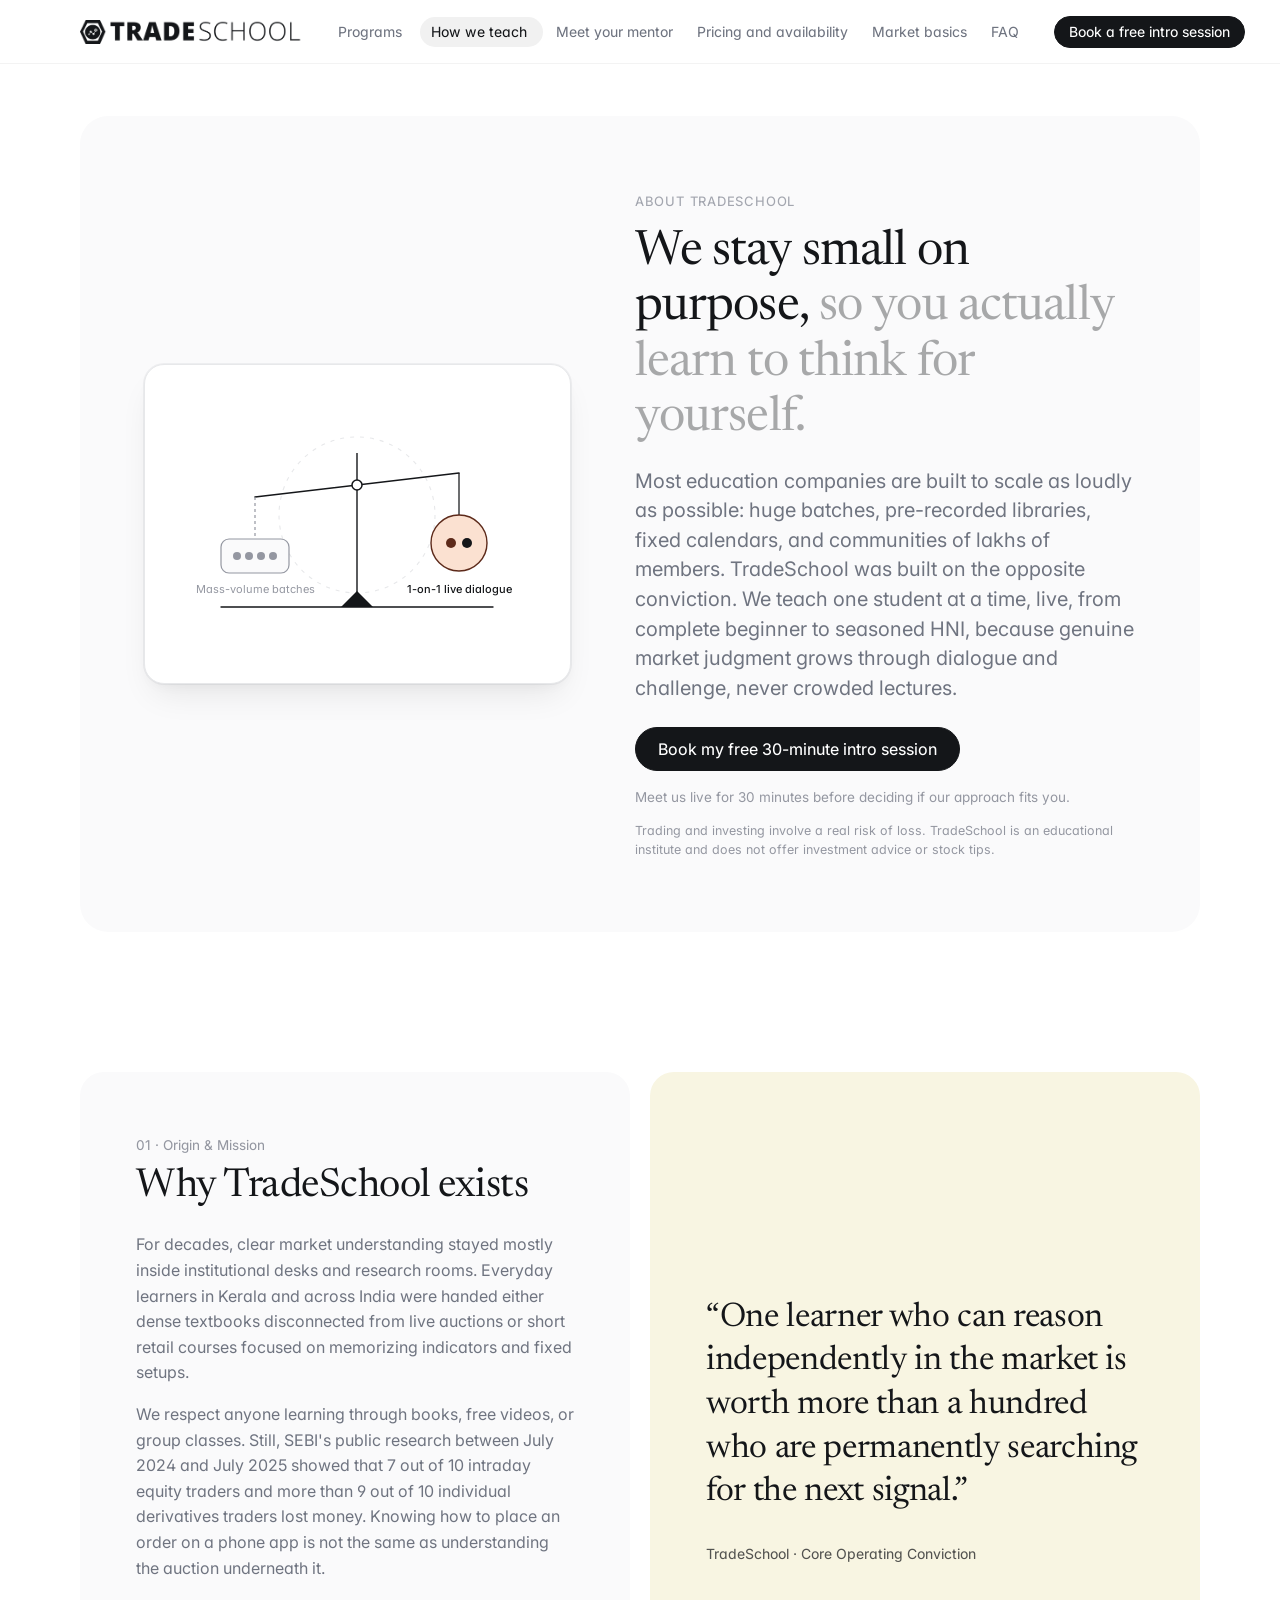
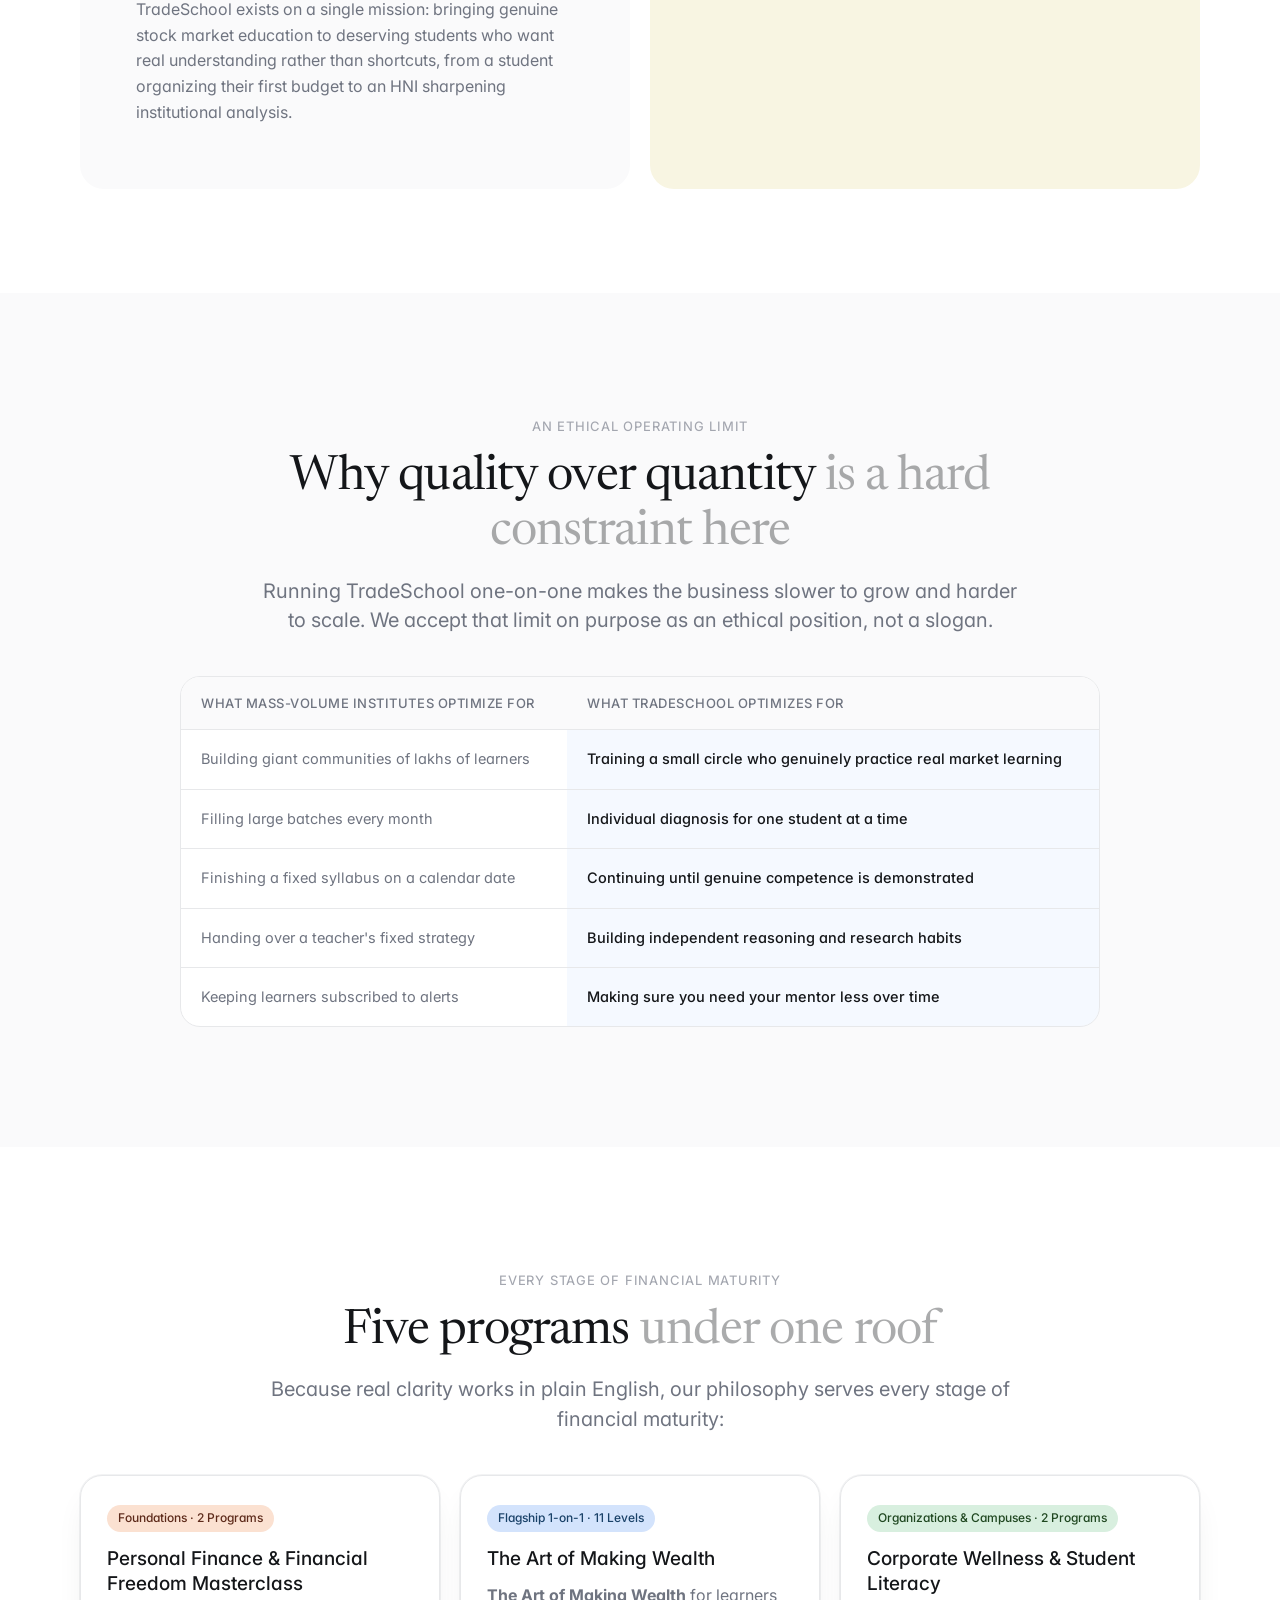
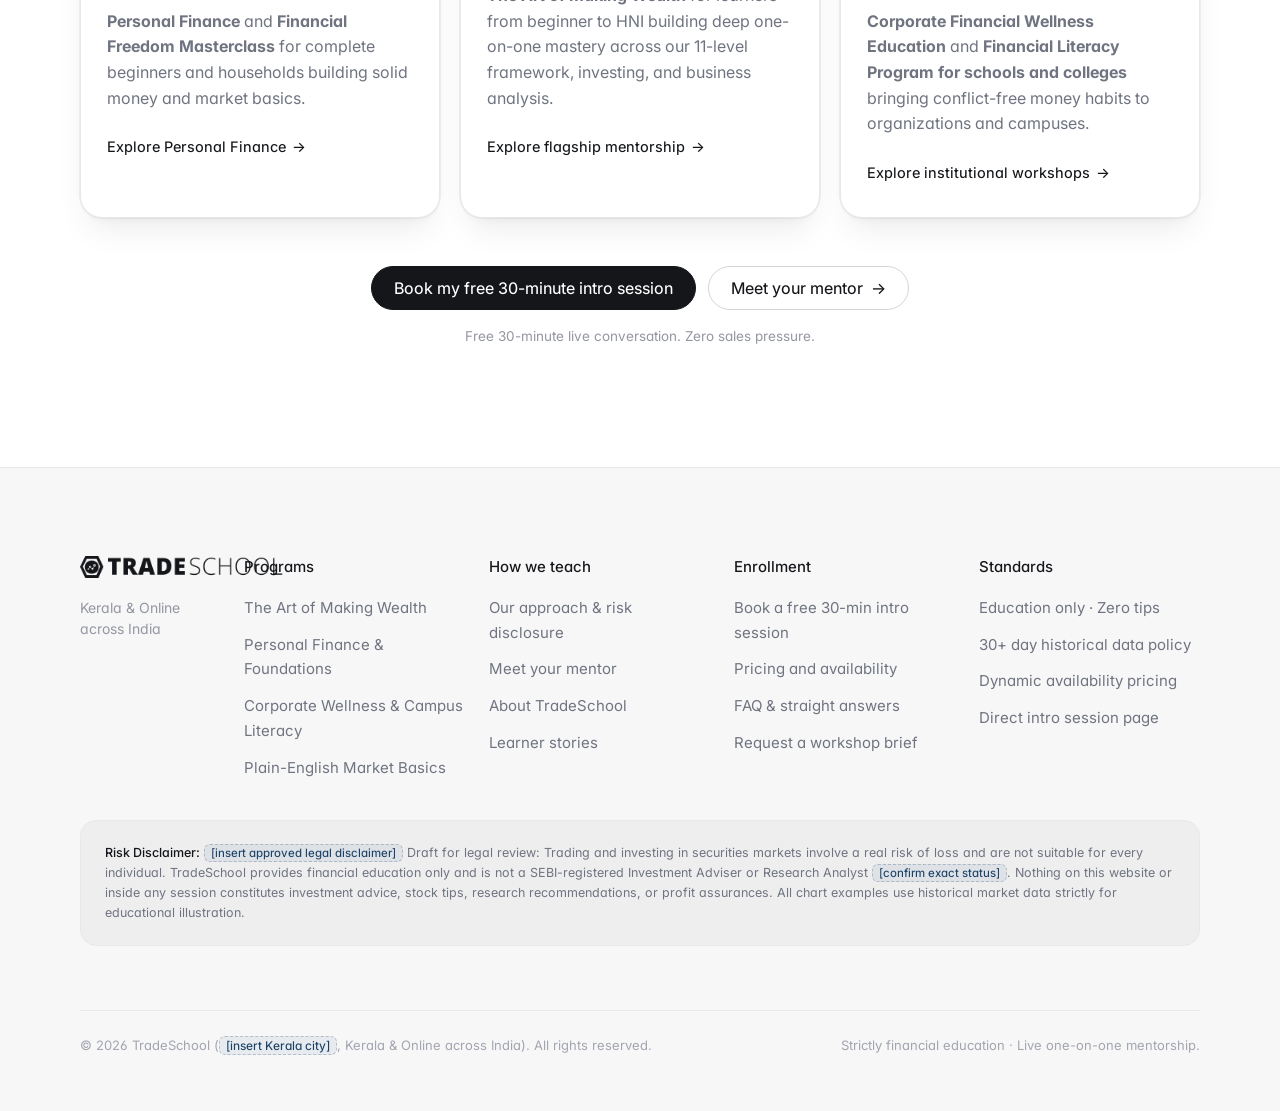
==== about.html @ 599c7c0f "feat: complete TradeSchool website overhaul with production copy, Steep design system, zcal scheduli" ====
<!DOCTYPE html>
<html lang="en">

<head>
  <meta charset="UTF-8">
  <meta name="viewport" content="width=device-width, initial-scale=1.0, viewport-fit=cover">
  <meta name="theme-color" content="#ffffff">
  <title>About TradeSchool | Honest 1-on-1 Market Education Kerala</title>
  <meta name="description"
    content="Why TradeSchool stays deliberately small and one-on-one to teach real market reasoning from complete beginner to HNI, with zero tips or mass-batch hype.">
  <link rel="icon"
    href="data:image/svg+xml,%3Csvg xmlns='http://www.w3.org/2000/svg' viewBox='0 0 36 32'%3E%3Cpolygon points='9.6,2 26.4,2 34.2,16 26.4,30 9.6,30 1.8,16' fill='none' stroke='%23141619' stroke-width='3.1' stroke-linejoin='round'/%3E%3Ccircle cx='18' cy='16' r='9.4' fill='%23141619'/%3E%3Cpath d='M12.6 19.2L15.4 15.2L19 18.2L22.2 13.4' stroke='%23ffffff' stroke-width='1.35' stroke-linecap='round' stroke-linejoin='round' fill='none'/%3E%3Ccircle cx='12.6' cy='19.2' r='1.35' fill='%23ffffff'/%3E%3Ccircle cx='15.4' cy='15.2' r='1.85' fill='%23ffffff'/%3E%3Ccircle cx='19' cy='18.2' r='1.7' fill='%23ffffff'/%3E%3Ccircle cx='22.2' cy='13.4' r='2.55' fill='%23ffffff'/%3E%3Ccircle cx='22.2' cy='13.4' r='1.05' fill='%23141619'/%3E%3C/svg%3E">
  <link rel="preconnect" href="https://fonts.googleapis.com">
  <link rel="preconnect" href="https://fonts.gstatic.com" crossorigin>
  <link rel="stylesheet"
    href="https://fonts.googleapis.com/css2?family=Inter:wght@400..600&family=Newsreader:opsz,wght@6..72,400&display=swap">
  <link rel="stylesheet" href="css/styles.css">
  <!-- Schema: AboutPage, EducationalOrganization, LocalBusiness -->
  <script type="application/ld+json">
  {
    "@context": "https://schema.org",
    "@type": "AboutPage",
    "mainEntity": {
      "@type": ["EducationalOrganization", "LocalBusiness"],
      "name": "TradeSchool",
      "description": "One-on-one financial market education institute in Kerala and online across India, teaching from complete beginner to HNI without batches or tips."
    }
  }
  </script>
</head>

<body>

  <!-- Global Navigation Bar -->
  <header class="site-header">
    <div class="nav-inner">
      <a href="index.html" class="brand-mark" aria-label="TradeSchool Home">
        <img src="assets/tradeschool-logo.png" alt="TradeSchool" class="brand-logo" width="223" height="24">
      </a>

      <nav class="desktop-nav" aria-label="Primary navigation">
        <div class="nav-dropdown">
          <button type="button" class="nav-drop-trigger" aria-expanded="false" aria-haspopup="true">
            <span>Programs</span>
            <svg class="nav-drop-caret" viewBox="0 0 12 12" fill="none" stroke="currentColor" stroke-width="1.5" stroke-linecap="round" stroke-linejoin="round" aria-hidden="true"><path d="M3 4.5L6 7.5L9 4.5" /></svg>
          </button>
          <div class="nav-drop-menu" role="menu">
            <a href="art-of-making-wealth.html" class="nav-drop-item" role="menuitem"><span class="nav-drop-item__title">The Art of Making Wealth</span><span class="nav-drop-item__sub">Flagship 1-on-1 mentorship (11 levels, beginner to HNI)</span></a>
            <a href="personal-finance.html" class="nav-drop-item" role="menuitem"><span class="nav-drop-item__title">Personal Finance &amp; Market Foundations</span><span class="nav-drop-item__sub">Recommended calm starting track for complete beginners</span></a>
            <a href="corporate-campus.html" class="nav-drop-item" role="menuitem"><span class="nav-drop-item__title">Corporate Wellness &amp; Student Literacy</span><span class="nav-drop-item__sub">Conflict-free workshops for workplaces, schools &amp; colleges</span></a>
          </div>
        </div>

        <div class="nav-dropdown">
          <button type="button" class="nav-drop-trigger active" aria-expanded="false" aria-haspopup="true">
            <span>How we teach</span>
            <svg class="nav-drop-caret" viewBox="0 0 12 12" fill="none" stroke="currentColor" stroke-width="1.5" stroke-linecap="round" stroke-linejoin="round" aria-hidden="true"><path d="M3 4.5L6 7.5L9 4.5" /></svg>
          </button>
          <div class="nav-drop-menu" role="menu">
            <a href="approach-risk.html" class="nav-drop-item" role="menuitem"><span class="nav-drop-item__title">Our approach &amp; risk disclosure</span><span class="nav-drop-item__sub">Education-only boundaries &amp; 30-day historical data policy</span></a>
            <a href="about.html" class="nav-drop-item" role="menuitem"><span class="nav-drop-item__title">About TradeSchool</span><span class="nav-drop-item__sub">Why we stay deliberately small and 1-on-1</span></a>
            <a href="learner-stories.html" class="nav-drop-item" role="menuitem"><span class="nav-drop-item__title">Learner stories</span><span class="nav-drop-item__sub">Five starting points, one shift from confusion to clarity</span></a>
          </div>
        </div>

        <a href="mentor.html">Meet your mentor</a>
        <a href="pricing.html">Pricing and availability</a>
        <a href="market-basics.html">Market basics</a>
        <a href="faq.html">FAQ</a>
      </nav>

      <div class="nav-actions">
        <a href="intro-session.html" class="btn btn--primary btn--sm">Book a free intro session</a>
        <button id="mobile-menu-btn" class="mobile-menu-btn" aria-label="Open navigation menu" aria-expanded="false" aria-controls="mobile-drawer">
          <svg width="20" height="20" viewBox="0 0 20 20" fill="none" stroke="currentColor" stroke-width="1.6" stroke-linecap="round"><path d="M3 6H17M3 10H17M3 14H17" /></svg>
        </button>
      </div>
    </div>
  </header>

  <!-- Mobile Navigation Drawer -->
  <nav id="mobile-drawer" class="mobile-drawer" aria-label="Mobile navigation" aria-hidden="true">
    <div>
      <div class="mobile-drawer__top">
        <a href="index.html" class="brand-mark">
          <img src="assets/tradeschool-logo.png" alt="TradeSchool" class="brand-logo" width="223" height="24">
        </a>
        <button id="mobile-close-btn" class="mobile-menu-btn" style="display:inline-flex" aria-label="Close menu">
          <svg width="20" height="20" viewBox="0 0 20 20" fill="none" stroke="currentColor" stroke-width="1.6" stroke-linecap="round"><path d="M5 5L15 15M15 5L5 15" /></svg>
        </button>
      </div>
      <div class="mobile-drawer__links">
        <a href="art-of-making-wealth.html">Programs</a>
        <div class="mobile-drawer__sub">
          <a href="art-of-making-wealth.html">The Art of Making Wealth</a>
          <a href="personal-finance.html">Personal Finance &amp; Market Foundations</a>
          <a href="corporate-campus.html">Corporate Wellness &amp; Student Literacy</a>
        </div>
        <a href="about.html" class="active">How we teach</a>
        <div class="mobile-drawer__sub">
          <a href="approach-risk.html">Our approach &amp; risk disclosure</a>
          <a href="about.html">About TradeSchool</a>
          <a href="learner-stories.html">Learner stories</a>
        </div>
        <a href="mentor.html">Meet your mentor</a>
        <a href="pricing.html">Pricing and availability</a>
        <a href="market-basics.html">Market basics</a>
        <a href="faq.html">FAQ</a>
      </div>
    </div>
    <div class="mobile-drawer__footer">
      <a href="intro-session.html" class="btn btn--primary">Book a free intro session</a>
      <span class="t-caption">Small on purpose &middot; 1-on-1 live education</span>
    </div>
  </nav>

  <main>
    <!-- ================================================================
         1. COMPANY EDITORIAL HERO CARD + ARCHITECTURAL EQUILIBRIUM SVG
         ================================================================ -->
    <section class="page-hero-pad--editorial section--paper">
      <div class="wrap">
        <div class="editorial-hero-card reveal">
          <!-- Bespoke Architectural Equilibrium Artwork -->
          <div style="background:#ffffff;border-radius:20px;border:1px solid var(--color-rule);padding:34px 26px;display:flex;align-items:center;justify-content:center;box-shadow:var(--shadow-artifact);">
            <svg viewBox="0 0 340 250" width="340" height="250" fill="none" role="img"
              aria-label="Editorial architectural balance comparing mass batch crowds against focused one-on-one dialogue.">
              <circle cx="170" cy="116" r="78" stroke="#e7e8ea" stroke-dasharray="4 6" stroke-width="1.1" />
              <line x1="34" y1="208" x2="306" y2="208" stroke="#141619" stroke-width="1.4" stroke-linecap="round" />
              <line x1="170" y1="54" x2="170" y2="208" stroke="#141619" stroke-width="1.4" />
              <polygon points="154,208 170,192 186,208" fill="#141619" />
              <line x1="68" y1="98" x2="272" y2="74" stroke="#141619" stroke-width="1.6" stroke-linecap="round" />
              <!-- Left: Mass Batches -->
              <line x1="68" y1="98" x2="68" y2="140" stroke="#9497a1" stroke-width="1.2" stroke-dasharray="3 3" />
              <rect x="34" y="140" width="68" height="34" rx="8" fill="#fafafb" stroke="#9497a1" stroke-width="1.2" />
              <circle cx="50" cy="157" r="4" fill="#9497a1" />
              <circle cx="62" cy="157" r="4" fill="#9497a1" />
              <circle cx="74" cy="157" r="4" fill="#9497a1" />
              <circle cx="86" cy="157" r="4" fill="#9497a1" />
              <!-- Right: 1-on-1 Deep Dialogue -->
              <g style="animation: blockLift 4.4s ease-in-out infinite;">
                <line x1="272" y1="74" x2="272" y2="116" stroke="#141619" stroke-width="1.25" />
                <circle cx="272" cy="144" r="28" fill="#fbe1d1" stroke="#5d2a1a" stroke-width="1.4" />
                <circle cx="264" cy="144" r="5" fill="#5d2a1a" />
                <circle cx="280" cy="144" r="5" fill="#141619" />
              </g>
              <circle cx="170" cy="86" r="5" fill="#ffffff" stroke="#141619" stroke-width="1.5" />
              <text x="68" y="194" fill="#9497a1" font-family="Inter,sans-serif" font-size="11" text-anchor="middle">Mass-volume batches</text>
              <text x="272" y="194" fill="#141619" font-family="Inter,sans-serif" font-size="11" font-weight="500" text-anchor="middle">1-on-1 live dialogue</text>
            </svg>
          </div>

          <div>
            <span class="t-eyebrow">About TradeSchool</span>
            <h1 class="t-chapter--mid mt-12" data-word-reveal>
              We stay small on purpose, <span class="t-muted-tone">so you actually learn to think for yourself.</span>
            </h1>
            <p class="t-lead mt-20">
              Most education companies are built to scale as loudly as possible: huge batches, pre-recorded libraries, fixed calendars, and communities of lakhs of members. TradeSchool was built on the opposite conviction. We teach one student at a time, live, from complete beginner to seasoned HNI, because genuine market judgment grows through dialogue and challenge, never crowded lectures.
            </p>
            <div class="btn-row btn-row--left mt-24">
              <a href="intro-session.html" class="btn btn--primary">Book my free 30-minute intro session</a>
            </div>
            <p class="hero-steep__reassurance" style="text-align:left;">Meet us live for 30 minutes before deciding if our approach fits you.</p>
            <!-- [compliance review] -->
            <p class="risk-note risk-note--left">Trading and investing involve a real risk of loss. TradeSchool is an educational institute and does not offer investment advice or stock tips.</p>
          </div>
        </div>
      </div>
    </section>

    <!-- ================================================================
         2. WHY TRADESCHOOL EXISTS -- Editorial Prose + Cream Quote Card
         ================================================================ -->
    <section class="section section--tight section--paper">
      <div class="wrap">
        <div class="editorial-pair reveal">
          <article class="editorial-prose-card">
            <span class="t-tag">01 &middot; Origin &amp; Mission</span>
            <h2 class="t-editorial">Why TradeSchool exists</h2>
            <p class="t-body">
              For decades, clear market understanding stayed mostly inside institutional desks and research rooms. Everyday learners in Kerala and across India were handed either dense textbooks disconnected from live auctions or short retail courses focused on memorizing indicators and fixed setups.
            </p>
            <!-- [compliance review] -->
            <p class="t-body">
              We respect anyone learning through books, free videos, or group classes. Still, SEBI's public research between July 2024 and July 2025 showed that 7 out of 10 intraday equity traders and more than 9 out of 10 individual derivatives traders lost money. Knowing how to place an order on a phone app is not the same as understanding the auction underneath it.
            </p>
            <p class="t-body">
              TradeSchool exists on a single mission: bringing genuine stock market education to deserving students who want real understanding rather than shortcuts, from a student organizing their first budget to an HNI sharpening institutional analysis.
            </p>
          </article>

          <blockquote class="editorial-quote-card editorial-quote-card--cream">
            <p class="t-quote">&ldquo;One learner who can reason independently in the market is worth more than a hundred who are permanently searching for the next signal.&rdquo;</p>
            <footer class="editorial-quote-card__attr">TradeSchool &middot; Core Operating Conviction</footer>
          </blockquote>
        </div>
      </div>
    </section>

    <!-- ================================================================
         3. WHY QUALITY OVER QUANTITY IS A HARD CONSTRAINT HERE
         ================================================================ -->
    <section class="section section--fog">
      <div class="wrap">
        <div class="centered-lead centered-lead--wide reveal">
          <span class="t-eyebrow">An Ethical Operating Limit</span>
          <h2 class="t-chapter--mid mt-12">Why quality over quantity <span class="t-muted-tone">is a hard constraint here</span></h2>
          <p class="t-lead mt-16">
            Running TradeSchool one-on-one makes the business slower to grow and harder to scale. We accept that limit on purpose as an ethical position, not a slogan.
          </p>
        </div>

        <div class="table-scroll reveal" style="max-width:920px;margin-left:auto;margin-right:auto;">
          <table class="editorial-table">
            <thead>
              <tr>
                <th>What mass-volume institutes optimize for</th>
                <th>What TradeSchool optimizes for</th>
              </tr>
            </thead>
            <tbody>
              <tr>
                <td style="font-weight:400;color:var(--color-slate);">Building giant communities of lakhs of learners</td>
                <td style="font-weight:500;color:var(--color-ink);background:rgba(211,227,252,0.22);">Training a small circle who genuinely practice real market learning</td>
              </tr>
              <tr>
                <td style="font-weight:400;color:var(--color-slate);">Filling large batches every month</td>
                <td style="font-weight:500;color:var(--color-ink);background:rgba(211,227,252,0.22);">Individual diagnosis for one student at a time</td>
              </tr>
              <!-- [compliance review] -->
              <tr>
                <td style="font-weight:400;color:var(--color-slate);">Finishing a fixed syllabus on a calendar date</td>
                <td style="font-weight:500;color:var(--color-ink);background:rgba(211,227,252,0.22);">Continuing until genuine competence is demonstrated</td>
              </tr>
              <tr>
                <td style="font-weight:400;color:var(--color-slate);">Handing over a teacher's fixed strategy</td>
                <td style="font-weight:500;color:var(--color-ink);background:rgba(211,227,252,0.22);">Building independent reasoning and research habits</td>
              </tr>
              <tr>
                <td style="font-weight:400;color:var(--color-slate);">Keeping learners subscribed to alerts</td>
                <td style="font-weight:500;color:var(--color-ink);background:rgba(211,227,252,0.22);">Making sure you need your mentor less over time</td>
              </tr>
            </tbody>
          </table>
        </div>
      </div>
    </section>

    <!-- ================================================================
         4. FIVE PROGRAMS UNDER ONE ROOF
         ================================================================ -->
    <section class="section section--paper">
      <div class="wrap">
        <div class="centered-lead centered-lead--wide reveal">
          <span class="t-eyebrow">Every Stage of Financial Maturity</span>
          <h2 class="t-chapter--mid mt-12">Five programs <span class="t-muted-tone">under one roof</span></h2>
          <p class="t-lead mt-16">Because real clarity works in plain English, our philosophy serves every stage of financial maturity:</p>
        </div>

        <div class="agenda-grid mt-40 reveal">
          <!-- [compliance review] -->
          <article class="agenda-card">
            <span class="agenda-card__time">Foundations &middot; 2 Programs</span>
            <h3 class="t-feature-title">Personal Finance &amp; Financial Freedom Masterclass</h3>
            <p class="t-body mt-12">
              <strong>Personal Finance</strong> and <strong>Financial Freedom Masterclass</strong> for complete beginners and households building solid money and market basics.
            </p>
            <div class="mt-20">
              <a href="personal-finance.html" class="link-arrow" style="font-size:14.5px;">Explore Personal Finance <span class="arrow">&rarr;</span></a>
            </div>
          </article>

          <article class="agenda-card agenda-card--sky">
            <span class="agenda-card__time">Flagship 1-on-1 &middot; 11 Levels</span>
            <h3 class="t-feature-title">The Art of Making Wealth</h3>
            <p class="t-body mt-12">
              <strong>The Art of Making Wealth</strong> for learners from beginner to HNI building deep one-on-one mastery across our 11-level framework, investing, and business analysis.
            </p>
            <div class="mt-20">
              <a href="art-of-making-wealth.html" class="link-arrow" style="font-size:14.5px;">Explore flagship mentorship <span class="arrow">&rarr;</span></a>
            </div>
          </article>

          <article class="agenda-card agenda-card--mint">
            <span class="agenda-card__time">Organizations &amp; Campuses &middot; 2 Programs</span>
            <h3 class="t-feature-title">Corporate Wellness &amp; Student Literacy</h3>
            <p class="t-body mt-12">
              <strong>Corporate Financial Wellness Education</strong> and <strong>Financial Literacy Program for schools and colleges</strong> bringing conflict-free money habits to organizations and campuses.
            </p>
            <div class="mt-20">
              <a href="corporate-campus.html" class="link-arrow" style="font-size:14.5px;">Explore institutional workshops <span class="arrow">&rarr;</span></a>
            </div>
          </article>
        </div>

        <div class="centered-lead mt-48 reveal">
          <div class="btn-row">
            <a href="intro-session.html" class="btn btn--primary">Book my free 30-minute intro session</a>
            <a href="mentor.html" class="btn btn--ghost">Meet your mentor <span class="arrow" aria-hidden="true">&rarr;</span></a>
          </div>
          <p class="hero-steep__reassurance">Free 30-minute live conversation. Zero sales pressure.</p>
        </div>
      </div>
    </section>
  </main>

  <!-- Global Footer -->
  <footer class="site-footer">
    <div class="wrap">
      <div class="footer-grid">
        <div class="footer-brand-col">
          <a href="index.html" class="brand-mark" aria-label="TradeSchool Home">
            <img src="assets/tradeschool-logo.png" alt="TradeSchool" class="brand-logo" width="223" height="24">
          </a>
          <p class="t-caption mt-12">Kerala &amp; Online across India</p>
        </div>
        <div>
          <h3 class="footer-col__title">Programs</h3>
          <ul class="footer-col__list">
            <li><a href="art-of-making-wealth.html">The Art of Making Wealth</a></li>
            <li><a href="personal-finance.html">Personal Finance &amp; Foundations</a></li>
            <li><a href="corporate-campus.html">Corporate Wellness &amp; Campus Literacy</a></li>
            <li><a href="market-basics.html">Plain-English Market Basics</a></li>
          </ul>
        </div>
        <div>
          <h3 class="footer-col__title">How we teach</h3>
          <ul class="footer-col__list">
            <li><a href="approach-risk.html">Our approach &amp; risk disclosure</a></li>
            <li><a href="mentor.html">Meet your mentor</a></li>
            <li><a href="about.html">About TradeSchool</a></li>
            <li><a href="learner-stories.html">Learner stories</a></li>
          </ul>
        </div>
        <div>
          <h3 class="footer-col__title">Enrollment</h3>
          <ul class="footer-col__list">
            <li><a href="intro-session.html">Book a free 30-min intro session</a></li>
            <li><a href="pricing.html">Pricing and availability</a></li>
            <li><a href="faq.html">FAQ &amp; straight answers</a></li>
            <li><a href="corporate-campus.html#workshop-brief">Request a workshop brief</a></li>
          </ul>
        </div>
        <div>
          <h3 class="footer-col__title">Standards</h3>
          <ul class="footer-col__list">
            <li><a href="approach-risk.html#disclosure">Education only &middot; Zero tips</a></li>
            <li><a href="approach-risk.html#standards">30+ day historical data policy</a></li>
            <li><a href="pricing.html#dynamic-pricing">Dynamic availability pricing</a></li>
            <li><a href="start.html">Direct intro session page</a></li>
          </ul>
        </div>
      </div>

      <div class="footer-disclaimer" role="note" aria-label="Risk disclaimer">
        <strong>Risk Disclaimer:</strong> <span class="copy-placeholder">[insert approved legal disclaimer]</span> Draft for legal review: Trading and investing in securities markets involve a real risk of loss and are not suitable for every individual. TradeSchool provides financial education only and is not a SEBI-registered Investment Adviser or Research Analyst <span class="copy-placeholder">[confirm exact status]</span>. Nothing on this website or inside any session constitutes investment advice, stock tips, research recommendations, or profit assurances. All chart examples use historical market data strictly for educational illustration.
      </div>

      <div class="footer-meta">
        <span>&copy; 2026 TradeSchool (<span class="copy-placeholder">[insert Kerala city]</span>, Kerala &amp; Online across India). All rights reserved.</span>
        <span>Strictly financial education &middot; Live one-on-one mentorship.</span>
      </div>
    </div>
  </footer>

  <div id="mobile-sticky-cta" class="mobile-sticky-cta" aria-label="Book free intro">
    <div class="mobile-sticky-cta__text">
      About TradeSchool
      <span class="mobile-sticky-cta__sub">Free 30-minute intro session</span>
    </div>
    <a href="intro-session.html" class="btn btn--primary btn--sm">Book free slot</a>
  </div>

  <script src="js/scripts.js"></script>
</body>

</html>
---- css/styles.css ----
/* ==========================================================================
   TradeSchool — 10/10 Steep Editorial Design System & Motion Engine
   Pure Static CSS · 100% Responsive (320px → 1920px+)
   Faithful to steep.app:
     • Monumental upright Newsreader 400 with two-tone ink contrast
     • Inter variable half-weights (400 / 430 / 450 / 480 / 500)
     • Grainy pastel hero wash + edge-bleeding floating cards + cursor avatars
     • Interactive scale-110 / scale-90 aspect-4/5 concept cards (Peach / Sky / Mint)
     • Dark obsidian #121212 stage with vertical sheen, fractal grain, auto-cycling
       5-tab progress bar & purple-magenta frosted-glass node flow
     • Powder-blue #D3E3FC proof band with scroll-linked word reveal
     • Conversational #F2F2F3 stage with macOS chart window & overlapping bubbles
     • Pitch-black twinkling starlight Open-Door Threshold & 5-col directory
   ========================================================================== */

:root {
  /* Light Editorial Palette */
  --color-white: #ffffff;
  --color-paper: #ffffff;
  --color-fog: #fafafb;
  --color-mist: #f2f2f3;
  --color-band: #f7f7f8;
  --color-ink: #141619;
  --color-ink-muted: rgba(20, 22, 25, 0.36);
  --color-slate: #6f7480;
  --color-ash: #9497a1;
  --color-smoke: #a3a6af;
  --color-rule: #e7e8ea;
  --color-rule-subtle: rgba(10, 23, 43, 0.07);

  /* Steep Signature Scoped Pastel Palettes */
  --color-peach: #fbe1d1;
  --color-sienna: #5d2a1a;
  --color-sky: #d3e3fc;
  --color-navy: #194168;
  --color-mint: #d8efdf;
  --color-forest: #1f4720;
  --color-coral-dot: #eb8080;

  /* Company Editorial Scoped Accents */
  --color-quote-cream: #f8f5e2;
  --color-quote-yellow: #fcf0b6;
  --color-editorial-purple: #4d2f87;

  /* Dark Obsidian Palette (#121212) */
  --color-dark-canvas: #121212;
  --color-hero-top: #15101e;
  --color-dark-panel: #1a1a1a;
  --color-dark-card: #17171a;
  --color-dark-header: rgba(24, 24, 26, 0.78);
  --color-dark-edge: rgba(255, 255, 255, 0.07);
  --color-dark-edge-strong: rgba(255, 255, 255, 0.13);
  --color-dark-heading: #f0f0f2;
  --color-dark-heading-muted: rgba(240, 240, 242, 0.42);
  --color-dark-secondary: #a1a3ab;
  --color-dark-muted: #7f828a;
  --color-dark-footer: #9c9fa6;

  /* Active Theme Defaults */
  --bg-page: var(--color-paper);
  --text-primary: var(--color-ink);
  --text-secondary: var(--color-slate);
  --text-muted: var(--color-ash);
  --border-subtle: var(--color-rule);
  --logo-cutout: #ffffff;

  /* Fonts */
  --font-serif: "Newsreader", Georgia, Cambria, "Times New Roman", serif;
  --font-sans: "Inter", ui-sans-serif, system-ui, -apple-system, BlinkMacSystemFont, "Segoe UI", Roboto, sans-serif;

  /* Radii */
  --radius-pill: 9999px;
  --radius-card: 24px;
  --radius-elevated: 20px;
  --radius-panel: 16px;
  --radius-media: 12px;

  /* Shadows */
  --shadow-artifact: 0 0 0 1px rgba(4, 23, 43, 0.05), 0 18px 34px -10px rgba(0, 0, 0, 0.09), 0 6px 14px -6px rgba(0, 0, 0, 0.05);
  --shadow-artifact-lg: 0 0 0 1px rgba(4, 23, 43, 0.06), 0 30px 60px -15px rgba(0, 0, 0, 0.13), 0 12px 24px -10px rgba(0, 0, 0, 0.07);
  --shadow-bubble: 0 0 0 1px rgba(0, 0, 0, 0.05), 0 12px 36px rgba(0, 0, 0, 0.11);
  --shadow-dark-stage: 0 30px 70px -16px rgba(0, 0, 0, 0.65);
  --shadow-glass: 0 24px 48px -12px rgba(0, 0, 0, 0.45);

  /* Layout */
  --container-max: 1360px;
  --gutter-desktop: 80px;
  --nav-height: 64px;

  /* Steep Motion Curves */
  --ease-steep: cubic-bezier(0.4, 0, 0.2, 1);
  --ease-expo: cubic-bezier(0.16, 1, 0.3, 1);
  --ease-spring: cubic-bezier(0.22, 1, 0.36, 1);
}

body.theme-dark {
  --bg-page: var(--color-dark-canvas);
  --text-primary: var(--color-dark-heading);
  --text-secondary: var(--color-dark-secondary);
  --text-muted: var(--color-dark-muted);
  --border-subtle: var(--color-dark-edge);
  --logo-cutout: #16161a;
}

/* ==========================================================================
   Reset & Base
   ========================================================================== */
*, *::before, *::after {
  box-sizing: border-box;
  margin: 0;
  padding: 0;
}

html {
  scroll-behavior: smooth;
  -webkit-font-smoothing: antialiased;
  -moz-osx-font-smoothing: grayscale;
  text-rendering: optimizeLegibility;
  -webkit-text-size-adjust: 100%;
  overflow-x: clip;
}

body {
  font-family: var(--font-sans);
  font-weight: 400;
  font-size: 16px;
  line-height: 1.55;
  color: var(--text-primary);
  background-color: var(--bg-page);
  overflow-x: clip;
  font-feature-settings: "cv02", "cv03", "cv04", "cv11";
}

img, svg {
  display: block;
  max-width: 100%;
  height: auto;
}

button {
  font: inherit;
  color: inherit;
  background: none;
  border: none;
  cursor: pointer;
}

a {
  color: inherit;
  text-decoration: none;
}

button, a {
  -webkit-tap-highlight-color: transparent;
  touch-action: manipulation;
}

:focus-visible {
  outline: 2px solid currentColor;
  outline-offset: 3px;
  border-radius: 4px;
}

.sr-only {
  position: absolute;
  width: 1px;
  height: 1px;
  padding: 0;
  margin: -1px;
  overflow: hidden;
  clip: rect(0, 0, 0, 0);
  white-space: nowrap;
  border: 0;
}

/* Prevent overflow on all flex/grid items down to 320px */
.wrap,
.concept-row > *,
.dark-arch-grid > *,
.dark-bottom-strip > *,
.stage-panel > *,
.proof-panel > *,
.value-grid > *,
.ai-lower-grid > *,
.editorial-hero-card > *,
.editorial-pair > *,
.dual-panel > *,
.plan-grid > *,
.split-primer > *,
.closing-threshold__grid > *,
.dark-workspace__body > *,
.level-row > *,
.capability-trio > *,
.capability-quartet > *,
.footer-grid > * {
  min-width: 0;
}

/* ==========================================================================
   Layout Wrappers
   ========================================================================== */
.wrap {
  width: 100%;
  max-width: var(--container-max);
  margin: 0 auto;
  padding-left: var(--gutter-desktop);
  padding-right: var(--gutter-desktop);
}

.centered-lead {
  max-width: 640px;
  margin-left: auto;
  margin-right: auto;
  text-align: center;
}

.centered-lead--wide {
  max-width: 760px;
}

/* ==========================================================================
   Typography — Steep Upright Two-Tone Editorial Serif + Inter Half-Weights
   ========================================================================== */
.t-hero {
  font-family: var(--font-serif);
  font-weight: 400;
  font-size: 92px;
  line-height: 1.04;
  letter-spacing: -0.028em;
}

.t-chapter {
  font-family: var(--font-serif);
  font-weight: 400;
  font-size: 64px;
  line-height: 1.12;
  letter-spacing: -0.02em;
}

.t-split {
  font-family: var(--font-serif);
  font-weight: 400;
  font-size: 52px;
  line-height: 1.16;
  letter-spacing: -0.018em;
}

.t-detail,
.t-proof {
  font-family: var(--font-serif);
  font-weight: 400;
  font-size: 46px;
  line-height: 1.22;
  letter-spacing: -0.015em;
}

.t-editorial {
  font-family: var(--font-serif);
  font-weight: 400;
  font-size: 40px;
  line-height: 1.14;
  letter-spacing: -0.012em;
}

.t-quote {
  font-family: var(--font-serif);
  font-weight: 400;
  font-size: 34px;
  line-height: 1.28;
  letter-spacing: -0.01em;
}

/* Steep Signature Two-Tone Muted Secondary Phrase inside Upright Serif Headings */
.t-muted-tone {
  color: var(--color-ink-muted);
  font-style: normal;
}

.theme-dark .t-muted-tone,
.section-dark .t-muted-tone {
  color: var(--color-dark-heading-muted);
}

.t-manifesto {
  font-family: var(--font-sans);
  font-weight: 400;
  font-size: 34px;
  line-height: 1.32;
  letter-spacing: -0.014em;
}

.t-panel-title {
  font-family: var(--font-sans);
  font-weight: 500;
  font-size: 28px;
  line-height: 1.24;
  letter-spacing: -0.012em;
}

.t-concept-title {
  font-family: var(--font-sans);
  font-weight: 480;
  font-size: 26px;
  line-height: 1.18;
  letter-spacing: -0.012em;
}

.t-hero-support {
  font-family: var(--font-sans);
  font-weight: 400;
  font-size: 21px;
  line-height: 1.5;
  color: var(--text-secondary);
}

.t-lead {
  font-family: var(--font-sans);
  font-weight: 400;
  font-size: 20px;
  line-height: 1.48;
  color: var(--text-secondary);
}

.t-feature-title {
  font-family: var(--font-sans);
  font-weight: 500;
  font-size: 19px;
  line-height: 1.35;
}

.t-feature-body {
  font-family: var(--font-sans);
  font-weight: 400;
  font-size: 16.5px;
  line-height: 1.54;
  color: var(--text-secondary);
}

.t-body {
  font-family: var(--font-sans);
  font-weight: 400;
  font-size: 16px;
  line-height: 1.6;
  color: var(--text-secondary);
}

.t-caption {
  font-family: var(--font-sans);
  font-weight: 400;
  font-size: 14px;
  line-height: 1.5;
  color: var(--text-muted);
}

.t-tag {
  display: inline-block;
  font-family: var(--font-sans);
  font-weight: 430;
  font-size: 13.5px;
  line-height: 1.4;
  color: var(--color-ash);
  margin-bottom: 10px;
}

.t-eyebrow {
  display: inline-block;
  font-family: var(--font-sans);
  font-weight: 450;
  font-size: 13px;
  line-height: 1.4;
  letter-spacing: 0.06em;
  text-transform: uppercase;
  color: var(--color-smoke);
}

.theme-dark .t-eyebrow,
.section-dark .t-eyebrow {
  color: var(--color-dark-muted);
}

/* ==========================================================================
   Scroll Reveal & Word Entrance Choreography (Pure CSS + IntersectionObserver)
   ========================================================================== */
.reveal {
  opacity: 0;
  transform: translateY(24px);
  transition: opacity 0.8s var(--ease-expo), transform 0.8s var(--ease-expo);
  will-change: opacity, transform;
}

.reveal.is-in {
  opacity: 1;
  transform: translateY(0);
}

.reveal-delay-1 { transition-delay: 0.08s; }
.reveal-delay-2 { transition-delay: 0.16s; }
.reveal-delay-3 { transition-delay: 0.24s; }
.reveal-delay-4 { transition-delay: 0.32s; }

/* Word-by-word headline entrance */
.word-mask {
  display: inline-block;
  overflow: hidden;
  vertical-align: bottom;
  padding-bottom: 0.08em;
  margin-bottom: -0.08em;
}

.word-inner {
  display: inline-block;
  transform: translateY(108%);
  opacity: 0;
  transition: transform 0.85s var(--ease-expo), opacity 0.65s var(--ease-steep);
}

.is-revealed .word-inner {
  transform: translateY(0);
  opacity: 1;
}

/* Scroll-linked word opacity in Proof Band */
.scroll-word {
  opacity: 0.22;
  transition: opacity 0.45s var(--ease-steep);
}

.scroll-word.is-lit {
  opacity: 1;
}

/* ==========================================================================
   Buttons, Announcement Pill & Links (Steep Compact Capsules)
   ========================================================================== */
.announcement-pill {
  display: inline-flex;
  align-items: center;
  gap: 10px;
  height: 36px;
  padding: 0 14px 0 12px;
  border-radius: var(--radius-pill);
  background: rgba(20, 22, 25, 0.04);
  border: 1px solid rgba(20, 22, 25, 0.07);
  font-size: 13.5px;
  font-weight: 450;
  color: var(--color-ink);
  margin-bottom: 28px;
  transition: background-color 0.2s var(--ease-steep), border-color 0.2s var(--ease-steep);
}

.announcement-pill:hover {
  background: rgba(20, 22, 25, 0.07);
  border-color: rgba(20, 22, 25, 0.12);
}

.announcement-pill__dot {
  position: relative;
  width: 8px;
  height: 8px;
  border-radius: 50%;
  background: var(--color-coral-dot);
  flex-shrink: 0;
}

.announcement-pill__dot::after {
  content: "";
  position: absolute;
  inset: -3px;
  border-radius: 50%;
  background: var(--color-coral-dot);
  opacity: 0.35;
  animation: pulseDot 2.2s ease-out infinite;
}

@keyframes pulseDot {
  0% { transform: scale(0.8); opacity: 0.55; }
  70% { transform: scale(1.9); opacity: 0; }
  100% { transform: scale(1.9); opacity: 0; }
}

.announcement-pill__arrow {
  display: inline-block;
  color: var(--color-slate);
  transition: transform 0.25s var(--ease-spring);
}

.announcement-pill:hover .announcement-pill__arrow {
  transform: translateX(3px);
  color: var(--color-ink);
}

.theme-dark .announcement-pill {
  background: rgba(255, 255, 255, 0.06);
  border-color: rgba(255, 255, 255, 0.1);
  color: var(--color-dark-heading);
}

.theme-dark .announcement-pill:hover {
  background: rgba(255, 255, 255, 0.1);
}

.btn-row {
  display: inline-flex;
  flex-wrap: wrap;
  align-items: center;
  justify-content: center;
  gap: 12px;
}

.btn-row--left {
  justify-content: flex-start;
}

.btn {
  display: inline-flex;
  align-items: center;
  justify-content: center;
  gap: 8px;
  height: 44px;
  padding: 0 22px;
  border-radius: var(--radius-pill);
  font-family: var(--font-sans);
  font-weight: 450;
  font-size: 16px;
  line-height: 1;
  white-space: nowrap;
  transition: opacity 0.2s var(--ease-steep), background-color 0.2s var(--ease-steep), border-color 0.2s var(--ease-steep), transform 0.2s var(--ease-spring);
}

.btn:active {
  opacity: 0.85;
  transform: scale(0.985);
}

.btn--sm {
  height: 32px;
  padding: 0 14px;
  font-size: 14px;
}

.btn--primary {
  background: var(--color-ink);
  color: var(--color-white);
  border: 1px solid var(--color-ink);
}

.btn--primary:hover {
  opacity: 0.88;
}

.btn--ghost {
  background: transparent;
  color: var(--color-ink);
  border: 1px solid rgba(20, 22, 25, 0.18);
}

.btn--ghost:hover {
  background: rgba(20, 22, 25, 0.045);
  border-color: rgba(20, 22, 25, 0.36);
}

.btn--text {
  background: transparent;
  color: var(--color-ink);
  border: 1px solid transparent;
  padding: 0 14px;
}

.btn--text:hover {
  background: rgba(20, 22, 25, 0.045);
}

.theme-dark .btn--primary,
.section-dark .btn--primary {
  background: var(--color-white);
  color: #000000;
  border-color: var(--color-white);
}

.theme-dark .btn--primary:hover,
.section-dark .btn--primary:hover {
  opacity: 0.9;
}

.theme-dark .btn--ghost,
.section-dark .btn--ghost {
  background: rgba(255, 255, 255, 0.06);
  color: var(--color-white);
  border: 1px solid rgba(255, 255, 255, 0.1);
}

.theme-dark .btn--ghost:hover,
.section-dark .btn--ghost:hover {
  background: rgba(255, 255, 255, 0.12);
}

.btn .arrow,
.link-arrow .arrow {
  display: inline-block;
  transition: transform 0.25s var(--ease-spring);
}

.btn:hover .arrow,
.link-arrow:hover .arrow {
  transform: translateX(3px);
}

.link-arrow {
  display: inline-flex;
  align-items: center;
  gap: 6px;
  font-family: var(--font-sans);
  font-weight: 450;
  font-size: 16px;
  line-height: 1.4;
  color: var(--color-ink);
  padding: 6px 0;
  transition: opacity 0.15s var(--ease-steep);
}

.link-arrow:hover {
  text-decoration: underline;
  text-underline-offset: 4px;
}

.theme-dark .link-arrow,
.section-dark .link-arrow {
  color: var(--color-dark-heading);
}

/* ==========================================================================
   Fixed Navigation (64px Steep Header)
   ========================================================================== */
.site-header {
  position: fixed;
  top: 0;
  left: 0;
  right: 0;
  height: var(--nav-height);
  z-index: 60;
  background: rgba(255, 255, 255, 0.78);
  backdrop-filter: blur(16px);
  -webkit-backdrop-filter: blur(16px);
  border-bottom: 1px solid rgba(20, 22, 25, 0.05);
  transition: background-color 0.35s var(--ease-steep), border-color 0.35s var(--ease-steep);
}

.theme-dark .site-header {
  background: var(--color-dark-header);
  border-bottom-color: rgba(255, 255, 255, 0.06);
}

.nav-inner {
  max-width: var(--container-max);
  height: 100%;
  margin: 0 auto;
  padding: 0 var(--gutter-desktop);
  display: flex;
  align-items: center;
  justify-content: space-between;
  gap: 24px;
}

.brand-mark {
  display: inline-flex;
  align-items: center;
  gap: 9px;
  font-family: var(--font-sans);
  font-weight: 500;
  font-size: 16px;
  letter-spacing: -0.02em;
  color: var(--color-ink);
  flex-shrink: 0;
}

.theme-dark .brand-mark {
  color: var(--color-white);
}

.brand-mark svg {
  width: 28px;
  height: 25px;
  flex-shrink: 0;
}

.brand-logo {
  height: 24px;
  width: auto;
  max-width: none;
  display: block;
}

.site-footer .brand-logo {
  height: 22px;
}

.mentor-portrait-figure {
  width: 100%;
  max-width: 420px;
  margin: 0 auto;
  border-radius: 26px;
  overflow: hidden;
  border: 1px solid var(--color-rule);
  box-shadow: var(--shadow-artifact);
  background: var(--color-fog);
}

.mentor-portrait-figure--compact {
  max-width: 320px;
}

.mentor-portrait-img {
  width: 100%;
  height: auto;
  display: block;
  object-fit: cover;
  aspect-ratio: 4 / 4.6;
}

.site-footer .brand-mark {
  --logo-cutout: var(--color-band);
}

.theme-dark .site-footer .brand-mark {
  --logo-cutout: var(--color-dark-panel);
}

.desktop-nav {
  display: flex;
  align-items: center;
  gap: 4px;
}

.desktop-nav a {
  font-family: var(--font-sans);
  font-weight: 430;
  font-size: 15px;
  line-height: 1;
  color: var(--color-slate);
  padding: 8px 13px;
  border-radius: var(--radius-pill);
  transition: color 0.15s var(--ease-steep), background-color 0.15s var(--ease-steep);
}

.desktop-nav a:hover {
  color: var(--color-ink);
}

.desktop-nav a.active {
  color: var(--color-ink);
  background: rgba(20, 22, 25, 0.06);
}

.theme-dark .desktop-nav a {
  color: var(--color-dark-secondary);
}

.theme-dark .desktop-nav a:hover {
  color: var(--color-white);
}

.theme-dark .desktop-nav a.active {
  color: var(--color-white);
  background: rgba(255, 255, 255, 0.09);
}

.nav-actions {
  display: flex;
  align-items: center;
  gap: 14px;
  flex-shrink: 0;
}

.nav-secondary-link {
  font-family: var(--font-sans);
  font-weight: 430;
  font-size: 14px;
  color: var(--color-slate);
  transition: color 0.15s var(--ease-steep);
}

.nav-secondary-link:hover {
  color: var(--color-ink);
}

.theme-dark .nav-secondary-link {
  color: var(--color-dark-secondary);
}

.theme-dark .nav-secondary-link:hover {
  color: var(--color-white);
}

.mobile-menu-btn {
  display: none;
  width: 44px;
  height: 44px;
  align-items: center;
  justify-content: center;
  border-radius: var(--radius-pill);
  color: var(--color-ink);
  flex-shrink: 0;
}

.theme-dark .mobile-menu-btn {
  color: var(--color-white);
}

/* Mobile Drawer */
.mobile-drawer {
  position: fixed;
  inset: 0;
  height: 100dvh;
  z-index: 100;
  background: var(--color-paper);
  color: var(--color-ink);
  padding: calc(16px + env(safe-area-inset-top, 0px)) 24px calc(28px + env(safe-area-inset-bottom, 0px));
  display: flex;
  flex-direction: column;
  justify-content: space-between;
  gap: 24px;
  overflow-y: auto;
  -webkit-overflow-scrolling: touch;
  opacity: 0;
  pointer-events: none;
  transform: translateY(-8px);
  transition: opacity 0.25s var(--ease-steep), transform 0.25s var(--ease-steep);
}

.theme-dark .mobile-drawer {
  background: var(--color-dark-canvas);
  color: var(--color-white);
}

.mobile-drawer.is-open {
  opacity: 1;
  pointer-events: auto;
  transform: translateY(0);
}

.mobile-drawer__top {
  display: flex;
  align-items: center;
  justify-content: space-between;
  min-height: 44px;
}

.mobile-drawer__links {
  display: flex;
  flex-direction: column;
  gap: 4px;
  margin-top: 20px;
}

.mobile-drawer__links a {
  font-family: var(--font-serif);
  font-size: clamp(24px, 7vw, 32px);
  line-height: 1.3;
  padding: 12px 0;
  min-height: 52px;
  display: flex;
  align-items: center;
  border-bottom: 1px solid var(--border-subtle);
}

.mobile-drawer__links a.active {
  color: var(--color-ink-muted);
}

.theme-dark .mobile-drawer__links a.active {
  color: var(--color-dark-heading-muted);
}

.mobile-drawer__footer {
  display: flex;
  flex-direction: column;
  gap: 12px;
  padding-top: 8px;
}

.mobile-sticky-cta {
  display: none;
}

/* ==========================================================================
   1. STEEP HOME HERO — Grainy Pastel Field + Floating Collage + Live App Window
   ========================================================================== */
.hero-steep {
  position: relative;
  padding-top: 128px;
  padding-bottom: 84px;
  background: var(--color-paper);
  overflow: hidden;
}

/* Signature Steep grainy pastel atmospheric field (peach-coral BR + periwinkle TL) */
.hero-steep__bg {
  position: absolute;
  inset: 0;
  pointer-events: none;
  z-index: 0;
  background:
    radial-gradient(860px 620px at 8% 18%, rgba(196, 212, 255, 0.52), transparent 68%),
    radial-gradient(820px 640px at 90% 42%, rgba(252, 212, 192, 0.58), transparent 66%),
    radial-gradient(640px 460px at 52% 62%, rgba(235, 224, 254, 0.36), transparent 70%),
    linear-gradient(180deg, #fafbff 0%, #ffffff 78%);
}

.grain-overlay {
  position: absolute;
  inset: 0;
  pointer-events: none;
  opacity: 0.24;
  mix-blend-mode: multiply;
  background-image: url("data:image/svg+xml,%3Csvg xmlns='http://www.w3.org/2000/svg' width='220' height='220'%3E%3Cfilter id='g'%3E%3CfeTurbulence type='fractalNoise' baseFrequency='0.82' numOctaves='3' stitchTiles='stitch'/%3E%3CfeColorMatrix type='saturate' values='0'/%3E%3C/filter%3E%3Crect width='100%25' height='100%25' filter='url(%23g)' opacity='0.35'/%3E%3C/svg%3E");
}

.hero-steep__stage {
  position: relative;
  z-index: 2;
  max-width: 1440px;
  margin: 0 auto;
  padding: 56px 40px 72px;
  min-height: 670px;
  display: flex;
  flex-direction: column;
  align-items: center;
  justify-content: center;
}

.hero-steep__center {
  position: relative;
  z-index: 4;
  max-width: 720px;
  text-align: center;
  margin: 0 auto;
}

.hero-steep__center .t-hero {
  color: var(--color-ink);
  margin-bottom: 24px;
}

.hero-steep__center .t-hero-support {
  max-width: 560px;
  margin: 0 auto 30px;
}

.hero-steep__reassurance {
  margin-top: 16px;
  font-size: 13.5px;
  color: var(--color-ash);
}

/* Steep Floating Peripheral Cards positioned organically around headline on desktop */
.hero-float {
  position: absolute;
  z-index: 3;
  border-radius: 22px;
  transition: transform 0.55s var(--ease-expo), box-shadow 0.35s var(--ease-steep);
  will-change: transform;
}

/* Top-left: Pale Blue Auction Table (cropped gracefully near left edge) */
.hero-float--tl {
  top: 20px;
  left: -24px;
  width: 310px;
  background: rgba(226, 238, 255, 0.92);
  backdrop-filter: blur(12px);
  border: 1px solid rgba(25, 65, 104, 0.08);
  box-shadow: 0 22px 44px -16px rgba(25, 65, 104, 0.14);
  padding: 18px 20px;
  animation: gentleFloatA 7.5s ease-in-out infinite;
}

/* Top-right: Warm Blush-Peach SEBI Gauge Card */
.hero-float--tr {
  top: 120px;
  right: -18px;
  width: 266px;
  background: rgba(252, 231, 217, 0.94);
  backdrop-filter: blur(12px);
  border: 1px solid rgba(93, 42, 26, 0.09);
  box-shadow: 0 22px 44px -16px rgba(93, 42, 26, 0.14);
  padding: 20px 22px;
  animation: gentleFloatB 8.2s ease-in-out infinite;
}

/* Bottom-left: Crisp White Trend Chart Card + Green JB-style Cursor Pointer */
.hero-float--bl {
  bottom: 12px;
  left: 44px;
  width: 284px;
  background: #ffffff;
  box-shadow: var(--shadow-artifact);
  padding: 18px 20px 14px;
  animation: gentleFloatB 7.8s ease-in-out infinite;
}

/* Bottom-right: Live Interactive Composer Card + Blue AF-style Cursor Pointer */
.hero-float--br {
  bottom: 0;
  right: 36px;
  width: 332px;
  background: #ffffff;
  box-shadow: var(--shadow-artifact-lg);
  padding: 14px 14px 14px 18px;
  animation: gentleFloatA 8.6s ease-in-out infinite;
}

@keyframes gentleFloatA {
  0%, 100% { transform: translateY(0px); }
  50% { transform: translateY(-7px); }
}

@keyframes gentleFloatB {
  0%, 100% { transform: translateY(0px); }
  50% { transform: translateY(7px); }
}

/* Steep Signature Colored Cursor-Pointer Avatars */
.cursor-avatar {
  position: absolute;
  display: inline-flex;
  align-items: center;
  gap: 0;
  pointer-events: none;
  z-index: 6;
  filter: drop-shadow(0 6px 12px rgba(0, 0, 0, 0.14));
}

.cursor-avatar--left {
  bottom: -18px;
  left: -24px;
  animation: cursorDriftLeft 6.5s ease-in-out infinite;
}

.cursor-avatar--right {
  top: -28px;
  right: 18px;
  animation: cursorDriftRight 7.2s ease-in-out infinite;
}

@keyframes cursorDriftLeft {
  0%, 100% { transform: translate(0, 0); }
  50% { transform: translate(6px, -6px); }
}

@keyframes cursorDriftRight {
  0%, 100% { transform: translate(0, 0); }
  50% { transform: translate(-6px, 5px); }
}

.cursor-avatar__disc {
  width: 36px;
  height: 36px;
  border-radius: 50%;
  display: inline-flex;
  align-items: center;
  justify-content: center;
  font-size: 12.5px;
  font-weight: 500;
  border: 2px solid #ffffff;
}

.cursor-avatar__disc--mint {
  background: #8be0b0;
  color: #0e3d24;
}

.cursor-avatar__disc--periwinkle {
  background: #8eb4ff;
  color: #102a5c;
}

/* Micro-table inside pale blue floating card */
.float-table {
  width: 100%;
  border-collapse: collapse;
  font-size: 12.5px;
}

.float-table th {
  text-align: left;
  font-weight: 450;
  color: rgba(25, 65, 104, 0.56);
  padding: 0 0 7px;
  border-bottom: 1px solid rgba(25, 65, 104, 0.1);
}

.float-table td {
  padding: 7px 0;
  color: var(--color-navy);
  border-bottom: 1px solid rgba(25, 65, 104, 0.06);
}

.float-table tr:last-child td {
  border-bottom: none;
  padding-bottom: 0;
}

.float-table .col-r {
  text-align: right;
  font-variant-numeric: tabular-nums;
}

/* Live interactive hero prompt input */
.hero-composer-form {
  display: flex;
  flex-direction: column;
  gap: 10px;
}

.hero-composer-input {
  width: 100%;
  border: none;
  outline: none;
  font-family: var(--font-sans);
  font-size: 14.5px;
  color: var(--color-ink);
  background: transparent;
}

.hero-composer-input::placeholder {
  color: var(--color-smoke);
}

.hero-composer-foot {
  display: flex;
  align-items: center;
  justify-content: space-between;
}

.hero-composer-icons {
  display: flex;
  align-items: center;
  gap: 8px;
  color: var(--color-smoke);
  font-size: 13px;
}

.composer-send {
  width: 34px;
  height: 34px;
  border-radius: 50%;
  background: var(--color-ink);
  color: var(--color-white);
  display: inline-flex;
  align-items: center;
  justify-content: center;
  transition: transform 0.2s var(--ease-spring), opacity 0.2s;
}

.composer-send:hover {
  transform: scale(1.06);
}

/* Animated SVG stroke draw */
.svg-draw {
  stroke-dasharray: 1400;
  stroke-dashoffset: 1400;
  transition: stroke-dashoffset 1.4s var(--ease-expo);
}

.is-in .svg-draw,
.is-revealed .svg-draw {
  stroke-dashoffset: 0;
}

/* ==========================================================================
   DESKTOP APP WINDOW PREVIEW (Directly below Hero Collage — Steep Signature)
   ========================================================================== */
.hero-window-wrap {
  position: relative;
  z-index: 2;
  max-width: 1120px;
  margin: 28px auto 0;
  padding: 0 24px;
}

.steep-app-window {
  background: #ffffff;
  border-radius: 22px;
  box-shadow: var(--shadow-artifact-lg);
  overflow: hidden;
  border: 1px solid rgba(20, 22, 25, 0.07);
}

.app-window__chrome {
  height: 44px;
  padding: 0 18px;
  background: #fafafb;
  border-bottom: 1px solid var(--color-rule);
  display: flex;
  align-items: center;
  justify-content: space-between;
  gap: 12px;
}

.window-dots {
  display: flex;
  gap: 7px;
}

.window-dots span {
  width: 10px;
  height: 10px;
  border-radius: 50%;
  background: #e2e4e8;
}

.app-window__title {
  font-size: 13px;
  font-weight: 450;
  color: var(--color-slate);
}

.app-window__body {
  display: grid;
  grid-template-columns: 220px 1fr 290px;
  min-height: 360px;
}

.app-win-nav {
  background: #fafafb;
  border-right: 1px solid var(--color-rule);
  padding: 16px 12px;
  display: flex;
  flex-direction: column;
  gap: 4px;
}

.app-win-nav__label {
  font-size: 11px;
  text-transform: uppercase;
  letter-spacing: 0.06em;
  color: var(--color-smoke);
  padding: 8px 10px 4px;
}

.app-win-tab {
  text-align: left;
  padding: 9px 12px;
  border-radius: 10px;
  font-size: 13.5px;
  font-weight: 430;
  color: var(--color-slate);
  display: flex;
  align-items: center;
  justify-content: space-between;
  transition: background-color 0.15s, color 0.15s;
}

.app-win-tab:hover {
  background: rgba(20, 22, 25, 0.04);
  color: var(--color-ink);
}

.app-win-tab.is-active {
  background: #ffffff;
  color: var(--color-ink);
  font-weight: 500;
  box-shadow: 0 1px 4px rgba(0, 0, 0, 0.06), 0 0 0 1px rgba(20, 22, 25, 0.05);
}

.app-win-main {
  padding: 26px 28px;
  display: flex;
  flex-direction: column;
  justify-content: space-between;
}

.app-win-reasoning {
  display: inline-flex;
  align-items: center;
  gap: 6px;
  font-size: 12.5px;
  font-weight: 480;
  color: var(--color-sienna);
  background: var(--color-peach);
  padding: 4px 10px;
  border-radius: var(--radius-pill);
  margin-bottom: 12px;
}

.app-win-aside {
  border-left: 1px solid var(--color-rule);
  background: #fafafb;
  padding: 22px 20px;
  display: flex;
  flex-direction: column;
  justify-content: space-between;
}

.app-win-kv {
  display: flex;
  justify-content: space-between;
  padding: 9px 0;
  border-bottom: 1px solid var(--color-rule);
  font-size: 13px;
}

.app-win-kv span:first-child {
  color: var(--color-slate);
}

.app-win-kv span:last-child {
  color: var(--color-ink);
  font-weight: 500;
}

/* Edge-Faded Horizontal Marquee Strip (Steep "Trusted by" Rhythm) */
.marquee-band {
  padding: 44px 0 24px;
  background: var(--color-paper);
  overflow: hidden;
}

.marquee-label {
  text-align: center;
  font-size: 13px;
  color: var(--color-smoke);
  margin-bottom: 18px;
  letter-spacing: 0.02em;
}

.marquee-viewport {
  position: relative;
  max-width: 1200px;
  margin: 0 auto;
  overflow: hidden;
  -webkit-mask-image: linear-gradient(90deg, transparent 0%, #000 12%, #000 88%, transparent 100%);
  mask-image: linear-gradient(90deg, transparent 0%, #000 12%, #000 88%, transparent 100%);
}

.marquee-track {
  display: flex;
  align-items: center;
  gap: 44px;
  width: max-content;
  animation: steepMarquee 32s linear infinite;
}

.marquee-track:hover {
  animation-play-state: paused;
}

.marquee-item {
  display: inline-flex;
  align-items: center;
  gap: 10px;
  font-family: var(--font-sans);
  font-size: 14.5px;
  font-weight: 450;
  color: var(--color-slate);
  white-space: nowrap;
}

.marquee-dot {
  width: 4px;
  height: 4px;
  border-radius: 50%;
  background: var(--color-smoke);
}

@keyframes steepMarquee {
  from { transform: translateX(0); }
  to { transform: translateX(-50%); }
}

/* ==========================================================================
   2. INTERACTIVE 3-CARD CONCEPT SECTION (Steep scale-110 vs scale-90 Signature!)
   ========================================================================== */
.section {
  padding: 120px 0;
}

.section--tight {
  padding: 84px 0;
}

.section--airy {
  padding: 148px 0;
}

.section--paper { background: var(--color-paper); }
.section--fog { background: var(--color-fog); }
.section--mist { background: var(--color-mist); }
.section--proof { background: var(--color-sky); color: var(--color-ink); }

.concept-row {
  margin-top: 72px;
  display: grid;
  grid-template-columns: repeat(3, 1fr);
  gap: 28px;
  align-items: end;
  padding: 24px 0 12px;
}

.concept-card {
  position: relative;
  display: flex;
  flex-direction: column;
  justify-content: space-between;
  aspect-ratio: 4 / 4.85;
  padding: 36px 32px;
  border-radius: 28px;
  background: #f5f5f7;
  color: var(--color-ink);
  transform-origin: bottom center;
  transform: scale(0.92);
  cursor: pointer;
  overflow: hidden;
  transition:
    transform 0.42s var(--ease-spring),
    background-color 0.35s var(--ease-steep),
    color 0.35s var(--ease-steep),
    box-shadow 0.4s var(--ease-steep);
}

.concept-card__art {
  position: relative;
  margin: auto;
  width: 64%;
  max-width: 220px;
  transform: translateY(16px);
  color: #4c4c4c;
  transition: transform 0.55s var(--ease-expo), color 0.35s var(--ease-steep);
}

.concept-card__art svg {
  width: 100%;
  height: auto;
}

.concept-card__body {
  font-size: 16px;
  line-height: 1.54;
  opacity: 0.42;
  transform: translateY(10px);
  transition: opacity 0.38s var(--ease-steep), transform 0.45s var(--ease-expo);
}

/* Active Concept Card — Enlarges to scale(1.06), lifts vector art, reveals rich copy */
.concept-card.is-active {
  transform: scale(1.06);
  z-index: 3;
}

.concept-card.is-active .concept-card__art {
  transform: translateY(-10px);
}

.concept-card.is-active .concept-card__body {
  opacity: 0.92;
  transform: translateY(0);
}

/* Exact Steep 3-Card Active Themes: Blush Peach, Sky Blue, Mint Sage */
.concept-card[data-theme="peach"].is-active {
  background: var(--color-peach);
  color: var(--color-sienna);
}

.concept-card[data-theme="peach"].is-active .concept-card__art,
.concept-card[data-theme="peach"].is-active .t-tag {
  color: var(--color-sienna);
}

.concept-card[data-theme="sky"].is-active {
  background: var(--color-sky);
  color: var(--color-navy);
}

.concept-card[data-theme="sky"].is-active .concept-card__art,
.concept-card[data-theme="sky"].is-active .t-tag {
  color: var(--color-navy);
}

.concept-card[data-theme="mint"].is-active {
  background: var(--color-mint);
  color: var(--color-forest);
}

.concept-card[data-theme="mint"].is-active .concept-card__art,
.concept-card[data-theme="mint"].is-active .t-tag {
  color: var(--color-forest);
}

/* Micro-animations inside active 1.5px vector art */
.concept-card.is-active .svg-float-up {
  animation: blockLift 3.4s ease-in-out infinite;
}

.concept-card.is-active .svg-orbit {
  animation: slowSpin 14s linear infinite;
  transform-origin: center;
}

.concept-card.is-active .svg-sparkle {
  animation: twinkleStar 2.2s ease-in-out infinite;
  transform-box: fill-box;
  transform-origin: center;
}

.concept-card.is-active .svg-sparkle--b {
  animation: twinkleStar 2.2s ease-in-out 0.9s infinite;
  transform-box: fill-box;
  transform-origin: center;
}

@keyframes blockLift {
  0%, 100% { transform: translateY(0); }
  50% { transform: translateY(-8px); }
}

@keyframes slowSpin {
  from { transform: rotate(0deg); }
  to { transform: rotate(360deg); }
}

@keyframes twinkleStar {
  0%, 100% { transform: scale(1); opacity: 0.95; }
  50% { transform: scale(0.55); opacity: 0.35; }
}

/* ==========================================================================
   3. AUDIENCE SELF-SELECTION STAGE (Beginner / Intermediate / Experienced)
   ========================================================================== */
.stage-panel {
  margin-top: 56px;
  background: var(--color-fog);
  border-radius: var(--radius-card);
  padding: 44px;
  display: grid;
  grid-template-columns: 350px 1fr;
  gap: 40px;
  align-items: start;
}

.track-selector {
  display: flex;
  flex-direction: column;
  gap: 10px;
}

.track-btn {
  text-align: left;
  padding: 18px 20px;
  border-radius: var(--radius-panel);
  background: transparent;
  border: 1px solid transparent;
  transition: background-color 0.2s var(--ease-steep), border-color 0.2s var(--ease-steep), box-shadow 0.2s;
}

.track-btn:hover {
  background: rgba(20, 22, 25, 0.03);
}

.track-btn.is-active {
  background: var(--color-white);
  border-color: var(--color-rule);
  box-shadow: 0 6px 20px -6px rgba(0, 0, 0, 0.06);
}

.track-btn__kicker {
  display: block;
  font-size: 12.5px;
  color: var(--color-ash);
  margin-bottom: 4px;
}

.track-btn__title {
  display: block;
  font-size: 17.5px;
  font-weight: 500;
  color: var(--color-ink);
  margin-bottom: 5px;
}

.track-btn__desc {
  display: block;
  font-size: 14px;
  line-height: 1.48;
  color: var(--color-slate);
}

.track-preview {
  background: var(--color-white);
  border-radius: var(--radius-elevated);
  box-shadow: var(--shadow-artifact);
  padding: 36px;
  min-height: 400px;
  display: flex;
  flex-direction: column;
  justify-content: space-between;
}

.track-pane {
  display: none;
  animation: fadeSlide 0.3s var(--ease-expo);
}

.track-pane.is-active {
  display: block;
}

@keyframes fadeSlide {
  from { opacity: 0; transform: translateY(8px); }
  to { opacity: 1; transform: translateY(0); }
}

.track-pane__header {
  display: flex;
  align-items: baseline;
  justify-content: space-between;
  gap: 16px;
  padding-bottom: 18px;
  border-bottom: 1px solid var(--color-rule);
  margin-bottom: 22px;
}

.track-pane__milestones {
  display: grid;
  grid-template-columns: repeat(3, 1fr);
  gap: 14px;
  margin: 24px 0 28px;
}

.milestone-box {
  background: var(--color-fog);
  border-radius: 14px;
  padding: 18px;
}

.milestone-box__step {
  display: block;
  font-size: 12px;
  color: var(--color-ash);
  margin-bottom: 6px;
}

.milestone-box__title {
  display: block;
  font-size: 15px;
  font-weight: 500;
  color: var(--color-ink);
  margin-bottom: 5px;
}

.milestone-box__copy {
  font-size: 13.5px;
  line-height: 1.48;
  color: var(--color-slate);
}

/* ==========================================================================
   4. STEEP DARK TECHNICAL STAGE (#121212 + Vertical Sheen + 5-Tab Progress +
      Purple-Magenta Frosted-Glass Node Flow — Exact match to steep.app!)
   ========================================================================== */
.section-dark {
  position: relative;
  background: var(--color-dark-canvas);
  color: var(--color-dark-heading);
  overflow: hidden;
}

.section-dark::before {
  content: "";
  position: absolute;
  inset: 0;
  pointer-events: none;
  background: linear-gradient(180deg, rgba(255, 255, 255, 0) 20%, rgba(255, 255, 255, 0.05) 100%);
}

.dark-grain {
  position: absolute;
  inset: 0;
  pointer-events: none;
  opacity: 0.24;
  mix-blend-mode: overlay;
  background-image: url("data:image/svg+xml,%3Csvg xmlns='http://www.w3.org/2000/svg' width='220' height='220'%3E%3Cfilter id='dn'%3E%3CfeTurbulence type='fractalNoise' baseFrequency='0.35' numOctaves='2' stitchTiles='stitch'/%3E%3C/filter%3E%3Crect width='100%25' height='100%25' filter='url(%23dn)'/%3E%3C/svg%3E");
}

.section-dark .t-lead,
.section-dark .t-feature-body,
.section-dark .t-body {
  color: var(--color-dark-secondary);
}

.section-dark .t-caption {
  color: var(--color-dark-muted);
}

.dark-arch-grid {
  margin-top: 64px;
  display: grid;
  grid-template-columns: 320px 1fr;
  gap: 56px;
  align-items: start;
}

/* Left 5-item Steep vertical accordion with animated 2px progress line */
.dark-accordion {
  display: flex;
  flex-direction: column;
}

.dark-acc-item {
  position: relative;
  border-bottom: 1px solid rgba(255, 255, 255, 0.1);
}

.dark-acc-trigger {
  width: 100%;
  text-align: left;
  padding: 20px 0;
  font-size: 17px;
  font-weight: 450;
  color: rgba(255, 255, 255, 0.45);
  transition: color 0.2s var(--ease-steep);
}

.dark-acc-trigger:hover {
  color: rgba(255, 255, 255, 0.82);
}

.dark-acc-item.is-active .dark-acc-trigger {
  color: #ffffff;
  font-weight: 500;
}

/* Silky grid-template-rows height transition */
.dark-acc-body {
  display: grid;
  grid-template-rows: 0fr;
  transition: grid-template-rows 0.35s var(--ease-expo);
}

.dark-acc-item.is-active .dark-acc-body {
  grid-template-rows: 1fr;
}

.dark-acc-body__inner {
  overflow: hidden;
}

.dark-acc-body__inner p {
  font-size: 14.5px;
  line-height: 1.56;
  color: var(--color-dark-secondary);
  padding-bottom: 22px;
}

/* Animated 2px progress line along active divider */
.dark-acc-progress {
  position: absolute;
  left: 0;
  bottom: -1px;
  height: 2px;
  width: 0;
  background: #ffffff;
  opacity: 0;
}

.dark-acc-item.is-active .dark-acc-progress {
  opacity: 1;
  animation: steepProgress 7s linear forwards;
}

@keyframes steepProgress {
  from { width: 0%; }
  to { width: 100%; }
}

/* Right 960px Dark Visual Stage with Warm Purple-Magenta Bottom Glow */
.dark-stage {
  position: relative;
  border-radius: 26px;
  background: #141317;
  border: 1px solid rgba(255, 255, 255, 0.07);
  min-height: 500px;
  overflow: hidden;
  display: flex;
  align-items: center;
  justify-content: center;
  padding: 40px 36px;
}

/* Exact purple-magenta ambient glow visible in steep.app screenshot! */
.dark-stage__glow {
  position: absolute;
  inset: 0;
  pointer-events: none;
  background:
    radial-gradient(62% 58% at 50% 102%, rgba(162, 92, 232, 0.42) 0%, rgba(108, 60, 178, 0.2) 42%, transparent 74%),
    radial-gradient(45% 42% at 18% 95%, rgba(88, 72, 198, 0.32) 0%, transparent 65%),
    radial-gradient(42% 38% at 86% 96%, rgba(196, 86, 152, 0.28) 0%, transparent 64%);
  transition: opacity 0.45s var(--ease-steep);
}

.dark-stage-pane {
  display: none;
  position: relative;
  z-index: 2;
  width: 100%;
  animation: fadeSlide 0.4s var(--ease-expo);
}

.dark-stage-pane.is-active {
  display: block;
}

/* Frosted Glass Semantic-Style Node Architecture (Exact steep.app visual!) */
.node-flow-layout {
  display: grid;
  grid-template-columns: 168px 1fr 188px;
  gap: 28px;
  align-items: center;
  position: relative;
}

.node-stack {
  display: flex;
  flex-direction: column;
  gap: 10px;
  position: relative;
  z-index: 2;
}

.glass-pill-node {
  display: flex;
  align-items: center;
  gap: 10px;
  padding: 10px 14px;
  border-radius: 9999px;
  background: rgba(255, 255, 255, 0.055);
  border: 1px solid rgba(255, 255, 255, 0.09);
  backdrop-filter: blur(12px);
  font-size: 13px;
  color: rgba(255, 255, 255, 0.88);
  transition: transform 0.25s var(--ease-spring), background-color 0.25s;
}

.glass-pill-node:hover {
  transform: translateX(3px);
  background: rgba(255, 255, 255, 0.095);
}

.node-dot {
  width: 8px;
  height: 8px;
  border-radius: 50%;
  flex-shrink: 0;
}

.glass-hub {
  position: relative;
  z-index: 2;
  background: rgba(255, 255, 255, 0.065);
  border: 1px solid rgba(255, 255, 255, 0.13);
  border-radius: 22px;
  backdrop-filter: blur(18px);
  -webkit-backdrop-filter: blur(18px);
  padding: 26px 24px;
  box-shadow: 0 24px 48px -12px rgba(0, 0, 0, 0.45);
}

.glass-hub__brand {
  display: flex;
  align-items: center;
  gap: 8px;
  font-size: 14px;
  font-weight: 500;
  color: #ffffff;
}

.glass-hub__sub {
  font-size: 13px;
  color: rgba(255, 255, 255, 0.56);
  margin-top: 3px;
  margin-bottom: 18px;
}

.glass-hub__top-box {
  background: rgba(255, 255, 255, 0.06);
  border: 1px solid rgba(255, 255, 255, 0.1);
  border-radius: 12px;
  padding: 18px 16px;
  text-align: center;
  font-size: 14px;
  font-weight: 480;
  color: #ffffff;
  margin-bottom: 10px;
}

.glass-hub__tri {
  display: grid;
  grid-template-columns: repeat(3, 1fr);
  gap: 10px;
}

.lesson-loop-grid {
  display: grid;
  grid-template-columns: repeat(3, 1fr);
  gap: 10px;
}

.glass-hub__cell {
  background: rgba(255, 255, 255, 0.055);
  border: 1px solid rgba(255, 255, 255, 0.09);
  border-radius: 12px;
  padding: 18px 8px;
  text-align: center;
  font-size: 12.5px;
  color: rgba(255, 255, 255, 0.85);
}

.glass-out-card {
  position: relative;
  z-index: 2;
  background: rgba(255, 255, 255, 0.055);
  border: 1px solid rgba(255, 255, 255, 0.11);
  border-radius: 20px;
  backdrop-filter: blur(14px);
  padding: 18px 16px;
  display: flex;
  flex-direction: column;
  gap: 11px;
}

.glass-out-item {
  display: flex;
  align-items: center;
  gap: 9px;
  font-size: 13px;
  color: rgba(255, 255, 255, 0.82);
}

.glass-out-sep {
  height: 1px;
  background: rgba(255, 255, 255, 0.08);
  margin: 2px 0;
}

/* Animated dotted bezier flow SVG behind nodes */
.node-flow-lines {
  position: absolute;
  inset: 0;
  width: 100%;
  height: 100%;
  pointer-events: none;
  z-index: 1;
}

.dotted-stream {
  stroke: rgba(255, 255, 255, 0.24);
  stroke-width: 1.2;
  stroke-dasharray: 3 5;
  animation: streamFlow 18s linear infinite;
}

@keyframes streamFlow {
  from { stroke-dashoffset: 120; }
  to { stroke-dashoffset: 0; }
}

/* Dark bottom 4-column hairline strip */
.dark-bottom-strip {
  margin-top: 64px;
  padding-top: 40px;
  border-top: 1px solid rgba(255, 255, 255, 0.08);
  display: grid;
  grid-template-columns: repeat(4, 1fr);
}

.dark-strip-cell {
  padding-right: 28px;
  margin-right: 28px;
  border-right: 1px solid rgba(255, 255, 255, 0.07);
}

.dark-strip-cell:last-child {
  border-right: none;
  margin-right: 0;
  padding-right: 0;
}

.dark-strip-cell__icon {
  width: 24px;
  height: 24px;
  color: rgba(255, 255, 255, 0.65);
  margin-bottom: 14px;
}

.dark-strip-cell__title {
  font-size: 16.5px;
  font-weight: 500;
  color: var(--color-dark-heading);
  margin-bottom: 8px;
}

.dark-strip-cell__desc {
  font-size: 14.5px;
  line-height: 1.54;
  color: var(--color-dark-secondary);
}

/* ==========================================================================
   5. POWDER-BLUE PROOF BAND (#D3E3FC)
   ========================================================================== */
.proof-band {
  padding: 124px 0 92px;
}

.proof-panel {
  display: none;
  animation: fadeSlide 0.35s var(--ease-expo);
}

.proof-panel.is-active {
  display: grid;
  grid-template-columns: 1.15fr 0.85fr;
  gap: 64px;
  align-items: center;
}

.proof-quote-col .t-proof {
  color: var(--color-ink);
  margin-bottom: 24px;
}

.proof-quote-col .t-lead {
  color: rgba(20, 22, 25, 0.76);
  margin-bottom: 28px;
  max-width: 540px;
}

.proof-visual-card {
  position: relative;
  background: rgba(255, 255, 255, 0.76);
  backdrop-filter: blur(12px);
  border-radius: 28px;
  padding: 40px 36px;
  border: 1px solid rgba(25, 65, 104, 0.1);
  box-shadow: 0 24px 48px -18px rgba(25, 65, 104, 0.18);
  transform: scale(0.95);
  transition: transform 0.8s var(--ease-expo);
}

.is-in .proof-visual-card {
  transform: scale(1);
}

.proof-stat-big {
  font-family: var(--font-serif);
  font-weight: 400;
  font-size: 76px;
  line-height: 1;
  letter-spacing: -0.028em;
  color: var(--color-ink);
  margin-bottom: 10px;
  font-variant-numeric: tabular-nums;
}

.proof-stat-row {
  display: grid;
  grid-template-columns: 1fr 1fr;
  gap: 16px;
  margin-top: 24px;
  padding-top: 20px;
  border-top: 1px solid rgba(20, 22, 25, 0.12);
}

.proof-stat-mini__num {
  display: block;
  font-family: var(--font-serif);
  font-size: 32px;
  line-height: 1.1;
  color: var(--color-ink);
  font-variant-numeric: tabular-nums;
}

.proof-stat-mini__label {
  display: block;
  font-size: 13px;
  color: rgba(20, 22, 25, 0.7);
  margin-top: 4px;
}

.proof-selector {
  margin-top: 68px;
  display: grid;
  grid-template-columns: repeat(4, 1fr);
  gap: 20px;
  border-top: 1px solid rgba(20, 22, 25, 0.12);
}

.proof-tab {
  position: relative;
  text-align: left;
  padding: 20px 0 4px;
  font-size: 15px;
  font-weight: 450;
  color: rgba(20, 22, 25, 0.5);
  transition: color 0.2s var(--ease-steep);
}

.proof-tab::before {
  content: "";
  position: absolute;
  top: -1px;
  left: 0;
  right: 0;
  height: 2px;
  background: var(--color-ink);
  transform: scaleX(0);
  transform-origin: left;
  transition: transform 0.3s var(--ease-expo);
}

.proof-tab:hover {
  color: var(--color-ink);
}

.proof-tab.is-active {
  color: var(--color-ink);
  font-weight: 500;
}

.proof-tab.is-active::before {
  transform: scaleX(1);
}

/* ==========================================================================
   6. CONVERSATIONAL MENTOR STAGE (#F2F2F3 + Radial Pastel Glow + Overlapping
      Floating Persona Speech Bubbles over macOS Session Window — Steep!)
   ========================================================================== */
.convo-section {
  position: relative;
  background: var(--color-mist);
  overflow: hidden;
}

.convo-section__glow {
  position: absolute;
  width: 1100px;
  height: 1100px;
  left: 50%;
  top: 44%;
  transform: translate(-50%, -50%);
  pointer-events: none;
  background:
    radial-gradient(circle at 38% 42%, rgba(211, 227, 252, 0.75) 0%, transparent 52%),
    radial-gradient(circle at 64% 58%, rgba(251, 225, 209, 0.75) 0%, transparent 52%),
    radial-gradient(circle at 50% 50%, rgba(235, 222, 252, 0.52) 0%, transparent 62%);
  filter: blur(48px);
}

.convo-canvas {
  position: relative;
  max-width: 1080px;
  margin: 68px auto 0;
  padding: 24px 0 36px;
}

.convo-window {
  position: relative;
  z-index: 2;
  max-width: 780px;
  margin: 0 auto;
  background: #ffffff;
  border-radius: 24px;
  box-shadow: var(--shadow-artifact-lg);
  overflow: hidden;
  border: 1px solid rgba(20, 22, 25, 0.06);
}

.convo-window__body {
  padding: 32px 34px 36px;
}

.convo-pane {
  display: none;
  animation: fadeSlide 0.3s var(--ease-expo);
}

.convo-pane.is-active {
  display: block;
}

.convo-pane__meta {
  display: flex;
  align-items: center;
  justify-content: space-between;
  padding-bottom: 14px;
  border-bottom: 1px solid var(--color-rule);
  margin-bottom: 20px;
  font-size: 13px;
  color: var(--color-ash);
}

.convo-pane__answer {
  font-size: 16.5px;
  line-height: 1.6;
  color: var(--color-ink);
  margin-bottom: 20px;
}

.convo-chart-box {
  background: #fafafb;
  border: 1px solid var(--color-rule);
  border-radius: 16px;
  padding: 18px 20px;
  margin-bottom: 18px;
}

.convo-pane__takeaway {
  font-size: 14px;
  line-height: 1.55;
  color: var(--color-slate);
}

.convo-pane__takeaway strong {
  color: var(--color-ink);
  font-weight: 500;
}

/* 3 Floating Persona Bubbles Overlapping Opposite Edges of the macOS Window */
.persona-bubble {
  position: absolute;
  z-index: 4;
  width: 268px;
  text-align: left;
  background: #ffffff;
  border-radius: 20px;
  padding: 16px 18px;
  box-shadow: var(--shadow-bubble);
  transition: transform 0.3s var(--ease-spring), box-shadow 0.25s var(--ease-steep);
}

.persona-bubble:hover {
  transform: translateY(-3px);
}

.persona-bubble.is-active {
  box-shadow: 0 0 0 1.8px var(--color-ink), 0 18px 40px rgba(0, 0, 0, 0.14);
}

.persona-bubble--tl { top: 44px; left: 0; }
.persona-bubble--mr { top: 186px; right: 0; }
.persona-bubble--bl { bottom: 48px; left: 16px; }

.persona-bubble__head {
  display: flex;
  align-items: center;
  gap: 9px;
  margin-bottom: 8px;
}

.persona-avatar {
  width: 28px;
  height: 28px;
  border-radius: 50%;
  display: inline-flex;
  align-items: center;
  justify-content: center;
  font-size: 11.5px;
  font-weight: 500;
  flex-shrink: 0;
}

.persona-avatar--peach { background: var(--color-peach); color: var(--color-sienna); }
.persona-avatar--sky { background: var(--color-sky); color: var(--color-navy); }
.persona-avatar--mint { background: var(--color-mint); color: var(--color-forest); }

.persona-name {
  font-size: 13px;
  font-weight: 500;
  color: var(--color-ink);
}

.persona-role {
  font-size: 12px;
  color: var(--color-ash);
  margin-left: 4px;
}

.persona-text {
  font-size: 13.5px;
  line-height: 1.45;
  color: var(--color-ink);
}

/* Lower 3-Card Row under Conversational Stage */
.ai-lower-grid {
  margin-top: 56px;
  display: grid;
  grid-template-columns: repeat(3, 1fr);
  gap: 20px;
}

.ai-mini-card {
  background: #ffffff;
  border-radius: 22px;
  padding: 26px 24px;
  box-shadow: 0 0 0 1px rgba(20, 22, 25, 0.05);
}

.ai-mini-card__preview {
  background: var(--color-fog);
  border-radius: 14px;
  padding: 16px;
  margin-bottom: 20px;
  min-height: 120px;
  display: flex;
  flex-direction: column;
  justify-content: center;
}

/* ==========================================================================
   VALUE DELTA SECTION — Calm Transparent Stack
   ========================================================================== */
.value-grid {
  margin-top: 56px;
  display: grid;
  grid-template-columns: repeat(3, 1fr);
  gap: 20px;
}

.value-card {
  background: var(--color-fog);
  border-radius: var(--radius-card);
  padding: 32px 28px;
  display: flex;
  flex-direction: column;
  justify-content: space-between;
  transition: transform 0.3s var(--ease-spring);
}

.value-card:hover {
  transform: translateY(-2px);
}

.value-card--white {
  background: var(--color-white);
}

.value-card--peach {
  background: var(--color-peach);
  color: var(--color-sienna);
}

.value-card--peach .value-card__index,
.value-card--peach .t-tag,
.value-card--peach .value-card__title,
.value-card--peach .value-card__body {
  color: var(--color-sienna);
}

.value-card--peach .value-card__index { opacity: 0.65; }
.value-card--peach .t-tag { opacity: 0.78; }
.value-card--peach .value-card__body { opacity: 0.9; }

.value-card__index {
  font-family: var(--font-serif);
  font-size: 28px;
  line-height: 1;
  color: var(--color-ash);
  margin-bottom: 16px;
}

.value-card__title {
  font-size: 19px;
  font-weight: 500;
  color: var(--color-ink);
  margin-bottom: 10px;
}

.value-card__body {
  font-size: 15px;
  line-height: 1.56;
  color: var(--color-slate);
}

.value-card__anchor {
  margin-top: 20px;
  padding-top: 14px;
  border-top: 1px solid var(--color-rule);
  font-size: 13px;
  color: var(--color-ash);
}

/* ==========================================================================
   DARK FLAGSHIP CURRICULUM PAGE (Steep /semantic-platform Craft)
   ========================================================================== */
.hero-dark {
  position: relative;
  padding-top: 156px;
  padding-bottom: 112px;
  background: linear-gradient(180deg, #161121 0%, var(--color-dark-canvas) 62%);
  overflow: hidden;
}

.atmosphere-light {
  position: absolute;
  inset: 0;
  pointer-events: none;
  z-index: 0;
}

.atmosphere-light::before {
  content: "";
  position: absolute;
  width: 820px;
  height: 540px;
  left: -6%;
  top: 20%;
  background: radial-gradient(circle, rgba(45, 212, 191, 0.16) 0%, transparent 66%);
  filter: blur(76px);
}

.atmosphere-light::after {
  content: "";
  position: absolute;
  width: 880px;
  height: 580px;
  left: 50%;
  top: 16%;
  transform: translateX(-50%);
  background: radial-gradient(circle, rgba(154, 92, 246, 0.25) 0%, rgba(232, 146, 118, 0.12) 45%, transparent 68%);
  filter: blur(84px);
}

.hero-dark__inner {
  position: relative;
  z-index: 2;
}

.hero-dark__copy {
  max-width: 720px;
  margin: 0 auto 64px;
  text-align: center;
}

.hero-dark__copy .t-hero {
  color: var(--color-dark-heading);
  margin-bottom: 22px;
}

.hero-dark__copy .t-hero-support {
  max-width: 560px;
  margin: 0 auto 28px;
  color: var(--color-dark-secondary);
}

/* Spectral Wireframe Hero Sculpture above Dark Workspace */
.spectral-hero-sculpture {
  max-width: 680px;
  margin: 0 auto 48px;
  display: flex;
  justify-content: center;
}

/* Native-Dark 1200px Interactive Workspace */
.dark-workspace {
  background: #161619;
  border: 1px solid rgba(255, 255, 255, 0.09);
  border-radius: 20px;
  box-shadow: var(--shadow-dark-stage);
  overflow: hidden;
}

.dark-workspace__chrome {
  height: 44px;
  padding: 0 20px;
  border-bottom: 1px solid rgba(255, 255, 255, 0.06);
  display: flex;
  align-items: center;
  justify-content: space-between;
  background: rgba(255, 255, 255, 0.02);
}

.chrome-dots {
  display: flex;
  align-items: center;
  gap: 7px;
}

.chrome-dots span {
  width: 9px;
  height: 9px;
  border-radius: 50%;
  background: rgba(255, 255, 255, 0.15);
}

.chrome-title {
  font-size: 13px;
  color: var(--color-dark-muted);
}

.dark-workspace__body {
  display: grid;
  grid-template-columns: 270px 1fr 310px;
  min-height: 520px;
}

.ws-sidebar {
  border-right: 1px solid rgba(255, 255, 255, 0.06);
  padding: 18px 14px;
  background: rgba(255, 255, 255, 0.015);
}

.ws-sidebar__group {
  font-size: 11px;
  letter-spacing: 0.07em;
  text-transform: uppercase;
  color: var(--color-dark-muted);
  padding: 10px 10px 6px;
}

.ws-level-btn {
  width: 100%;
  text-align: left;
  display: flex;
  align-items: center;
  gap: 10px;
  padding: 8.5px 10px;
  border-radius: 10px;
  font-size: 13.5px;
  color: var(--color-dark-secondary);
  transition: background-color 0.15s, color 0.15s;
}

.ws-level-btn:hover {
  background: rgba(255, 255, 255, 0.045);
  color: #ffffff;
}

.ws-level-btn.is-active {
  background: rgba(255, 255, 255, 0.1);
  color: #ffffff;
}

.ws-level-num {
  font-size: 12px;
  color: var(--color-dark-muted);
  font-variant-numeric: tabular-nums;
  width: 20px;
  flex-shrink: 0;
}

.ws-center {
  padding: 32px;
  display: flex;
  flex-direction: column;
  justify-content: space-between;
}

.ws-aside {
  border-left: 1px solid rgba(255, 255, 255, 0.06);
  padding: 28px 24px;
  background: rgba(255, 255, 255, 0.015);
  display: flex;
  flex-direction: column;
  justify-content: space-between;
}

.ws-pill {
  display: inline-block;
  font-size: 12px;
  color: var(--color-dark-secondary);
  padding: 4px 11px;
  border-radius: var(--radius-pill);
  background: rgba(255, 255, 255, 0.07);
  margin-bottom: 14px;
}

.ws-question-box {
  margin-top: 20px;
  padding: 18px 20px;
  border-radius: 14px;
  background: rgba(255, 255, 255, 0.035);
  border: 1px solid rgba(255, 255, 255, 0.07);
}

.ws-visual-stage {
  margin-top: 22px;
  background: #111114;
  border: 1px solid rgba(255, 255, 255, 0.06);
  border-radius: 16px;
  padding: 18px 20px;
}

.ws-visual-header {
  display: flex;
  flex-wrap: wrap;
  justify-content: space-between;
  gap: 6px 12px;
  font-size: 12px;
  color: var(--color-dark-muted);
  margin-bottom: 12px;
}

.ws-list {
  list-style: none;
  display: flex;
  flex-direction: column;
  gap: 12px;
  margin-top: 14px;
}

.ws-list li {
  font-size: 14px;
  line-height: 1.5;
  color: var(--color-dark-secondary);
  padding-left: 16px;
  position: relative;
}

.ws-list li::before {
  content: "";
  position: absolute;
  left: 0;
  top: 9px;
  width: 5px;
  height: 5px;
  border-radius: 50%;
  background: rgba(255, 255, 255, 0.4);
}

/* Illustrated Feature Panel & Spectral Beam Glass Scene */
.illustrated-panel {
  background: var(--color-dark-panel);
  border: 1px solid var(--color-dark-edge);
  border-radius: 26px;
  padding: 68px 68px 48px;
}

.illustrated-panel__top {
  display: grid;
  grid-template-columns: 0.92fr 1.08fr;
  gap: 48px;
  align-items: center;
  padding-bottom: 52px;
}

.illustrated-panel__art {
  display: flex;
  align-items: center;
  justify-content: center;
}

.illustrated-panel__foundations {
  display: grid;
  grid-template-columns: repeat(4, 1fr);
  border-top: 1px solid var(--color-dark-edge);
  padding-top: 34px;
}

.foundation-cell {
  padding-right: 24px;
  border-right: 1px solid var(--color-dark-edge);
  margin-right: 24px;
}

.foundation-cell:last-child {
  border-right: none;
  margin-right: 0;
  padding-right: 0;
}

.foundation-cell__num {
  display: block;
  font-size: 12px;
  color: var(--color-dark-muted);
  margin-bottom: 10px;
}

.foundation-cell__title {
  font-size: 17px;
  font-weight: 500;
  color: var(--color-dark-heading);
  margin-bottom: 8px;
}

.foundation-cell__desc {
  font-size: 14.5px;
  line-height: 1.5;
  color: var(--color-dark-secondary);
}

.capability-trio {
  margin-top: 64px;
  display: grid;
  grid-template-columns: repeat(3, 1fr);
  gap: 36px;
}

.capability-quartet {
  margin-top: 64px;
  display: grid;
  grid-template-columns: repeat(4, 1fr);
  gap: 32px;
}

.capability-item__media {
  aspect-ratio: 1.15 / 1;
  border-radius: 18px;
  background: var(--color-dark-panel);
  border: 1px solid var(--color-dark-edge);
  display: flex;
  align-items: center;
  justify-content: center;
  padding: 24px;
  margin-bottom: 20px;
  overflow: hidden;
  transition: border-color 0.25s, transform 0.3s var(--ease-spring);
}

.capability-item:hover .capability-item__media {
  border-color: rgba(255, 255, 255, 0.14);
  transform: translateY(-2px);
}

.capability-item__title {
  margin-bottom: 10px;
}

/* Spectral Beam Prism + Dark Terminal + Glass Callout (Steep API/Prism Signature!) */
.glass-scene {
  position: relative;
  background: #16151a;
  border: 1px solid var(--color-dark-edge);
  border-radius: 26px;
  min-height: 490px;
  padding: 48px;
  display: flex;
  align-items: flex-end;
  overflow: hidden;
}

.glass-scene__bg {
  position: absolute;
  inset: 0;
  pointer-events: none;
  display: flex;
  align-items: center;
  justify-content: flex-end;
}

.glass-callout {
  position: relative;
  z-index: 2;
  width: 100%;
  max-width: 470px;
  background: rgba(24, 23, 28, 0.74);
  border: 1px solid rgba(255, 255, 255, 0.1);
  border-radius: 24px;
  backdrop-filter: blur(16px);
  -webkit-backdrop-filter: blur(16px);
  box-shadow: var(--shadow-glass);
  padding: 40px 40px 44px;
}

/* Phase Filter Pills & Level Rows */
.phase-tabs {
  display: inline-flex;
  flex-wrap: wrap;
  gap: 6px;
  padding: 6px;
  border-radius: var(--radius-pill);
  background: var(--color-dark-panel);
  border: 1px solid var(--color-dark-edge);
  margin-bottom: 44px;
}

.phase-tab {
  height: 36px;
  padding: 0 18px;
  border-radius: var(--radius-pill);
  font-size: 14px;
  font-weight: 430;
  color: var(--color-dark-secondary);
  transition: background-color 0.2s, color 0.2s;
}

.phase-tab:hover { color: #ffffff; }
.phase-tab.is-active { background: #ffffff; color: #000000; }

.level-list { border-top: 1px solid var(--color-dark-edge); }

.level-row {
  display: grid;
  grid-template-columns: 150px 300px 1fr;
  gap: 32px;
  padding: 36px 0;
  border-bottom: 1px solid var(--color-dark-edge);
  align-items: start;
}

.level-row.is-hidden { display: none; }
.level-row__badge { font-size: 13px; color: var(--color-dark-muted); font-variant-numeric: tabular-nums; }
.level-row__phase { display: block; font-size: 12px; color: rgba(255, 255, 255, 0.34); margin-top: 4px; }
.level-row__title { font-family: var(--font-serif); font-weight: 400; font-size: 28px; line-height: 1.22; color: var(--color-dark-heading); margin-bottom: 8px; }
.level-row__question { font-size: 14px; color: var(--color-dark-muted); }
.level-row__copy p { font-size: 15.5px; line-height: 1.62; color: var(--color-dark-secondary); }
.level-row__copy p + p { margin-top: 12px; }

/* ==========================================================================
   COMPANY EDITORIAL ARCHETYPE (why-were-different.html)
   ========================================================================== */
.page-hero-pad {
  padding-top: 136px;
  padding-bottom: 72px;
}

.page-hero-pad--editorial {
  padding-top: 116px;
  padding-bottom: 56px;
}

.editorial-hero-card {
  background: var(--color-fog);
  border-radius: 28px;
  padding: 72px 64px;
  display: grid;
  grid-template-columns: 0.92fr 1.08fr;
  gap: 64px;
  align-items: center;
}

.editorial-manifesto {
  max-width: 840px;
  margin: 0 auto;
}

.editorial-manifesto .t-manifesto { color: var(--color-slate); }
.editorial-manifesto__purple { color: var(--color-editorial-purple); margin-top: 28px; }

.editorial-pair {
  display: grid;
  grid-template-columns: 1fr 1fr;
  gap: 20px;
  margin-bottom: 20px;
}

.editorial-prose-card {
  background: var(--color-fog);
  border-radius: var(--radius-card);
  padding: 64px 56px;
  display: flex;
  flex-direction: column;
  justify-content: center;
}

.editorial-prose-card .t-editorial { margin-bottom: 22px; color: var(--color-ink); }
.editorial-prose-card p + p { margin-top: 16px; }

.editorial-quote-card {
  border-radius: var(--radius-card);
  padding: 72px 56px;
  display: flex;
  flex-direction: column;
  justify-content: center;
}

.editorial-quote-card--cream { background: var(--color-quote-cream); color: var(--color-ink); }
.editorial-quote-card--ink { background: var(--color-ink); color: var(--color-quote-yellow); }
.editorial-quote-card__attr { margin-top: 28px; font-size: 14px; font-weight: 430; opacity: 0.72; }

.dual-panel {
  background: var(--color-fog);
  border-radius: var(--radius-card);
  padding: 64px 56px;
  display: grid;
  grid-template-columns: 1fr 1fr;
  gap: 48px;
}

.dual-panel--compact {
  margin-top: 40px;
  border-radius: var(--radius-panel);
  padding: 32px 36px;
  gap: 36px;
}

.dual-panel--narrow {
  max-width: 900px;
  margin: 0 auto;
  padding: 48px;
}

.peach-banner {
  background: var(--color-peach);
  color: var(--color-sienna);
  border-radius: var(--radius-card);
  padding: 64px 56px;
  max-width: 960px;
  margin: 0 auto;
}

/* ==========================================================================
   DECISION / PROGRAMS & OBJECTION HANDLING (who-its-for.html)
   ========================================================================== */
.plan-grid {
  margin-top: 56px;
  display: grid;
  grid-template-columns: repeat(3, 1fr);
  gap: 20px;
}

.plan-card {
  display: flex;
  flex-direction: column;
  justify-content: space-between;
  background: var(--color-band);
  border-radius: 20px;
  padding: 44px 36px;
  color: var(--color-ink);
  transition: transform 0.3s var(--ease-spring);
}

.plan-card:hover { transform: translateY(-2px); }
.plan-card__name { font-size: 22px; font-weight: 450; line-height: 1.25; margin-bottom: 8px; }
.plan-card__audience { font-size: 15px; line-height: 1.48; color: var(--color-slate); margin-bottom: 28px; min-height: 46px; }
.plan-card__numeral { font-family: var(--font-serif); font-weight: 400; font-size: 38px; line-height: 1.05; color: var(--color-ink); margin-bottom: 8px; }
.plan-card__sub { font-size: 13.5px; color: var(--color-smoke); margin-bottom: 24px; }

.plan-card__list {
  list-style: none;
  margin-top: 28px;
  padding-top: 24px;
  border-top: 1px solid var(--color-rule);
  display: flex;
  flex-direction: column;
  gap: 12px;
}

.plan-card__list li {
  display: flex;
  align-items: flex-start;
  gap: 10px;
  font-size: 15px;
  line-height: 1.45;
  color: var(--color-ink);
}

.plan-check {
  flex-shrink: 0;
  width: 16px;
  height: 16px;
  margin-top: 3px;
  color: var(--color-slate);
}

/* Sticky 900px Hairline Comparison Table */
.comparison-table-wrap { max-width: 900px; margin: 56px auto 0; }

.comparison-head {
  position: sticky;
  top: var(--nav-height);
  z-index: 10;
  display: grid;
  grid-template-columns: 1.4fr 1fr 1fr;
  background: var(--color-paper);
  border-bottom: 1px solid var(--color-rule);
  padding: 16px 0;
  font-size: 14px;
  font-weight: 500;
  color: var(--color-ink);
}

.comparison-row {
  display: grid;
  grid-template-columns: 1.4fr 1fr 1fr;
  border-bottom: 1px solid var(--color-rule);
  align-items: center;
}

.comparison-cell { padding: 18px 16px 18px 0; font-size: 15px; line-height: 1.45; color: var(--color-ink); }
.comparison-cell--muted { color: var(--color-slate); padding-left: 16px; }
.comparison-cell--highlight { background: var(--color-fog); padding: 18px 16px; font-weight: 450; color: var(--color-ink); }

.comparison-table-wrap--on-fog .comparison-head { background: var(--color-fog); }
.comparison-table-wrap--on-fog .comparison-cell--highlight { background: var(--color-white); }

.theme-dark .comparison-head { background: var(--color-dark-canvas); border-bottom-color: var(--color-dark-edge-strong); color: var(--color-dark-heading); }
.theme-dark .comparison-row { border-bottom-color: var(--color-dark-edge); }
.theme-dark .comparison-cell { color: var(--color-dark-heading); }
.theme-dark .comparison-cell--muted { color: var(--color-dark-muted); }
.theme-dark .comparison-cell--highlight { background: var(--color-dark-panel); color: #ffffff; }

/* Silky Grid-Rows Objection Accordion */
.faq-stack {
  max-width: 900px;
  margin: 40px auto 0;
  display: flex;
  flex-direction: column;
  gap: 14px;
}

.faq-item {
  background: var(--color-fog);
  border-radius: var(--radius-panel);
  overflow: hidden;
  transition: background-color 0.2s;
}

.faq-item.is-open {
  background: #f4f4f6;
}

.faq-trigger {
  width: 100%;
  text-align: left;
  padding: 28px 32px;
  display: flex;
  align-items: center;
  justify-content: space-between;
  gap: 24px;
  font-size: 19px;
  font-weight: 500;
  line-height: 1.35;
  color: var(--color-ink);
}

.faq-icon {
  width: 24px;
  height: 24px;
  flex-shrink: 0;
  color: var(--color-slate);
  transition: transform 0.3s var(--ease-spring);
}

.faq-item.is-open .faq-icon {
  transform: rotate(45deg);
}

.faq-panel {
  display: grid;
  grid-template-rows: 0fr;
  transition: grid-template-rows 0.35s var(--ease-expo);
}

.faq-item.is-open .faq-panel {
  grid-template-rows: 1fr;
}

.faq-panel__inner {
  overflow: hidden;
}

.faq-panel__inner p {
  padding: 0 32px 28px;
  font-size: 16px;
  line-height: 1.62;
  color: var(--color-slate);
}

/* ==========================================================================
   MARKET EDUCATION SPLIT PRIMER + ANIMATED EDITORIAL SVGs
   ========================================================================== */
.split-primer {
  display: grid;
  grid-template-columns: 1fr 1.05fr;
  gap: 64px;
  align-items: center;
}

.split-primer--reverse .split-primer__media {
  order: -1;
}

.primer-diagram {
  background: var(--color-fog);
  border-radius: 26px;
  padding: 40px;
  display: flex;
  align-items: center;
  justify-content: center;
}

.primer-diagram--white {
  background: var(--color-white);
  border: 1px solid var(--color-rule);
}

/* ==========================================================================
   CLOSING OPEN-DOOR THRESHOLD (Steep Exact Pitch-Black Starlight Doorway!)
   ========================================================================== */
.closing-threshold {
  padding: 132px 0 168px;
}

.closing-threshold__grid {
  display: grid;
  grid-template-columns: 1.12fr 0.88fr;
  gap: 64px;
  align-items: center;
}

.closing-threshold__copy .t-chapter { margin-bottom: 20px; }
.closing-threshold__copy .t-lead { max-width: 500px; margin-bottom: 30px; }

.closing-threshold__art {
  display: flex;
  align-items: center;
  justify-content: center;
}

.closing-threshold__art svg {
  width: 100%;
  max-width: 390px;
  height: auto;
}

/* Twinkling pinpoint star animations inside the pitch-black doorway */
.door-star {
  animation: doorTwinkle 3.2s ease-in-out infinite;
  transform-box: fill-box;
  transform-origin: center;
}

.door-star--2 { animation-delay: 0.7s; animation-duration: 2.6s; }
.door-star--3 { animation-delay: 1.4s; animation-duration: 3.8s; }
.door-star--4 { animation-delay: 2.1s; animation-duration: 2.9s; }
.door-star--5 { animation-delay: 0.3s; animation-duration: 4.1s; }

@keyframes doorTwinkle {
  0%, 100% { opacity: 0.92; transform: scale(1); }
  50% { opacity: 0.22; transform: scale(0.55); }
}

.closing-compact {
  padding: 148px 0;
  text-align: center;
}

.closing-compact__inner {
  max-width: 520px;
  margin: 0 auto;
}

.closing-compact__inner .t-eyebrow { margin-bottom: 12px; }
.closing-compact__inner .t-editorial { margin-bottom: 18px; }
.closing-compact__inner .t-body { margin-bottom: 32px; }

/* ==========================================================================
   5-COLUMN DIRECTORY FOOTER (Steep Signature)
   ========================================================================== */
.site-footer {
  background: var(--color-band);
  border-top: 1px solid var(--color-rule);
  padding: 88px 0 56px;
}

.theme-dark .site-footer {
  background: var(--color-dark-panel);
  border-top-color: var(--color-dark-edge);
}

.footer-grid {
  display: grid;
  grid-template-columns: 140px repeat(4, 1fr);
  gap: 24px;
}

.footer-col__title {
  font-family: var(--font-sans);
  font-weight: 480;
  font-size: 15px;
  line-height: 1.4;
  color: var(--color-ink);
  margin-bottom: 18px;
}

.theme-dark .footer-col__title { color: var(--color-dark-heading); }

.footer-col__list {
  list-style: none;
  display: flex;
  flex-direction: column;
  gap: 12px;
}

.footer-col__list a {
  font-size: 15px;
  color: var(--color-slate);
  text-underline-offset: 4px;
  transition: color 0.15s;
}

.footer-col__list a:hover { color: var(--color-ink); text-decoration: underline; }
.theme-dark .footer-col__list a { color: var(--color-dark-footer); }
.theme-dark .footer-col__list a:hover { color: #ffffff; }

.footer-meta {
  margin-top: 64px;
  padding-top: 24px;
  border-top: 1px solid var(--color-rule);
  display: flex;
  flex-wrap: wrap;
  align-items: center;
  justify-content: space-between;
  gap: 16px;
  font-size: 13px;
  color: var(--color-smoke);
}

.theme-dark .footer-meta { border-top-color: var(--color-dark-edge); color: var(--color-dark-muted); }

/* Spacing utilities */
.mt-12 { margin-top: 12px; }
.mt-16 { margin-top: 16px; }
.mt-20 { margin-top: 20px; }
.mt-24 { margin-top: 24px; }
.mt-32 { margin-top: 32px; }
.mt-40 { margin-top: 40px; }
.mt-48 { margin-top: 48px; }
.mb-12 { margin-bottom: 12px; }
.mb-16 { margin-bottom: 16px; }
.mb-20 { margin-bottom: 20px; }
.mb-24 { margin-bottom: 24px; }

/* ==========================================================================
   RESPONSIVE BREAKPOINTS (1280 / 1024 / 768 / 480 / 360 — 100% Native Mobile)
   ========================================================================== */
@media (max-width: 1240px) {
  .wrap, .nav-inner { padding-left: 44px; padding-right: 44px; }
  .desktop-nav a, .nav-drop-trigger { padding: 8px 9px; font-size: 13.5px; }
  .t-hero { font-size: 72px; }
  .t-chapter { font-size: 52px; }
  .t-split { font-size: 44px; }

  .hero-float--tl { width: 256px; left: -12px; }
  .hero-float--tr { width: 230px; right: -12px; }
  .hero-float--bl { width: 246px; left: 16px; }
  .hero-float--br { width: 280px; right: 16px; }

  .dark-arch-grid { grid-template-columns: 270px 1fr; gap: 36px; }
  .node-flow-layout { grid-template-columns: 146px 1fr 164px; gap: 18px; }
  .dark-workspace__body { grid-template-columns: 220px 1fr 250px; }
}

@media (max-width: 1080px) {
  /* Hero floating cards transition into a clean responsive 2x2 editorial cluster below CTAs */
  .hero-steep__stage {
    min-height: auto;
    padding: 36px 28px 36px;
    display: block;
  }

  .hero-float-grid-mobile {
    display: grid;
    grid-template-columns: 1fr 1fr;
    gap: 18px;
    max-width: 820px;
    margin: 44px auto 0;
  }

  .hero-float {
    position: relative;
    top: auto; right: auto; bottom: auto; left: auto;
    width: 100%;
    animation: none;
  }

  .cursor-avatar--left { bottom: -14px; left: 16px; }
  .cursor-avatar--right { top: -18px; right: 16px; }

  /* Conversational floating bubbles stack cleanly into a strip above the macOS window */
  .convo-canvas { padding: 0; }
  .persona-bubbles-wrap {
    display: grid;
    grid-template-columns: repeat(3, 1fr);
    gap: 14px;
    margin-bottom: 24px;
  }
  .persona-bubble {
    position: relative;
    top: auto; right: auto; bottom: auto; left: auto;
    width: 100%;
  }
}

@media (max-width: 1024px) {
  .desktop-nav, .nav-secondary-link { display: none; }
  .mobile-menu-btn { display: inline-flex; }

  .app-window__body { grid-template-columns: 1fr; }
  .app-win-nav {
    flex-direction: row;
    overflow-x: auto;
    border-right: none;
    border-bottom: 1px solid var(--color-rule);
    padding: 10px 12px;
    scrollbar-width: none;
  }
  .app-win-nav::-webkit-scrollbar { display: none; }
  .app-win-nav__label { display: none; }
  .app-win-tab { flex: 0 0 auto; white-space: nowrap; }
  .app-win-aside { border-left: none; border-top: 1px solid var(--color-rule); }

  .concept-row {
    grid-template-columns: 1fr;
    gap: 18px;
    padding: 0;
  }
  .concept-card,
  .concept-card.is-active {
    aspect-ratio: auto;
    transform: none;
    min-height: auto;
  }
  .concept-card .concept-card__art { transform: none; margin: 22px auto; }
  .concept-card .concept-card__body { opacity: 0.88; transform: none; }

  .dark-arch-grid,
  .node-flow-layout,
  .stage-panel,
  .proof-panel.is-active,
  .closing-threshold__grid,
  .editorial-hero-card,
  .editorial-pair,
  .dual-panel,
  .split-primer,
  .illustrated-panel__top {
    grid-template-columns: 1fr;
    gap: 32px;
  }

  .node-flow-lines { display: none; }
  .node-stack { flex-direction: row; flex-wrap: wrap; }
  .dark-bottom-strip { grid-template-columns: repeat(2, 1fr); gap: 28px; }
  .dark-strip-cell { border-right: none; margin-right: 0; padding-right: 0; }

  .plan-grid, .value-grid, .ai-lower-grid, .capability-trio { grid-template-columns: 1fr; }
  .capability-quartet { grid-template-columns: repeat(2, 1fr); }
  .split-primer--reverse .split-primer__media { order: 0; }

  .illustrated-panel { padding: 40px 32px; }
  .illustrated-panel__foundations { grid-template-columns: repeat(2, 1fr); gap: 24px; }
  .foundation-cell { border-right: none; margin-right: 0; padding-right: 0; }

  .dark-workspace__body { grid-template-columns: 1fr; }
  .ws-sidebar {
    border-right: none;
    border-bottom: 1px solid rgba(255, 255, 255, 0.06);
    display: flex;
    flex-wrap: wrap;
    gap: 6px;
  }
  .ws-sidebar__group { width: 100%; }
  .ws-level-btn { width: auto; }
  .ws-aside { border-left: none; border-top: 1px solid rgba(255, 255, 255, 0.06); }

  .level-row { grid-template-columns: 1fr; gap: 12px; }

  .footer-grid { grid-template-columns: repeat(2, 1fr); gap: 36px; }
  .footer-brand-col { grid-column: span 2; }
}

@media (max-width: 768px) {
  .wrap, .nav-inner { padding-left: 20px; padding-right: 20px; }

  .t-hero { font-size: 46px; line-height: 1.09; }
  .t-chapter { font-size: 36px; line-height: 1.16; }
  .t-split { font-size: 32px; }
  .t-detail, .t-proof { font-size: 29px; }
  .t-editorial { font-size: 28px; }
  .t-quote { font-size: 25px; }
  .t-manifesto { font-size: 23px; }
  .t-panel-title, .t-concept-title { font-size: 22px; }
  .t-hero-support { font-size: 17px; }
  .t-lead { font-size: 16.5px; }

  .hero-steep, .hero-dark { padding-top: 98px; padding-bottom: 56px; }
  .hero-steep__stage { padding: 20px 20px 24px; }
  .hero-float-grid-mobile { grid-template-columns: 1fr; gap: 22px; margin-top: 32px; }
  .hero-window-wrap { padding: 0 16px; margin-top: 12px; }

  .page-hero-pad { padding-top: 100px; padding-bottom: 48px; }
  .page-hero-pad--editorial { padding-top: 86px; padding-bottom: 40px; }

  .section { padding: 68px 0; }
  .section--tight { padding: 52px 0; }
  .section--airy { padding: 76px 0; }
  .proof-band { padding: 68px 0 56px; }
  .closing-threshold { padding: 72px 0 88px; }
  .closing-compact { padding: 88px 0; }

  /* Horizontal native pill switcher for Audience Tracks on mobile */
  .stage-panel { margin-top: 36px; padding: 20px 16px; gap: 18px; border-radius: 20px; }
  .track-selector {
    flex-direction: row;
    overflow-x: auto;
    -webkit-overflow-scrolling: touch;
    scroll-snap-type: x proximity;
    gap: 8px;
    padding-bottom: 4px;
    scrollbar-width: none;
  }
  .track-selector::-webkit-scrollbar { display: none; }
  .track-btn {
    flex: 0 0 auto;
    scroll-snap-align: start;
    padding: 11px 16px;
    border-radius: var(--radius-pill);
    background: rgba(20, 22, 25, 0.05);
  }
  .track-btn.is-active { background: var(--color-ink); border-color: var(--color-ink); box-shadow: none; }
  .track-btn__kicker, .track-btn__desc { display: none; }
  .track-btn__title { font-size: 14px; margin: 0; white-space: nowrap; }
  .track-btn.is-active .track-btn__title { color: #ffffff; }
  .track-preview { min-height: auto; padding: 24px 20px; }
  .track-pane__header { flex-direction: column; gap: 8px; margin-bottom: 16px; }
  .track-pane__milestones { grid-template-columns: 1fr; gap: 12px; }

  /* Dark Architecture Mobile Stage */
  .dark-stage { min-height: auto; padding: 26px 18px; }
  .dark-bottom-strip { grid-template-columns: 1fr; gap: 24px; margin-top: 40px; }

  /* Proof band 2x2 selector */
  .proof-selector { margin-top: 40px; grid-template-columns: repeat(2, 1fr); gap: 14px 16px; }
  .proof-tab { padding: 14px 0 4px; font-size: 14px; }
  .proof-visual-card { padding: 28px 22px; }
  .proof-stat-big { font-size: 56px; }

  /* Conversational bubbles horizontal snap strip above chart window */
  .persona-bubbles-wrap {
    display: flex;
    overflow-x: auto;
    -webkit-overflow-scrolling: touch;
    scroll-snap-type: x mandatory;
    gap: 12px;
    padding: 4px 2px 10px;
    scrollbar-width: none;
  }
  .persona-bubbles-wrap::-webkit-scrollbar { display: none; }
  .persona-bubble { flex: 0 0 82%; scroll-snap-align: start; }
  .convo-window__body { padding: 22px 18px 24px; }
  .convo-pane__meta { flex-direction: column; align-items: flex-start; gap: 4px; }

  /* Dark Curriculum horizontal 11-level pill rail */
  .dark-workspace__chrome { padding: 0 14px; gap: 10px; }
  .chrome-title { font-size: 12px; overflow: hidden; text-overflow: ellipsis; white-space: nowrap; }
  .dark-workspace__chrome .chrome-title:last-child { display: none; }
  .ws-sidebar {
    flex-wrap: nowrap;
    overflow-x: auto;
    -webkit-overflow-scrolling: touch;
    scroll-snap-type: x proximity;
    padding: 12px 14px;
    gap: 8px;
    scrollbar-width: none;
  }
  .ws-sidebar::-webkit-scrollbar { display: none; }
  .ws-sidebar__group { display: none; }
  .ws-level-btn {
    flex: 0 0 auto;
    scroll-snap-align: start;
    padding: 9px 14px;
    border-radius: var(--radius-pill);
    background: rgba(255, 255, 255, 0.045);
    border: 1px solid rgba(255, 255, 255, 0.07);
    white-space: nowrap;
  }
  .ws-level-btn.is-active { background: #ffffff; color: #000000; border-color: #ffffff; }
  .ws-level-btn.is-active .ws-level-num { color: rgba(0, 0, 0, 0.55); }
  .ws-center, .ws-aside { padding: 24px 20px; }

  .phase-tabs {
    display: flex;
    flex-wrap: nowrap;
    overflow-x: auto;
    max-width: 100%;
    margin-bottom: 32px;
    scrollbar-width: none;
  }
  .phase-tabs::-webkit-scrollbar { display: none; }
  .phase-tab { flex: 0 0 auto; white-space: nowrap; }

  .illustrated-panel { padding: 28px 20px; }
  .illustrated-panel__foundations { grid-template-columns: 1fr; gap: 22px; }
  .glass-scene { min-height: 360px; padding: 18px; }
  .capability-quartet { grid-template-columns: 1fr; }

  .editorial-hero-card,
  .editorial-prose-card,
  .editorial-quote-card,
  .dual-panel,
  .dual-panel--compact,
  .dual-panel--narrow,
  .peach-banner,
  .glass-callout { padding: 28px 22px; }

  .plan-card { padding: 32px 24px; }
  .plan-card__audience { min-height: auto; margin-bottom: 20px; }
  .primer-diagram { padding: 22px 16px; }
  .closing-threshold__art svg { max-width: 290px; }

  /* Comparison table stacked mobile cards */
  .comparison-head { display: none; }
  .comparison-row { grid-template-columns: 1fr; padding: 18px 0; gap: 8px; }
  .comparison-cell { padding: 0; font-weight: 500; }
  .comparison-cell--muted, .comparison-cell--highlight {
    font-weight: 400;
    padding: 10px 14px;
    border-radius: 10px;
    font-size: 14.5px;
  }
  .comparison-cell--muted { background: rgba(20, 22, 25, 0.03); }
  .theme-dark .comparison-cell--muted { background: rgba(255, 255, 255, 0.035); }
  .comparison-cell[data-label]::before {
    content: attr(data-label);
    display: block;
    font-size: 11px;
    font-weight: 500;
    letter-spacing: 0.04em;
    text-transform: uppercase;
    color: var(--color-smoke);
    margin-bottom: 3px;
  }
  .theme-dark .comparison-cell[data-label]::before { color: var(--color-dark-muted); }

  .faq-trigger { padding: 22px 20px; font-size: 17px; gap: 16px; }
  .faq-panel__inner p { padding: 0 20px 22px; font-size: 15px; }

  .site-footer { padding: 64px 0 calc(92px + env(safe-area-inset-bottom, 0px)); }
  .footer-col__list a { display: inline-block; padding: 4px 0; }

  /* Floating Native Mobile Bottom Pill */
  .mobile-sticky-cta {
    position: fixed;
    left: 16px;
    right: 16px;
    bottom: calc(14px + env(safe-area-inset-bottom, 0px));
    z-index: 45;
    display: flex;
    align-items: center;
    justify-content: space-between;
    gap: 12px;
    padding: 10px 10px 10px 18px;
    border-radius: var(--radius-pill);
    background: rgba(255, 255, 255, 0.92);
    backdrop-filter: blur(16px);
    -webkit-backdrop-filter: blur(16px);
    box-shadow: 0 0 0 1px rgba(4, 23, 43, 0.08), 0 14px 34px rgba(0, 0, 0, 0.14);
    opacity: 0;
    transform: translateY(18px);
    pointer-events: none;
    transition: opacity 0.25s var(--ease-steep), transform 0.25s var(--ease-steep);
  }
  .theme-dark .mobile-sticky-cta {
    background: rgba(24, 24, 28, 0.92);
    box-shadow: 0 0 0 1px rgba(255, 255, 255, 0.1), 0 14px 34px rgba(0, 0, 0, 0.55);
  }
  .mobile-sticky-cta.is-visible { opacity: 1; transform: translateY(0); pointer-events: auto; }
  .mobile-sticky-cta__text { font-size: 13.5px; font-weight: 480; color: var(--color-ink); line-height: 1.25; }
  .mobile-sticky-cta__sub { display: block; font-size: 11.5px; font-weight: 400; color: var(--color-slate); }
  .theme-dark .mobile-sticky-cta__text { color: #ffffff; }
  .theme-dark .mobile-sticky-cta__sub { color: var(--color-dark-muted); }
}

@media (max-width: 480px) {
  .wrap, .nav-inner { padding-left: 16px; padding-right: 16px; }
  .nav-inner { gap: 10px; }
  .nav-actions { gap: 6px; }

  .t-hero { font-size: 38px; line-height: 1.1; }
  .t-chapter { font-size: 31px; }
  .t-split { font-size: 27px; }
  .t-detail, .t-proof { font-size: 25px; }
  .t-editorial { font-size: 25px; }
  .t-quote { font-size: 22px; }
  .t-manifesto { font-size: 20px; }
  .t-hero-support { font-size: 16px; }
  .t-lead { font-size: 15.5px; }

  .announcement-pill { font-size: 12.5px; padding: 0 12px 0 10px; max-width: 100%; }

  .btn-row { display: flex; flex-direction: column; width: 100%; align-items: stretch; }
  .btn-row .btn { width: 100%; min-height: 48px; height: auto; padding: 12px 18px; white-space: normal; text-align: center; }
  .btn-row .link-arrow { justify-content: center; padding: 10px 0; }
  .btn--sm { height: 36px; min-height: 36px; padding: 0 13px; font-size: 13.5px; }

  .glass-hub__tri { grid-template-columns: 1fr; }
  .lesson-loop-grid { grid-template-columns: repeat(2, 1fr); }
  .proof-stat-big { font-size: 46px; }
  .level-row__title { font-size: 24px; }
  .value-card { padding: 24px 20px; }
}

@media (max-width: 360px) {
  .t-hero { font-size: 33px; }
  .t-chapter { font-size: 28px; }
  .proof-stat-row, .proof-selector, .footer-grid, .lesson-loop-grid { grid-template-columns: 1fr; }
  .footer-brand-col { grid-column: span 1; }
  .mobile-sticky-cta__sub { display: none; }
}

@media (prefers-reduced-motion: reduce) {
  *, *::before, *::after {
    animation-duration: 0.01ms !important;
    animation-iteration-count: 1 !important;
    transition-duration: 0.01ms !important;
    scroll-behavior: auto !important;
  }
  .reveal { opacity: 1; transform: none; }
  .word-inner { opacity: 1; transform: none; }
  .scroll-word { opacity: 1; }
  .svg-draw { stroke-dashoffset: 0; }
}

/* ==========================================================================
   EXTENDED STEEP COMPONENTS — Navigation Dropdowns, Editorial Diagrams,
   11-Level Tower, Forms & IST Slot Picker, Trust Anchors & Compliance Notes
   ========================================================================== */

/* Slightly tighter nav link sizing so all 6 global links fit cleanly */
.desktop-nav {
  gap: 2px;
}

.desktop-nav a,
.nav-drop-trigger {
  font-family: var(--font-sans);
  font-weight: 430;
  font-size: 14px;
  line-height: 1;
  color: var(--color-slate);
  padding: 8px 11px;
  border-radius: var(--radius-pill);
  display: inline-flex;
  align-items: center;
  gap: 5px;
  white-space: nowrap;
  transition: color 0.15s var(--ease-steep), background-color 0.15s var(--ease-steep);
}

.desktop-nav a:hover,
.nav-drop-trigger:hover {
  color: var(--color-ink);
}

.desktop-nav a.active,
.nav-drop-trigger.active {
  color: var(--color-ink);
  background: rgba(20, 22, 25, 0.06);
}

.theme-dark .desktop-nav a,
.theme-dark .nav-drop-trigger {
  color: var(--color-dark-secondary);
}

.theme-dark .desktop-nav a:hover,
.theme-dark .nav-drop-trigger:hover {
  color: var(--color-white);
}

.theme-dark .desktop-nav a.active,
.theme-dark .nav-drop-trigger.active {
  color: var(--color-white);
  background: rgba(255, 255, 255, 0.09);
}

.nav-dropdown {
  position: relative;
}

.nav-drop-caret {
  width: 12px;
  height: 12px;
  opacity: 0.65;
  transition: transform 0.2s var(--ease-steep);
}

.nav-dropdown.is-open .nav-drop-caret,
.nav-dropdown:hover .nav-drop-caret {
  transform: rotate(180deg);
}

.nav-drop-menu {
  position: absolute;
  top: calc(100% + 10px);
  left: 0;
  min-width: 280px;
  background: rgba(255, 255, 255, 0.96);
  backdrop-filter: blur(18px);
  -webkit-backdrop-filter: blur(18px);
  border: 1px solid var(--color-rule);
  border-radius: 18px;
  padding: 8px;
  box-shadow: var(--shadow-artifact-lg);
  opacity: 0;
  visibility: hidden;
  transform: translateY(6px);
  transition: opacity 0.2s var(--ease-steep), transform 0.2s var(--ease-expo), visibility 0.2s;
  z-index: 80;
}

.nav-dropdown::after {
  content: "";
  position: absolute;
  left: 0;
  right: 0;
  top: 100%;
  height: 12px;
}

.nav-dropdown:hover .nav-drop-menu,
.nav-dropdown:focus-within .nav-drop-menu,
.nav-dropdown.is-open .nav-drop-menu {
  opacity: 1;
  visibility: visible;
  transform: translateY(0);
}

.theme-dark .nav-drop-menu {
  background: rgba(24, 24, 28, 0.96);
  border-color: var(--color-dark-edge-strong);
  box-shadow: var(--shadow-dark-stage);
}

.nav-drop-item {
  display: flex !important;
  flex-direction: column;
  align-items: flex-start !important;
  gap: 3px !important;
  padding: 11px 14px !important;
  border-radius: 12px !important;
  white-space: normal !important;
}

.nav-drop-item:hover {
  background: rgba(20, 22, 25, 0.045) !important;
}

.theme-dark .nav-drop-item:hover {
  background: rgba(255, 255, 255, 0.07) !important;
}

.nav-drop-item__title {
  font-size: 14px;
  font-weight: 500;
  color: var(--color-ink);
  line-height: 1.25;
}

.nav-drop-item__sub {
  font-size: 12.5px;
  font-weight: 400;
  color: var(--color-slate);
  line-height: 1.35;
}

.theme-dark .nav-drop-item__title {
  color: #ffffff;
}

.theme-dark .nav-drop-item__sub {
  color: var(--color-dark-muted);
}

/* Mobile drawer sub-groups */
.mobile-drawer__sub {
  display: flex;
  flex-direction: column;
  padding: 4px 0 8px 14px;
  border-bottom: 1px solid var(--border-subtle);
}

.mobile-drawer__sub a {
  font-family: var(--font-sans) !important;
  font-size: 15px !important;
  min-height: 38px !important;
  padding: 6px 0 !important;
  border-bottom: none !important;
  color: var(--text-secondary);
}

/* Responsive display headline variant for longer verbatim editorial headlines */
.t-hero--editorial {
  font-family: var(--font-serif);
  font-weight: 400;
  font-size: clamp(38px, 4.9vw, 68px);
  line-height: 1.08;
  letter-spacing: -0.025em;
  color: var(--color-ink);
}

.theme-dark .t-hero--editorial,
.section-dark .t-hero--editorial {
  color: var(--color-dark-heading);
}

.t-chapter--mid {
  font-family: var(--font-serif);
  font-weight: 400;
  font-size: clamp(30px, 3.8vw, 52px);
  line-height: 1.14;
  letter-spacing: -0.018em;
}

.is-hidden,
.faq-item.is-hidden {
  display: none !important;
}

.concept-card.is-active {
  box-shadow: var(--shadow-artifact);
}

/* Hero Proof Strip & Risk Notes */
.proof-strip {
  display: flex;
  flex-wrap: wrap;
  align-items: center;
  justify-content: center;
  gap: 8px 14px;
  margin: 22px auto 28px;
  max-width: 860px;
}

.proof-strip--left {
  justify-content: flex-start;
  margin-left: 0;
}

.proof-strip__item {
  display: inline-flex;
  align-items: center;
  gap: 7px;
  font-size: 13.5px;
  font-weight: 450;
  color: var(--color-ink);
  background: rgba(255, 255, 255, 0.72);
  border: 1px solid rgba(20, 22, 25, 0.09);
  padding: 6px 13px;
  border-radius: var(--radius-pill);
  backdrop-filter: blur(8px);
}

.proof-strip__dot {
  width: 6px;
  height: 6px;
  border-radius: 50%;
  background: var(--color-sienna);
  flex-shrink: 0;
}

.theme-dark .proof-strip__item,
.section-dark .proof-strip__item {
  background: rgba(255, 255, 255, 0.06);
  border-color: rgba(255, 255, 255, 0.12);
  color: var(--color-dark-heading);
}

.theme-dark .proof-strip__dot,
.section-dark .proof-strip__dot {
  background: #e8b87d;
}

.risk-note {
  margin-top: 14px;
  font-size: 12.5px;
  line-height: 1.5;
  color: var(--color-ash);
  max-width: 680px;
  margin-left: auto;
  margin-right: auto;
}

.risk-note--left {
  margin-left: 0;
  text-align: left;
}

.theme-dark .risk-note,
.section-dark .risk-note {
  color: var(--color-dark-muted);
}

/* Pre-launch Editable Copy Placeholders — clean, unmistakable, unobtrusive */
.copy-placeholder {
  display: inline;
  padding: 1px 6px;
  border-radius: 6px;
  background: rgba(25, 65, 104, 0.07);
  border: 1px dashed rgba(25, 65, 104, 0.25);
  color: var(--color-navy);
  font-size: 0.92em;
  font-weight: 450;
}

.theme-dark .copy-placeholder,
.section-dark .copy-placeholder {
  background: rgba(167, 139, 250, 0.14);
  border-color: rgba(167, 139, 250, 0.35);
  color: #ddd6fe;
}

/* Compliance Review / Illustrative Notice Banner */
.compliance-notice {
  background: var(--color-quote-cream);
  border: 1px solid rgba(93, 42, 26, 0.14);
  border-radius: 16px;
  padding: 16px 20px;
  font-size: 13.5px;
  line-height: 1.55;
  color: var(--color-sienna);
  display: flex;
  align-items: flex-start;
  gap: 12px;
}

.compliance-notice__icon {
  width: 18px;
  height: 18px;
  flex-shrink: 0;
  margin-top: 2px;
}

.theme-dark .compliance-notice {
  background: rgba(232, 184, 125, 0.08);
  border-color: rgba(232, 184, 125, 0.24);
  color: #f3d5a5;
}

/* Mentor Portrait Architectural Dummy Image Position */
.mentor-portrait-frame {
  position: relative;
  background: linear-gradient(155deg, #fafafb 0%, #f1f3f8 55%, #fbeee6 100%);
  border: 1.5px dashed rgba(20, 22, 25, 0.22);
  border-radius: 26px;
  aspect-ratio: 4 / 4.6;
  width: 100%;
  max-width: 420px;
  margin: 0 auto;
  padding: 28px;
  display: flex;
  flex-direction: column;
  align-items: center;
  justify-content: space-between;
  overflow: hidden;
  box-shadow: var(--shadow-artifact);
}

.mentor-portrait-frame--compact {
  aspect-ratio: 4 / 4.2;
  max-width: 320px;
  padding: 22px;
}

.mentor-portrait-frame::before {
  content: "";
  position: absolute;
  inset: 12px;
  border: 1px solid rgba(20, 22, 25, 0.07);
  border-radius: 18px;
  pointer-events: none;
}

.mentor-portrait-badge {
  position: relative;
  z-index: 2;
  display: inline-flex;
  align-items: center;
  gap: 7px;
  padding: 6px 12px;
  border-radius: var(--radius-pill);
  background: #ffffff;
  border: 1px solid var(--color-rule);
  font-size: 12px;
  font-weight: 500;
  color: var(--color-ink);
  letter-spacing: 0.01em;
}

.mentor-portrait-art {
  position: relative;
  z-index: 2;
  width: 164px;
  height: 164px;
  display: flex;
  align-items: center;
  justify-content: center;
}

.mentor-portrait-caption {
  position: relative;
  z-index: 2;
  text-align: center;
  font-size: 13px;
  line-height: 1.45;
  color: var(--color-slate);
  max-width: 280px;
}

.mentor-portrait-caption strong {
  display: block;
  color: var(--color-ink);
  font-weight: 500;
  margin-bottom: 3px;
}

/* Historical Chart Educational Label Strip */
.chart-edu-label {
  display: inline-flex;
  align-items: center;
  gap: 8px;
  font-size: 12px;
  font-weight: 480;
  color: var(--color-navy);
  background: rgba(211, 227, 252, 0.55);
  border: 1px solid rgba(25, 65, 104, 0.14);
  padding: 5px 12px;
  border-radius: var(--radius-pill);
}

.theme-dark .chart-edu-label,
.section-dark .chart-edu-label {
  color: #c7d9fc;
  background: rgba(211, 227, 252, 0.1);
  border-color: rgba(211, 227, 252, 0.22);
}

/* Bespoke Diagram Cards */
.diagram-card {
  background: var(--color-fog);
  border: 1px solid var(--color-rule);
  border-radius: 24px;
  padding: 32px;
  overflow: hidden;
}

.diagram-card--white {
  background: #ffffff;
  box-shadow: var(--shadow-artifact);
}

.diagram-card--dark {
  background: #161619;
  border-color: rgba(255, 255, 255, 0.09);
  box-shadow: var(--shadow-dark-stage);
}

.diagram-caption {
  margin-top: 16px;
  padding-top: 14px;
  border-top: 1px solid var(--color-rule);
  display: flex;
  flex-wrap: wrap;
  align-items: center;
  justify-content: space-between;
  gap: 8px 16px;
  font-size: 12.5px;
  color: var(--color-slate);
}

.diagram-card--dark .diagram-caption,
.theme-dark .diagram-caption {
  border-top-color: rgba(255, 255, 255, 0.08);
  color: var(--color-dark-muted);
}

/* Four-Step Learning Ladder & Agenda Grid */
.ladder-grid {
  display: grid;
  grid-template-columns: repeat(4, 1fr);
  gap: 18px;
  margin-top: 40px;
}

.ladder-step {
  background: #ffffff;
  border: 1px solid var(--color-rule);
  border-radius: 22px;
  padding: 26px 24px;
  display: flex;
  flex-direction: column;
  justify-content: space-between;
  box-shadow: 0 10px 26px -14px rgba(0, 0, 0, 0.06);
  transition: transform 0.3s var(--ease-spring), border-color 0.2s;
}

.ladder-step:hover {
  transform: translateY(-3px);
  border-color: rgba(20, 22, 25, 0.18);
}

.ladder-step__num {
  display: inline-flex;
  align-items: center;
  justify-content: center;
  width: 34px;
  height: 34px;
  border-radius: 50%;
  background: var(--color-fog);
  border: 1px solid var(--color-rule);
  font-family: var(--font-serif);
  font-size: 16px;
  color: var(--color-ink);
  margin-bottom: 16px;
}

.ladder-step__tag {
  font-size: 12px;
  font-weight: 480;
  color: var(--color-sienna);
  margin-bottom: 6px;
  display: block;
}

.ladder-step__title {
  font-size: 17.5px;
  font-weight: 500;
  color: var(--color-ink);
  line-height: 1.3;
  margin-bottom: 10px;
}

.ladder-step__body {
  font-size: 14.5px;
  line-height: 1.56;
  color: var(--color-slate);
}

/* 3-Step Agenda Horizontal Cards (Page 5) */
.agenda-grid {
  display: grid;
  grid-template-columns: repeat(3, 1fr);
  gap: 20px;
  margin-top: 40px;
}

.agenda-card {
  background: #ffffff;
  border: 1px solid var(--color-rule);
  border-radius: 22px;
  padding: 28px 26px;
  box-shadow: var(--shadow-artifact);
}

.agenda-card__time {
  display: inline-block;
  font-size: 12px;
  font-weight: 500;
  padding: 4px 11px;
  border-radius: var(--radius-pill);
  background: var(--color-peach);
  color: var(--color-sienna);
  margin-bottom: 14px;
}

.agenda-card--sky .agenda-card__time {
  background: var(--color-sky);
  color: var(--color-navy);
}

.agenda-card--mint .agenda-card__time {
  background: var(--color-mint);
  color: var(--color-forest);
}

/* Vertical 11-Level Progression Tower (Homepage Dark Stage + Flagship) */
.tower-wrap {
  display: grid;
  grid-template-columns: 0.92fr 1.08fr;
  gap: 44px;
  align-items: start;
  margin-top: 48px;
}

.tower-stack {
  display: flex;
  flex-direction: column-reverse;
  gap: 8px;
}

.tower-tier {
  display: grid;
  grid-template-columns: 74px 1fr auto;
  align-items: center;
  gap: 14px;
  padding: 13px 16px;
  border-radius: 14px;
  background: rgba(255, 255, 255, 0.045);
  border: 1px solid rgba(255, 255, 255, 0.08);
  transition: background-color 0.2s, border-color 0.2s, transform 0.25s var(--ease-spring);
}

.tower-tier:hover {
  background: rgba(255, 255, 255, 0.085);
  border-color: rgba(255, 255, 255, 0.16);
  transform: translateX(4px);
}

.tower-tier--apex {
  background: linear-gradient(90deg, rgba(167, 139, 250, 0.22), rgba(232, 184, 125, 0.16));
  border-color: rgba(232, 184, 125, 0.45);
}

.tower-tier__num {
  font-size: 12px;
  font-weight: 500;
  color: #e8b87d;
  font-variant-numeric: tabular-nums;
}

.tower-tier__name {
  font-size: 14.5px;
  font-weight: 500;
  color: #ffffff;
}

.tower-tier__sub {
  display: block;
  font-size: 12.5px;
  color: var(--color-dark-secondary);
  margin-top: 2px;
}

.tower-tier__phase {
  font-size: 11px;
  text-transform: uppercase;
  letter-spacing: 0.06em;
  padding: 3px 9px;
  border-radius: var(--radius-pill);
  background: rgba(255, 255, 255, 0.07);
  color: var(--color-dark-secondary);
  white-space: nowrap;
}

/* Universal Trust Anchor — Side-by-Side Promise vs Refuse Table */
.trust-anchor-grid {
  display: grid;
  grid-template-columns: 1fr 1fr;
  gap: 20px;
  margin-top: 40px;
}

.trust-box {
  border-radius: 24px;
  padding: 36px 34px;
}

.trust-box--promise {
  background: var(--color-mint);
  color: var(--color-forest);
}

.trust-box--refuse {
  background: var(--color-peach);
  color: var(--color-sienna);
}

.trust-box__list {
  list-style: none;
  margin-top: 20px;
  display: flex;
  flex-direction: column;
  gap: 14px;
}

.trust-box__list li {
  display: flex;
  align-items: flex-start;
  gap: 11px;
  font-size: 15.5px;
  line-height: 1.5;
}

.trust-box__icon {
  width: 18px;
  height: 18px;
  flex-shrink: 0;
  margin-top: 3px;
}

/* Responsive Multi-Column Editorial Tables (4-col Fair Comparison, Syllabus, Capability) */
.table-scroll {
  width: 100%;
  overflow-x: auto;
  -webkit-overflow-scrolling: touch;
  margin-top: 40px;
  border-radius: 20px;
  border: 1px solid var(--color-rule);
  background: #ffffff;
}

.theme-dark .table-scroll {
  background: #161619;
  border-color: var(--color-dark-edge);
}

.editorial-table {
  width: 100%;
  border-collapse: collapse;
  text-align: left;
  min-width: 680px;
}

.editorial-table thead th {
  font-size: 13px;
  font-weight: 500;
  text-transform: uppercase;
  letter-spacing: 0.04em;
  color: var(--color-slate);
  background: var(--color-fog);
  padding: 16px 20px;
  border-bottom: 1px solid var(--color-rule);
}

.editorial-table tbody td {
  padding: 18px 20px;
  font-size: 14.5px;
  line-height: 1.55;
  color: var(--color-slate);
  border-bottom: 1px solid var(--color-rule);
  vertical-align: top;
}

.editorial-table tbody tr:last-child td {
  border-bottom: none;
}

.editorial-table tbody td:first-child {
  color: var(--color-ink);
  font-weight: 500;
}

.editorial-table tbody tr.is-highlight-row td {
  background: rgba(211, 227, 252, 0.28);
  color: var(--color-ink);
}

.theme-dark .editorial-table thead th {
  background: rgba(255, 255, 255, 0.03);
  color: var(--color-dark-muted);
  border-bottom-color: var(--color-dark-edge);
}

.theme-dark .editorial-table tbody td {
  color: var(--color-dark-secondary);
  border-bottom-color: var(--color-dark-edge);
}

.theme-dark .editorial-table tbody td:first-child {
  color: #ffffff;
}

/* 5-Pillar Practical Grid (Page 2 Dark) */
.pillars-five-grid {
  display: grid;
  grid-template-columns: repeat(5, 1fr);
  gap: 20px;
  margin-top: 48px;
}

.pillars-five-grid .capability-item__media {
  aspect-ratio: 1.35 / 1;
  padding: 16px;
}

/* Four-Column Sample Decision Journal (Page 2) */
.journal-grid {
  display: grid;
  grid-template-columns: repeat(4, 1fr);
  gap: 14px;
  margin-top: 28px;
}

.journal-col {
  background: rgba(255, 255, 255, 0.04);
  border: 1px solid rgba(255, 255, 255, 0.1);
  border-radius: 16px;
  padding: 20px 18px;
}

.journal-col__head {
  font-size: 12px;
  text-transform: uppercase;
  letter-spacing: 0.06em;
  color: #e8b87d;
  font-weight: 500;
  margin-bottom: 10px;
  display: block;
}

.journal-col__text {
  font-size: 14px;
  line-height: 1.52;
  color: var(--color-dark-secondary);
}

/* Same Signal, Two Traders Split Diagram (Page 2) */
.compare-split-visual {
  display: grid;
  grid-template-columns: 1fr 1fr;
  gap: 20px;
  margin-top: 28px;
}

.trader-box {
  background: rgba(255, 255, 255, 0.035);
  border: 1px solid rgba(255, 255, 255, 0.09);
  border-radius: 20px;
  padding: 26px 24px;
}

.trader-box--pro {
  background: linear-gradient(160deg, rgba(45, 212, 191, 0.08), rgba(167, 139, 250, 0.08));
  border-color: rgba(167, 139, 250, 0.35);
}

/* Learner Stories Cards & Filter Pills */
.filter-pills {
  display: flex;
  flex-wrap: wrap;
  gap: 8px;
  justify-content: center;
  margin: 32px 0 36px;
}

.filter-pill {
  height: 36px;
  padding: 0 16px;
  border-radius: var(--radius-pill);
  font-size: 13.5px;
  font-weight: 450;
  color: var(--color-slate);
  background: var(--color-fog);
  border: 1px solid var(--color-rule);
  transition: background-color 0.2s, color 0.2s, border-color 0.2s;
}

.filter-pill:hover {
  color: var(--color-ink);
  border-color: rgba(20, 22, 25, 0.22);
}

.filter-pill.is-active {
  background: var(--color-ink);
  color: #ffffff;
  border-color: var(--color-ink);
}

.story-grid {
  display: grid;
  grid-template-columns: repeat(3, 1fr);
  gap: 20px;
  margin-top: 36px;
}

.story-stack {
  display: flex;
  flex-direction: column;
  gap: 20px;
  margin-top: 28px;
}

.story-card {
  background: #ffffff;
  border: 1px solid var(--color-rule);
  border-radius: 24px;
  padding: 32px 28px;
  display: flex;
  flex-direction: column;
  justify-content: space-between;
  box-shadow: 0 14px 32px -18px rgba(0, 0, 0, 0.07);
}

.story-card.is-hidden {
  display: none;
}

.story-card__badge {
  display: inline-flex;
  align-items: center;
  gap: 6px;
  font-size: 12px;
  font-weight: 500;
  padding: 4px 11px;
  border-radius: var(--radius-pill);
  background: var(--color-fog);
  color: var(--color-ink);
  margin-bottom: 14px;
}

.story-card__quote {
  font-family: var(--font-serif);
  font-size: 20px;
  line-height: 1.44;
  color: var(--color-ink);
  margin-bottom: 18px;
}

.story-detail-grid {
  display: grid;
  grid-template-columns: repeat(3, 1fr);
  gap: 16px;
  margin-top: 18px;
}

.story-detail-box {
  background: var(--color-fog);
  border-radius: 14px;
  padding: 18px;
}

.story-detail-box strong {
  display: block;
  font-size: 12.5px;
  text-transform: uppercase;
  letter-spacing: 0.05em;
  color: var(--color-ink);
  margin-bottom: 6px;
}

.story-detail-box p {
  font-size: 14.5px;
  line-height: 1.54;
  color: var(--color-slate);
}

/* Forms (Form A Booking Widget + Form B Corporate Brief) & Live IST Slot Picker */
.form-shell {
  background: #ffffff;
  border: 1px solid var(--color-rule);
  border-radius: 26px;
  padding: 44px 40px;
  box-shadow: var(--shadow-artifact-lg);
  max-width: 780px;
  margin: 0 auto;
}

.form-shell--wide {
  max-width: 980px;
}

/* Live zcal Inline Scheduling Embed Container */
.zcal-embed-wrap {
  width: 100%;
  min-height: 580px;
  border-radius: 18px;
  background: #fafafb;
  border: 1px solid var(--color-rule);
  overflow: hidden;
  padding: 8px;
}

.zcal-inline-widget {
  width: 100%;
  min-height: 560px;
  display: flex;
  align-items: center;
  justify-content: center;
}

.zcal-inline-widget > a {
  display: inline-flex;
  align-items: center;
  justify-content: center;
  padding: 12px 24px;
  border-radius: var(--radius-pill);
  background: var(--color-ink);
  color: #ffffff;
  font-size: 15px;
  font-weight: 480;
  transition: opacity 0.2s var(--ease-steep);
}

.zcal-inline-widget > a:hover {
  opacity: 0.88;
}

.form-grid {
  display: grid;
  grid-template-columns: 1fr 1fr;
  gap: 20px;
  margin-top: 28px;
}

.field-group {
  display: flex;
  flex-direction: column;
  gap: 6px;
}

.field-group--full {
  grid-column: 1 / -1;
}

.field-label {
  font-size: 14px;
  font-weight: 500;
  color: var(--color-ink);
}

.field-helper {
  font-size: 12.5px;
  color: var(--color-slate);
  line-height: 1.4;
}

.field-input,
.field-textarea,
.field-select {
  width: 100%;
  min-height: 46px;
  padding: 11px 14px;
  border-radius: 12px;
  border: 1px solid #d5d7dc;
  background: #fafafb;
  font-family: var(--font-sans);
  font-size: 15px;
  color: var(--color-ink);
  transition: border-color 0.15s, background-color 0.15s, box-shadow 0.15s;
}

.field-textarea {
  min-height: 104px;
  resize: vertical;
}

.field-input:focus,
.field-textarea:focus,
.field-select:focus {
  outline: none;
  background: #ffffff;
  border-color: var(--color-ink);
  box-shadow: 0 0 0 3px rgba(20, 22, 25, 0.08);
}

.field-input.is-invalid,
.field-textarea.is-invalid {
  border-color: #c2410c;
  background: #fff8f6;
}

.field-error {
  font-size: 12.5px;
  color: #b91c1c;
  min-height: 16px;
  display: none;
}

.field-error.is-visible {
  display: block;
}

.radio-grid {
  display: grid;
  grid-template-columns: repeat(2, 1fr);
  gap: 10px;
  margin-top: 4px;
}

.radio-card {
  position: relative;
  display: flex;
  align-items: center;
  gap: 10px;
  padding: 12px 14px;
  border-radius: 12px;
  border: 1px solid var(--color-rule);
  background: #fafafb;
  cursor: pointer;
  font-size: 14px;
  color: var(--color-ink);
  transition: border-color 0.15s, background-color 0.15s;
}

.radio-card:hover {
  border-color: rgba(20, 22, 25, 0.3);
}

.radio-card input[type="radio"] {
  accent-color: var(--color-ink);
  width: 16px;
  height: 16px;
  flex-shrink: 0;
}

.radio-card:has(input:checked) {
  background: #ffffff;
  border-color: var(--color-ink);
  box-shadow: 0 4px 12px -4px rgba(0, 0, 0, 0.08);
  font-weight: 500;
}

/* Interactive IST Slot Picker */
.slot-picker {
  background: var(--color-fog);
  border: 1px solid var(--color-rule);
  border-radius: 16px;
  padding: 18px;
  margin-top: 4px;
}

.slot-day-tabs {
  display: grid;
  grid-template-columns: repeat(5, 1fr);
  gap: 8px;
  margin-bottom: 14px;
}

.slot-day-btn {
  padding: 10px 8px;
  border-radius: 12px;
  border: 1px solid var(--color-rule);
  background: #ffffff;
  text-align: center;
  transition: border-color 0.15s, background-color 0.15s, color 0.15s;
}

.slot-day-btn__dow {
  display: block;
  font-size: 11px;
  text-transform: uppercase;
  letter-spacing: 0.05em;
  color: var(--color-ash);
}

.slot-day-btn__date {
  display: block;
  font-size: 14px;
  font-weight: 500;
  color: var(--color-ink);
  margin-top: 2px;
}

.slot-day-btn.is-active {
  background: var(--color-ink);
  border-color: var(--color-ink);
}

.slot-day-btn.is-active .slot-day-btn__dow {
  color: rgba(255, 255, 255, 0.65);
}

.slot-day-btn.is-active .slot-day-btn__date {
  color: #ffffff;
}

.slot-times-grid {
  display: grid;
  grid-template-columns: repeat(4, 1fr);
  gap: 8px;
}

.slot-time-btn {
  padding: 10px 10px;
  border-radius: 10px;
  border: 1px solid var(--color-rule);
  background: #ffffff;
  font-size: 13px;
  font-weight: 450;
  color: var(--color-ink);
  text-align: center;
  transition: all 0.15s var(--ease-steep);
}

.slot-time-btn:hover {
  border-color: var(--color-ink);
}

.slot-time-btn.is-selected {
  background: var(--color-sky);
  border-color: var(--color-navy);
  color: var(--color-navy);
  font-weight: 500;
}

.slot-selected-summary {
  margin-top: 12px;
  font-size: 13px;
  color: var(--color-slate);
  display: flex;
  justify-content: space-between;
  flex-wrap: wrap;
  gap: 6px;
}

.slot-selected-summary strong {
  color: var(--color-ink);
  font-weight: 500;
}

.consent-row {
  display: flex;
  align-items: flex-start;
  gap: 10px;
  padding: 14px 16px;
  border-radius: 12px;
  background: var(--color-fog);
  border: 1px solid var(--color-rule);
  font-size: 13.5px;
  line-height: 1.48;
  color: var(--color-slate);
  cursor: pointer;
}

.consent-row input[type="checkbox"] {
  accent-color: var(--color-ink);
  width: 17px;
  height: 17px;
  margin-top: 2px;
  flex-shrink: 0;
}

.form-success-banner {
  display: none;
  margin-top: 24px;
  padding: 24px;
  border-radius: 18px;
  background: var(--color-mint);
  color: var(--color-forest);
  border: 1px solid rgba(31, 71, 32, 0.16);
}

.form-success-banner.is-visible {
  display: block;
  animation: fadeSlide 0.35s var(--ease-expo);
}

/* Global Footer Risk Disclaimer */
.footer-disclaimer {
  margin-top: 40px;
  padding: 22px 24px;
  border-radius: 16px;
  background: rgba(20, 22, 25, 0.035);
  border: 1px solid var(--color-rule);
  font-size: 12.5px;
  line-height: 1.6;
  color: var(--color-slate);
}

.footer-disclaimer strong {
  color: var(--color-ink);
  font-weight: 500;
}

.theme-dark .footer-disclaimer {
  background: rgba(255, 255, 255, 0.03);
  border-color: var(--color-dark-edge);
  color: var(--color-dark-muted);
}

.theme-dark .footer-disclaimer strong {
  color: var(--color-dark-heading);
}

/* Minimal Ad Landing Page Header & Footer (Zero Navigation Distractions) */
.ad-header {
  height: 68px;
  display: flex;
  align-items: center;
  justify-content: center;
  border-bottom: 1px solid rgba(20, 22, 25, 0.06);
  background: rgba(255, 255, 255, 0.9);
  position: sticky;
  top: 0;
  z-index: 50;
  backdrop-filter: blur(14px);
}

.ad-footer {
  border-top: 1px solid var(--color-rule);
  background: var(--color-band);
  padding: 36px 0;
  text-align: center;
  font-size: 13px;
  color: var(--color-slate);
}

.ad-footer__links {
  display: inline-flex;
  flex-wrap: wrap;
  justify-content: center;
  gap: 10px 18px;
  margin-top: 12px;
}

.ad-footer__links a:hover {
  color: var(--color-ink);
  text-decoration: underline;
}

/* Syllabus Summary Modal (Page 2 PDF / Print Summary) */
.syllabus-modal {
  position: fixed;
  inset: 0;
  z-index: 120;
  background: rgba(10, 10, 14, 0.72);
  backdrop-filter: blur(8px);
  display: none;
  align-items: center;
  justify-content: center;
  padding: 24px;
}

.syllabus-modal.is-open {
  display: flex;
}

.syllabus-modal__card {
  background: #ffffff;
  color: var(--color-ink);
  border-radius: 24px;
  max-width: 780px;
  width: 100%;
  max-height: 86vh;
  overflow-y: auto;
  padding: 36px 34px;
  box-shadow: var(--shadow-dark-stage);
}

/* Clean Check/Bullet Editorial Lists */
.check-list {
  list-style: none;
  display: flex;
  flex-direction: column;
  gap: 13px;
}

.check-list li {
  display: flex;
  align-items: flex-start;
  gap: 11px;
  font-size: 15.5px;
  line-height: 1.54;
  color: var(--text-secondary);
}

.check-list__icon {
  width: 18px;
  height: 18px;
  flex-shrink: 0;
  margin-top: 3px;
  color: var(--color-ink);
}

.theme-dark .check-list__icon,
.section-dark .check-list__icon {
  color: #2dd4bf;
}

/* Responsive adjustments for new components */
@media (max-width: 1240px) {
  .brand-logo { height: 20px; }
}

@media (max-width: 1180px) {
  .desktop-nav { display: none; }
  .mobile-menu-btn { display: inline-flex; }
}

@media (max-width: 1120px) {
  .pillars-five-grid { grid-template-columns: repeat(2, 1fr); }
  .ladder-grid { grid-template-columns: repeat(2, 1fr); }
  .journal-grid { grid-template-columns: repeat(2, 1fr); }
  .tower-wrap { grid-template-columns: 1fr; }
}

@media (max-width: 480px) {
  .brand-logo { height: 17px; }
}

@media (max-width: 900px) {
  .story-grid,
  .agenda-grid,
  .trust-anchor-grid,
  .compare-split-visual,
  .story-detail-grid {
    grid-template-columns: 1fr;
  }
  .slot-day-tabs { grid-template-columns: repeat(3, 1fr); }
  .slot-times-grid { grid-template-columns: repeat(2, 1fr); }
}

@media (max-width: 768px) {
  .ladder-grid,
  .journal-grid,
  .pillars-five-grid,
  .form-grid,
  .radio-grid {
    grid-template-columns: 1fr;
  }
  .form-shell {
    padding: 26px 20px;
  }
  .trust-box {
    padding: 26px 22px;
  }
  .tower-tier {
    grid-template-columns: 56px 1fr;
  }
  .tower-tier__phase {
    display: none;
  }
}

@media print {
  .site-header, .site-footer, .mobile-sticky-cta, .mobile-drawer { display: none !important; }
}
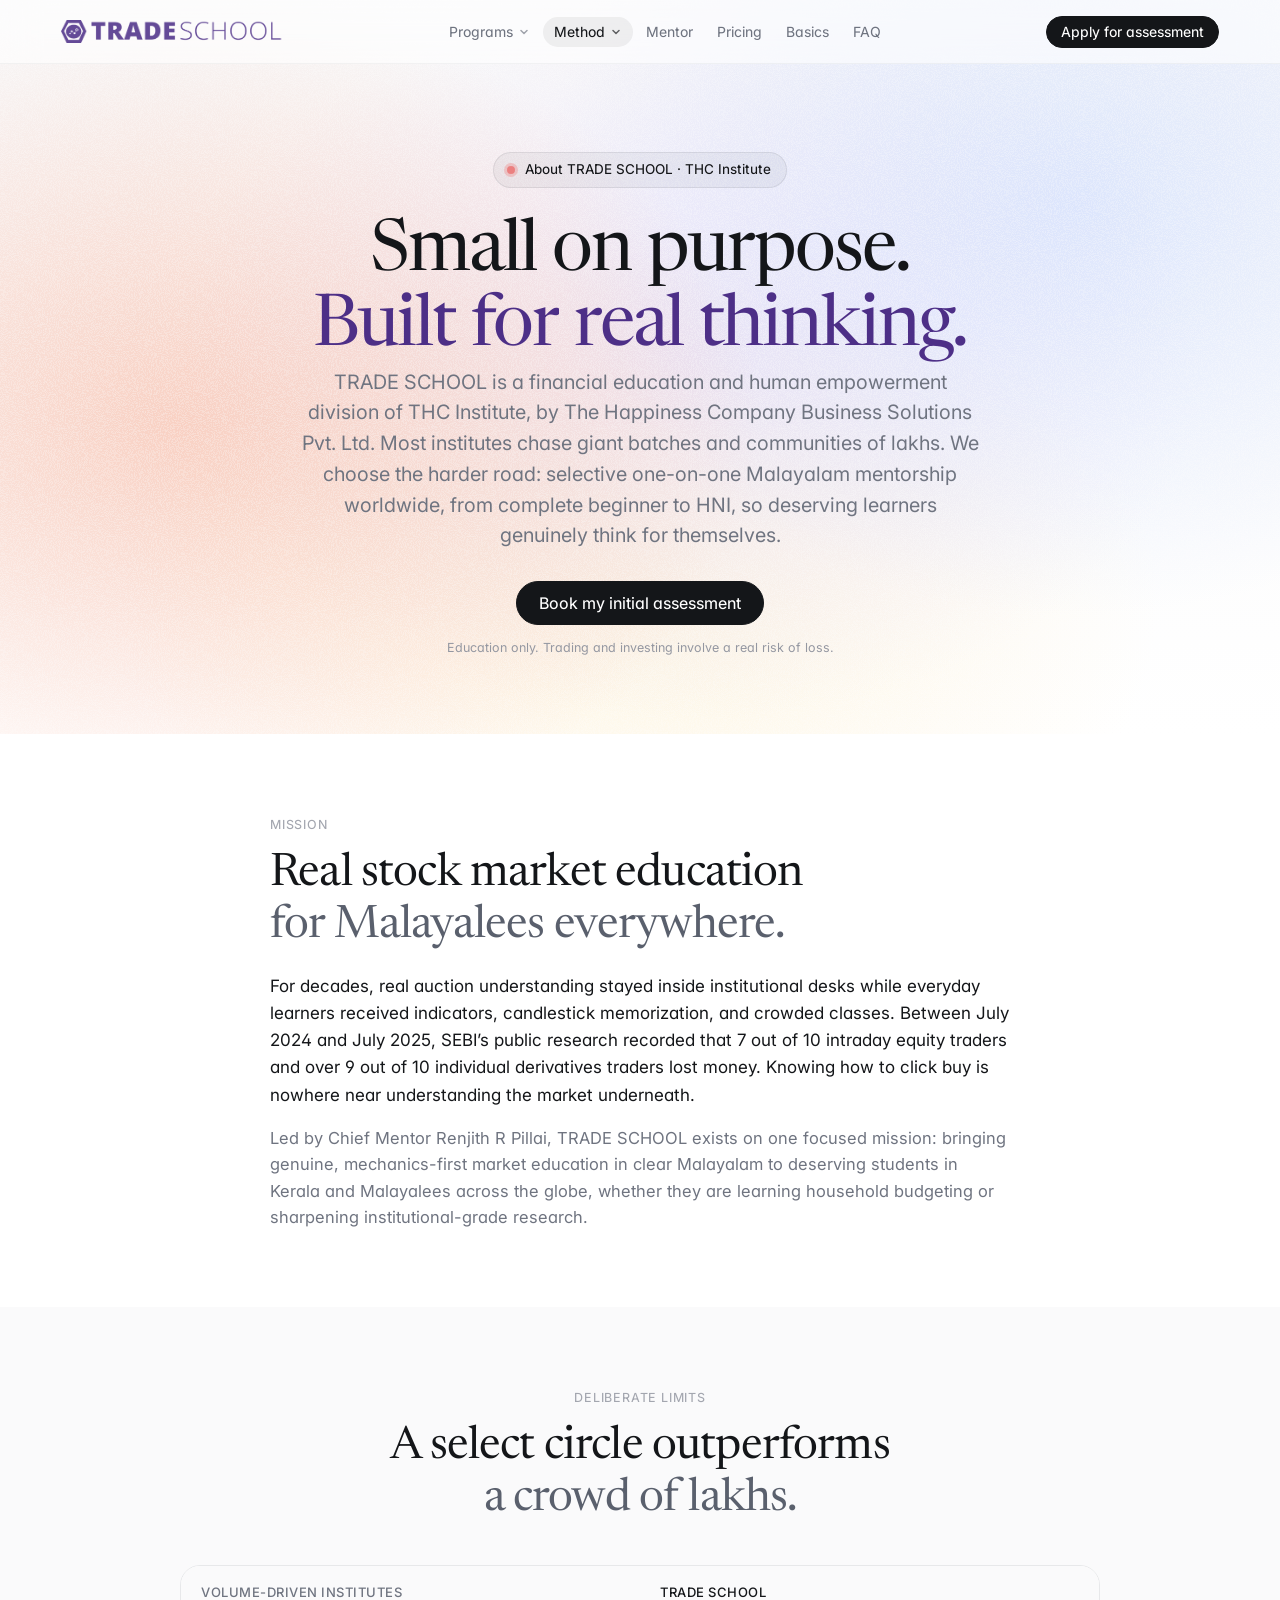
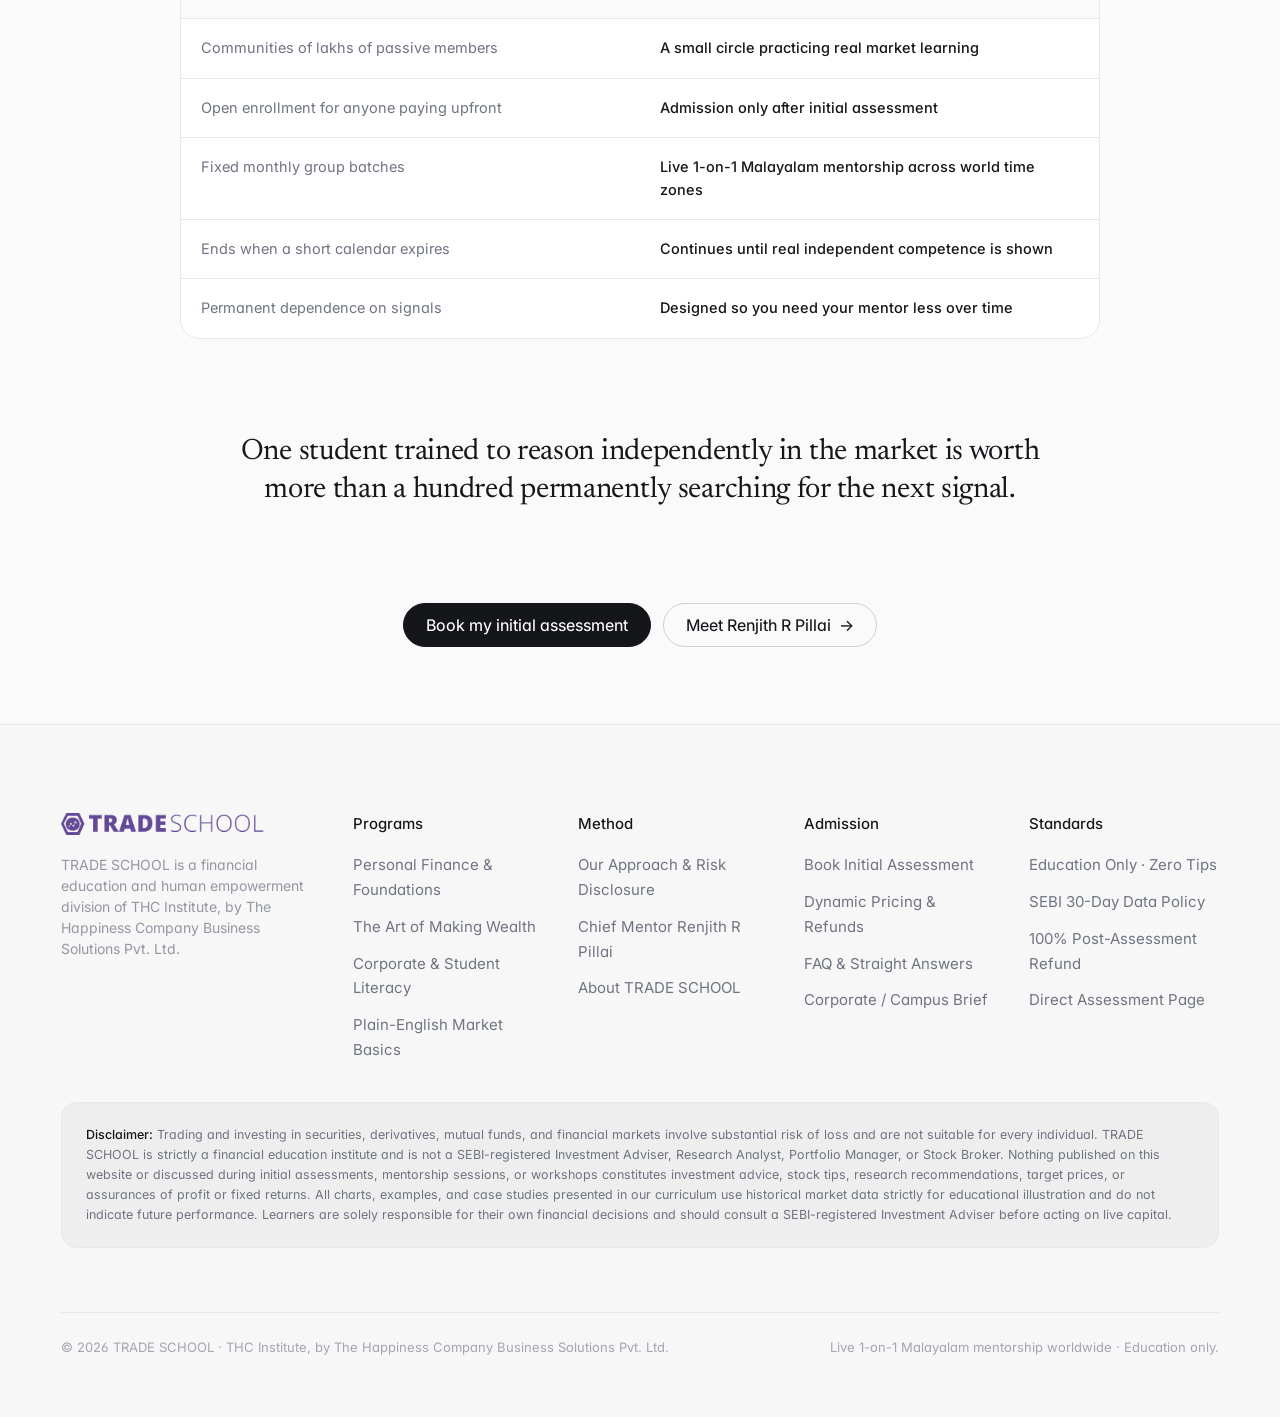
==== commit 0a2c7213: "feat: responsive intrinsic grid system, mobile-native tables, steep hero mesh, market education SVGs" ====
--- a/about.html
+++ b/about.html
@@ -5,11 +5,11 @@
   <meta charset="UTF-8">
   <meta name="viewport" content="width=device-width, initial-scale=1.0, viewport-fit=cover">
   <meta name="theme-color" content="#ffffff">
-  <title>About TradeSchool | Honest 1-on-1 Market Education Kerala</title>
+  <title>About TRADE SCHOOL | THC Institute | 1-on-1 Malayalam Market Education</title>
   <meta name="description"
-    content="Why TradeSchool stays deliberately small and one-on-one to teach real market reasoning from complete beginner to HNI, with zero tips or mass-batch hype.">
+    content="TRADE SCHOOL is a financial education and human empowerment division of THC Institute, by The Happiness Company Business Solutions Pvt. Ltd. Small on purpose.">
   <link rel="icon"
-    href="data:image/svg+xml,%3Csvg xmlns='http://www.w3.org/2000/svg' viewBox='0 0 36 32'%3E%3Cpolygon points='9.6,2 26.4,2 34.2,16 26.4,30 9.6,30 1.8,16' fill='none' stroke='%23141619' stroke-width='3.1' stroke-linejoin='round'/%3E%3Ccircle cx='18' cy='16' r='9.4' fill='%23141619'/%3E%3Cpath d='M12.6 19.2L15.4 15.2L19 18.2L22.2 13.4' stroke='%23ffffff' stroke-width='1.35' stroke-linecap='round' stroke-linejoin='round' fill='none'/%3E%3Ccircle cx='12.6' cy='19.2' r='1.35' fill='%23ffffff'/%3E%3Ccircle cx='15.4' cy='15.2' r='1.85' fill='%23ffffff'/%3E%3Ccircle cx='19' cy='18.2' r='1.7' fill='%23ffffff'/%3E%3Ccircle cx='22.2' cy='13.4' r='2.55' fill='%23ffffff'/%3E%3Ccircle cx='22.2' cy='13.4' r='1.05' fill='%23141619'/%3E%3C/svg%3E">
+    href="data:image/svg+xml,%3Csvg xmlns='http://www.w3.org/2000/svg' viewBox='0 0 36 32'%3E%3Cpolygon points='9.6,2 26.4,2 34.2,16 26.4,30 9.6,30 1.8,16' fill='none' stroke='%234d2f87' stroke-width='3.1' stroke-linejoin='round'/%3E%3Ccircle cx='18' cy='16' r='9.4' fill='%234d2f87'/%3E%3Cpath d='M12.6 19.2L15.4 15.2L19 18.2L22.2 13.4' stroke='%23ffffff' stroke-width='1.35' stroke-linecap='round' stroke-linejoin='round' fill='none'/%3E%3Ccircle cx='12.6' cy='19.2' r='1.35' fill='%23ffffff'/%3E%3Ccircle cx='15.4' cy='15.2' r='1.85' fill='%23ffffff'/%3E%3Ccircle cx='19' cy='18.2' r='1.7' fill='%23ffffff'/%3E%3Ccircle cx='22.2' cy='13.4' r='2.55' fill='%23ffffff'/%3E%3Ccircle cx='22.2' cy='13.4' r='1.05' fill='%234d2f87'/%3E%3C/svg%3E">
   <link rel="preconnect" href="https://fonts.googleapis.com">
   <link rel="preconnect" href="https://fonts.gstatic.com" crossorigin>
   <link rel="stylesheet"
@@ -19,12 +19,21 @@
   <script type="application/ld+json">
   {
     "@context": "https://schema.org",
-    "@type": "AboutPage",
-    "mainEntity": {
-      "@type": ["EducationalOrganization", "LocalBusiness"],
-      "name": "TradeSchool",
-      "description": "One-on-one financial market education institute in Kerala and online across India, teaching from complete beginner to HNI without batches or tips."
-    }
+    "@graph": [
+      {
+        "@type": "AboutPage",
+        "name": "About TRADE SCHOOL"
+      },
+      {
+        "@type": ["EducationalOrganization", "LocalBusiness"],
+        "name": "TRADE SCHOOL",
+        "parentOrganization": {
+          "@type": "Organization",
+          "name": "THC Institute, by The Happiness Company Business Solutions Pvt. Ltd."
+        },
+        "description": "Selective live 1-on-1 Malayalam financial market education worldwide, from complete beginner to HNI."
+      }
+    ]
   }
   </script>
 </head>
@@ -34,8 +43,8 @@
   <!-- Global Navigation Bar -->
   <header class="site-header">
     <div class="nav-inner">
-      <a href="index.html" class="brand-mark" aria-label="TradeSchool Home">
-        <img src="assets/tradeschool-logo.png" alt="TradeSchool" class="brand-logo" width="223" height="24">
+      <a href="index.html" class="brand-mark" aria-label="TRADE SCHOOL Home">
+        <img src="assets/tradeschool-logo.png" alt="TRADE SCHOOL" class="brand-logo" width="223" height="24">
       </a>
 
       <nav class="desktop-nav" aria-label="Primary navigation">
@@ -45,32 +54,46 @@
             <svg class="nav-drop-caret" viewBox="0 0 12 12" fill="none" stroke="currentColor" stroke-width="1.5" stroke-linecap="round" stroke-linejoin="round" aria-hidden="true"><path d="M3 4.5L6 7.5L9 4.5" /></svg>
           </button>
           <div class="nav-drop-menu" role="menu">
-            <a href="art-of-making-wealth.html" class="nav-drop-item" role="menuitem"><span class="nav-drop-item__title">The Art of Making Wealth</span><span class="nav-drop-item__sub">Flagship 1-on-1 mentorship (11 levels, beginner to HNI)</span></a>
-            <a href="personal-finance.html" class="nav-drop-item" role="menuitem"><span class="nav-drop-item__title">Personal Finance &amp; Market Foundations</span><span class="nav-drop-item__sub">Recommended calm starting track for complete beginners</span></a>
-            <a href="corporate-campus.html" class="nav-drop-item" role="menuitem"><span class="nav-drop-item__title">Corporate Wellness &amp; Student Literacy</span><span class="nav-drop-item__sub">Conflict-free workshops for workplaces, schools &amp; colleges</span></a>
+            <a href="personal-finance.html" class="nav-drop-item" role="menuitem">
+              <span class="nav-drop-item__title">Personal Finance &amp; Market Foundations</span>
+              <span class="nav-drop-item__sub">Recommended starting point for beginners</span>
+            </a>
+            <a href="art-of-making-wealth.html" class="nav-drop-item" role="menuitem">
+              <span class="nav-drop-item__title">The Art of Making Wealth</span>
+              <span class="nav-drop-item__sub">Flagship 1-on-1 mentorship (11 levels, beginner to HNI)</span>
+            </a>
+            <a href="corporate-campus.html" class="nav-drop-item" role="menuitem">
+              <span class="nav-drop-item__title">Corporate Wellness &amp; Student Literacy</span>
+              <span class="nav-drop-item__sub">Conflict-free Malayalam workshops for companies &amp; campuses</span>
+            </a>
           </div>
         </div>
 
         <div class="nav-dropdown">
           <button type="button" class="nav-drop-trigger active" aria-expanded="false" aria-haspopup="true">
-            <span>How we teach</span>
+            <span>Method</span>
             <svg class="nav-drop-caret" viewBox="0 0 12 12" fill="none" stroke="currentColor" stroke-width="1.5" stroke-linecap="round" stroke-linejoin="round" aria-hidden="true"><path d="M3 4.5L6 7.5L9 4.5" /></svg>
           </button>
           <div class="nav-drop-menu" role="menu">
-            <a href="approach-risk.html" class="nav-drop-item" role="menuitem"><span class="nav-drop-item__title">Our approach &amp; risk disclosure</span><span class="nav-drop-item__sub">Education-only boundaries &amp; 30-day historical data policy</span></a>
-            <a href="about.html" class="nav-drop-item" role="menuitem"><span class="nav-drop-item__title">About TradeSchool</span><span class="nav-drop-item__sub">Why we stay deliberately small and 1-on-1</span></a>
-            <a href="learner-stories.html" class="nav-drop-item" role="menuitem"><span class="nav-drop-item__title">Learner stories</span><span class="nav-drop-item__sub">Five starting points, one shift from confusion to clarity</span></a>
+            <a href="approach-risk.html" class="nav-drop-item" role="menuitem">
+              <span class="nav-drop-item__title">Our Approach &amp; Risk Disclosure</span>
+              <span class="nav-drop-item__sub">Education-only boundaries &amp; SEBI 30-day data lag</span>
+            </a>
+            <a href="about.html" class="nav-drop-item" role="menuitem">
+              <span class="nav-drop-item__title">About TRADE SCHOOL</span>
+              <span class="nav-drop-item__sub">THC Institute &middot; Small on purpose, built for real thinking</span>
+            </a>
           </div>
         </div>
 
-        <a href="mentor.html">Meet your mentor</a>
-        <a href="pricing.html">Pricing and availability</a>
-        <a href="market-basics.html">Market basics</a>
+        <a href="mentor.html">Mentor</a>
+        <a href="pricing.html">Pricing</a>
+        <a href="market-basics.html">Basics</a>
         <a href="faq.html">FAQ</a>
       </nav>
 
       <div class="nav-actions">
-        <a href="intro-session.html" class="btn btn--primary btn--sm">Book a free intro session</a>
+        <a href="intro-session.html" class="btn btn--primary btn--sm">Apply for assessment</a>
         <button id="mobile-menu-btn" class="mobile-menu-btn" aria-label="Open navigation menu" aria-expanded="false" aria-controls="mobile-drawer">
           <svg width="20" height="20" viewBox="0 0 20 20" fill="none" stroke="currentColor" stroke-width="1.6" stroke-linecap="round"><path d="M3 6H17M3 10H17M3 14H17" /></svg>
         </button>
@@ -83,7 +106,7 @@
     <div>
       <div class="mobile-drawer__top">
         <a href="index.html" class="brand-mark">
-          <img src="assets/tradeschool-logo.png" alt="TradeSchool" class="brand-logo" width="223" height="24">
+          <img src="assets/tradeschool-logo.png" alt="TRADE SCHOOL" class="brand-logo" width="223" height="24">
         </a>
         <button id="mobile-close-btn" class="mobile-menu-btn" style="display:inline-flex" aria-label="Close menu">
           <svg width="20" height="20" viewBox="0 0 20 20" fill="none" stroke="currentColor" stroke-width="1.6" stroke-linecap="round"><path d="M5 5L15 15M15 5L5 15" /></svg>
@@ -92,214 +115,131 @@
       <div class="mobile-drawer__links">
         <a href="art-of-making-wealth.html">Programs</a>
         <div class="mobile-drawer__sub">
-          <a href="art-of-making-wealth.html">The Art of Making Wealth</a>
           <a href="personal-finance.html">Personal Finance &amp; Market Foundations</a>
+          <a href="art-of-making-wealth.html">The Art of Making Wealth (11-Level Flagship)</a>
           <a href="corporate-campus.html">Corporate Wellness &amp; Student Literacy</a>
         </div>
-        <a href="about.html" class="active">How we teach</a>
+        <a href="about.html" class="active">Method</a>
         <div class="mobile-drawer__sub">
-          <a href="approach-risk.html">Our approach &amp; risk disclosure</a>
-          <a href="about.html">About TradeSchool</a>
-          <a href="learner-stories.html">Learner stories</a>
-        </div>
-        <a href="mentor.html">Meet your mentor</a>
-        <a href="pricing.html">Pricing and availability</a>
-        <a href="market-basics.html">Market basics</a>
+          <a href="approach-risk.html">Our Approach &amp; Risk Disclosure</a>
+          <a href="about.html">About TRADE SCHOOL</a>
+        </div>
+        <a href="mentor.html">Mentor</a>
+        <a href="pricing.html">Pricing</a>
+        <a href="market-basics.html">Basics</a>
         <a href="faq.html">FAQ</a>
       </div>
     </div>
     <div class="mobile-drawer__footer">
-      <a href="intro-session.html" class="btn btn--primary">Book a free intro session</a>
-      <span class="t-caption">Small on purpose &middot; 1-on-1 live education</span>
+      <a href="intro-session.html" class="btn btn--primary">Apply for assessment</a>
+      <span class="t-caption">TRADE SCHOOL &middot; THC Institute</span>
     </div>
   </nav>
 
   <main>
     <!-- ================================================================
-         1. COMPANY EDITORIAL HERO CARD + ARCHITECTURAL EQUILIBRIUM SVG
+         1. HERO -- About TRADE SCHOOL
          ================================================================ -->
-    <section class="page-hero-pad--editorial section--paper">
-      <div class="wrap">
-        <div class="editorial-hero-card reveal">
-          <!-- Bespoke Architectural Equilibrium Artwork -->
-          <div style="background:#ffffff;border-radius:20px;border:1px solid var(--color-rule);padding:34px 26px;display:flex;align-items:center;justify-content:center;box-shadow:var(--shadow-artifact);">
-            <svg viewBox="0 0 340 250" width="340" height="250" fill="none" role="img"
-              aria-label="Editorial architectural balance comparing mass batch crowds against focused one-on-one dialogue.">
-              <circle cx="170" cy="116" r="78" stroke="#e7e8ea" stroke-dasharray="4 6" stroke-width="1.1" />
-              <line x1="34" y1="208" x2="306" y2="208" stroke="#141619" stroke-width="1.4" stroke-linecap="round" />
-              <line x1="170" y1="54" x2="170" y2="208" stroke="#141619" stroke-width="1.4" />
-              <polygon points="154,208 170,192 186,208" fill="#141619" />
-              <line x1="68" y1="98" x2="272" y2="74" stroke="#141619" stroke-width="1.6" stroke-linecap="round" />
-              <!-- Left: Mass Batches -->
-              <line x1="68" y1="98" x2="68" y2="140" stroke="#9497a1" stroke-width="1.2" stroke-dasharray="3 3" />
-              <rect x="34" y="140" width="68" height="34" rx="8" fill="#fafafb" stroke="#9497a1" stroke-width="1.2" />
-              <circle cx="50" cy="157" r="4" fill="#9497a1" />
-              <circle cx="62" cy="157" r="4" fill="#9497a1" />
-              <circle cx="74" cy="157" r="4" fill="#9497a1" />
-              <circle cx="86" cy="157" r="4" fill="#9497a1" />
-              <!-- Right: 1-on-1 Deep Dialogue -->
-              <g style="animation: blockLift 4.4s ease-in-out infinite;">
-                <line x1="272" y1="74" x2="272" y2="116" stroke="#141619" stroke-width="1.25" />
-                <circle cx="272" cy="144" r="28" fill="#fbe1d1" stroke="#5d2a1a" stroke-width="1.4" />
-                <circle cx="264" cy="144" r="5" fill="#5d2a1a" />
-                <circle cx="280" cy="144" r="5" fill="#141619" />
-              </g>
-              <circle cx="170" cy="86" r="5" fill="#ffffff" stroke="#141619" stroke-width="1.5" />
-              <text x="68" y="194" fill="#9497a1" font-family="Inter,sans-serif" font-size="11" text-anchor="middle">Mass-volume batches</text>
-              <text x="272" y="194" fill="#141619" font-family="Inter,sans-serif" font-size="11" font-weight="500" text-anchor="middle">1-on-1 live dialogue</text>
-            </svg>
+    <section class="hero-steep" style="padding-bottom:76px;">
+      <div class="hero-steep__bg" aria-hidden="true"></div>
+      <div class="grain-overlay" aria-hidden="true"></div>
+
+      <div class="wrap" style="position:relative;z-index:2;">
+        <div class="hero-steep__center" style="max-width:780px;padding-top:24px;">
+          <span class="announcement-pill" style="cursor:default;">
+            <span class="announcement-pill__dot" aria-hidden="true"></span>
+            <span class="eb-full">About TRADE SCHOOL &middot; THC Institute</span>
+            <span class="eb-short">About TRADE SCHOOL</span>
+          </span>
+
+          <h1 class="t-hero-sharp" data-word-reveal>
+            Small on purpose. <span class="t-muted-tone">Built for real thinking.</span>
+          </h1>
+
+          <p class="t-hero-support mt-24" style="max-width:680px;">
+            TRADE SCHOOL is a financial education and human empowerment division of THC Institute, by The Happiness Company Business Solutions Pvt. Ltd. Most institutes chase giant batches and communities of lakhs. We choose the harder road: selective one-on-one Malayalam mentorship worldwide, from complete beginner to HNI, so deserving learners genuinely think for themselves.
+          </p>
+
+          <div class="btn-row">
+            <a href="intro-session.html" class="btn btn--primary">Book my initial assessment</a>
           </div>
-
-          <div>
-            <span class="t-eyebrow">About TradeSchool</span>
-            <h1 class="t-chapter--mid mt-12" data-word-reveal>
-              We stay small on purpose, <span class="t-muted-tone">so you actually learn to think for yourself.</span>
-            </h1>
-            <p class="t-lead mt-20">
-              Most education companies are built to scale as loudly as possible: huge batches, pre-recorded libraries, fixed calendars, and communities of lakhs of members. TradeSchool was built on the opposite conviction. We teach one student at a time, live, from complete beginner to seasoned HNI, because genuine market judgment grows through dialogue and challenge, never crowded lectures.
-            </p>
-            <div class="btn-row btn-row--left mt-24">
-              <a href="intro-session.html" class="btn btn--primary">Book my free 30-minute intro session</a>
-            </div>
-            <p class="hero-steep__reassurance" style="text-align:left;">Meet us live for 30 minutes before deciding if our approach fits you.</p>
-            <!-- [compliance review] -->
-            <p class="risk-note risk-note--left">Trading and investing involve a real risk of loss. TradeSchool is an educational institute and does not offer investment advice or stock tips.</p>
-          </div>
+          <p class="risk-note">Education only. Trading and investing involve a real risk of loss.</p>
         </div>
       </div>
     </section>
 
     <!-- ================================================================
-         2. WHY TRADESCHOOL EXISTS -- Editorial Prose + Cream Quote Card
+         2. WHY WE EXIST
          ================================================================ -->
     <section class="section section--tight section--paper">
       <div class="wrap">
-        <div class="editorial-pair reveal">
-          <article class="editorial-prose-card">
-            <span class="t-tag">01 &middot; Origin &amp; Mission</span>
-            <h2 class="t-editorial">Why TradeSchool exists</h2>
-            <p class="t-body">
-              For decades, clear market understanding stayed mostly inside institutional desks and research rooms. Everyday learners in Kerala and across India were handed either dense textbooks disconnected from live auctions or short retail courses focused on memorizing indicators and fixed setups.
-            </p>
-            <!-- [compliance review] -->
-            <p class="t-body">
-              We respect anyone learning through books, free videos, or group classes. Still, SEBI's public research between July 2024 and July 2025 showed that 7 out of 10 intraday equity traders and more than 9 out of 10 individual derivatives traders lost money. Knowing how to place an order on a phone app is not the same as understanding the auction underneath it.
-            </p>
-            <p class="t-body">
-              TradeSchool exists on a single mission: bringing genuine stock market education to deserving students who want real understanding rather than shortcuts, from a student organizing their first budget to an HNI sharpening institutional analysis.
-            </p>
-          </article>
-
-          <blockquote class="editorial-quote-card editorial-quote-card--cream">
-            <p class="t-quote">&ldquo;One learner who can reason independently in the market is worth more than a hundred who are permanently searching for the next signal.&rdquo;</p>
-            <footer class="editorial-quote-card__attr">TradeSchool &middot; Core Operating Conviction</footer>
-          </blockquote>
+        <div class="prose-narrow reveal">
+          <span class="t-eyebrow">Mission</span>
+          <h2 class="t-chapter--mid mt-12">Real stock market education <span class="t-muted-tone">for Malayalees everywhere.</span></h2>
+          <p class="t-body mt-20" style="font-size:17px;color:var(--color-ink);">
+            For decades, real auction understanding stayed inside institutional desks while everyday learners received indicators, candlestick memorization, and crowded classes. Between July 2024 and July 2025, SEBI&rsquo;s public research recorded that 7 out of 10 intraday equity traders and over 9 out of 10 individual derivatives traders lost money. Knowing how to click buy is nowhere near understanding the market underneath.
+          </p>
+          <p class="t-body mt-16" style="font-size:16.5px;">
+            Led by Chief Mentor Renjith R Pillai, TRADE SCHOOL exists on one focused mission: bringing genuine, mechanics-first market education in clear Malayalam to deserving students in Kerala and Malayalees across the globe, whether they are learning household budgeting or sharpening institutional-grade research.
+          </p>
         </div>
       </div>
     </section>
 
     <!-- ================================================================
-         3. WHY QUALITY OVER QUANTITY IS A HARD CONSTRAINT HERE
+         3. QUALITY OVER VOLUME
          ================================================================ -->
-    <section class="section section--fog">
+    <section class="section section--tight section--fog">
       <div class="wrap">
         <div class="centered-lead centered-lead--wide reveal">
-          <span class="t-eyebrow">An Ethical Operating Limit</span>
-          <h2 class="t-chapter--mid mt-12">Why quality over quantity <span class="t-muted-tone">is a hard constraint here</span></h2>
-          <p class="t-lead mt-16">
-            Running TradeSchool one-on-one makes the business slower to grow and harder to scale. We accept that limit on purpose as an ethical position, not a slogan.
-          </p>
+          <span class="t-eyebrow">Deliberate limits</span>
+          <h2 class="t-chapter--mid mt-12">A select circle outperforms <span class="t-muted-tone">a crowd of lakhs.</span></h2>
         </div>
 
         <div class="table-scroll reveal" style="max-width:920px;margin-left:auto;margin-right:auto;">
           <table class="editorial-table">
             <thead>
               <tr>
-                <th>What mass-volume institutes optimize for</th>
-                <th>What TradeSchool optimizes for</th>
+                <th style="width:50%;">Volume-driven institutes</th>
+                <th style="width:50%;color:var(--color-ink);">TRADE SCHOOL</th>
               </tr>
             </thead>
             <tbody>
               <tr>
-                <td style="font-weight:400;color:var(--color-slate);">Building giant communities of lakhs of learners</td>
-                <td style="font-weight:500;color:var(--color-ink);background:rgba(211,227,252,0.22);">Training a small circle who genuinely practice real market learning</td>
-              </tr>
-              <tr>
-                <td style="font-weight:400;color:var(--color-slate);">Filling large batches every month</td>
-                <td style="font-weight:500;color:var(--color-ink);background:rgba(211,227,252,0.22);">Individual diagnosis for one student at a time</td>
-              </tr>
-              <!-- [compliance review] -->
-              <tr>
-                <td style="font-weight:400;color:var(--color-slate);">Finishing a fixed syllabus on a calendar date</td>
-                <td style="font-weight:500;color:var(--color-ink);background:rgba(211,227,252,0.22);">Continuing until genuine competence is demonstrated</td>
-              </tr>
-              <tr>
-                <td style="font-weight:400;color:var(--color-slate);">Handing over a teacher's fixed strategy</td>
-                <td style="font-weight:500;color:var(--color-ink);background:rgba(211,227,252,0.22);">Building independent reasoning and research habits</td>
-              </tr>
-              <tr>
-                <td style="font-weight:400;color:var(--color-slate);">Keeping learners subscribed to alerts</td>
-                <td style="font-weight:500;color:var(--color-ink);background:rgba(211,227,252,0.22);">Making sure you need your mentor less over time</td>
+                <td style="font-weight:400;color:var(--color-slate);">Communities of lakhs of passive members</td>
+                <td style="color:var(--color-ink);font-weight:500;">A small circle practicing real market learning</td>
+              </tr>
+              <tr>
+                <td style="font-weight:400;color:var(--color-slate);">Open enrollment for anyone paying upfront</td>
+                <td style="color:var(--color-ink);font-weight:500;">Admission only after initial assessment</td>
+              </tr>
+              <tr>
+                <td style="font-weight:400;color:var(--color-slate);">Fixed monthly group batches</td>
+                <td style="color:var(--color-ink);font-weight:500;">Live 1-on-1 Malayalam mentorship across world time zones</td>
+              </tr>
+              <tr>
+                <td style="font-weight:400;color:var(--color-slate);">Ends when a short calendar expires</td>
+                <td style="color:var(--color-ink);font-weight:500;">Continues until real independent competence is shown</td>
+              </tr>
+              <tr>
+                <td style="font-weight:400;color:var(--color-slate);">Permanent dependence on signals</td>
+                <td style="color:var(--color-ink);font-weight:500;">Designed so you need your mentor less over time</td>
               </tr>
             </tbody>
           </table>
         </div>
-      </div>
-    </section>
-
-    <!-- ================================================================
-         4. FIVE PROGRAMS UNDER ONE ROOF
-         ================================================================ -->
-    <section class="section section--paper">
-      <div class="wrap">
-        <div class="centered-lead centered-lead--wide reveal">
-          <span class="t-eyebrow">Every Stage of Financial Maturity</span>
-          <h2 class="t-chapter--mid mt-12">Five programs <span class="t-muted-tone">under one roof</span></h2>
-          <p class="t-lead mt-16">Because real clarity works in plain English, our philosophy serves every stage of financial maturity:</p>
-        </div>
-
-        <div class="agenda-grid mt-40 reveal">
-          <!-- [compliance review] -->
-          <article class="agenda-card">
-            <span class="agenda-card__time">Foundations &middot; 2 Programs</span>
-            <h3 class="t-feature-title">Personal Finance &amp; Financial Freedom Masterclass</h3>
-            <p class="t-body mt-12">
-              <strong>Personal Finance</strong> and <strong>Financial Freedom Masterclass</strong> for complete beginners and households building solid money and market basics.
-            </p>
-            <div class="mt-20">
-              <a href="personal-finance.html" class="link-arrow" style="font-size:14.5px;">Explore Personal Finance <span class="arrow">&rarr;</span></a>
-            </div>
-          </article>
-
-          <article class="agenda-card agenda-card--sky">
-            <span class="agenda-card__time">Flagship 1-on-1 &middot; 11 Levels</span>
-            <h3 class="t-feature-title">The Art of Making Wealth</h3>
-            <p class="t-body mt-12">
-              <strong>The Art of Making Wealth</strong> for learners from beginner to HNI building deep one-on-one mastery across our 11-level framework, investing, and business analysis.
-            </p>
-            <div class="mt-20">
-              <a href="art-of-making-wealth.html" class="link-arrow" style="font-size:14.5px;">Explore flagship mentorship <span class="arrow">&rarr;</span></a>
-            </div>
-          </article>
-
-          <article class="agenda-card agenda-card--mint">
-            <span class="agenda-card__time">Organizations &amp; Campuses &middot; 2 Programs</span>
-            <h3 class="t-feature-title">Corporate Wellness &amp; Student Literacy</h3>
-            <p class="t-body mt-12">
-              <strong>Corporate Financial Wellness Education</strong> and <strong>Financial Literacy Program for schools and colleges</strong> bringing conflict-free money habits to organizations and campuses.
-            </p>
-            <div class="mt-20">
-              <a href="corporate-campus.html" class="link-arrow" style="font-size:14.5px;">Explore institutional workshops <span class="arrow">&rarr;</span></a>
-            </div>
-          </article>
-        </div>
-
-        <div class="centered-lead mt-48 reveal">
+
+        <div class="editorial-quote-card mt-40 reveal" style="max-width:920px;margin-left:auto;margin-right:auto;text-align:center;">
+          <p class="t-quote">
+            One student trained to reason independently in the market is worth more than a hundred permanently searching for the next signal.
+          </p>
+        </div>
+
+        <div class="centered-lead mt-40 reveal">
           <div class="btn-row">
-            <a href="intro-session.html" class="btn btn--primary">Book my free 30-minute intro session</a>
-            <a href="mentor.html" class="btn btn--ghost">Meet your mentor <span class="arrow" aria-hidden="true">&rarr;</span></a>
+            <a href="intro-session.html" class="btn btn--primary">Book my initial assessment</a>
+            <a href="mentor.html" class="btn btn--ghost">Meet Renjith R Pillai <span class="arrow" aria-hidden="true">&rarr;</span></a>
           </div>
-          <p class="hero-steep__reassurance">Free 30-minute live conversation. Zero sales pressure.</p>
         </div>
       </div>
     </section>
@@ -310,68 +250,59 @@
     <div class="wrap">
       <div class="footer-grid">
         <div class="footer-brand-col">
-          <a href="index.html" class="brand-mark" aria-label="TradeSchool Home">
-            <img src="assets/tradeschool-logo.png" alt="TradeSchool" class="brand-logo" width="223" height="24">
+          <a href="index.html" class="brand-mark" aria-label="TRADE SCHOOL Home">
+            <img src="assets/tradeschool-logo.png" alt="TRADE SCHOOL" class="brand-logo" width="223" height="24">
           </a>
-          <p class="t-caption mt-12">Kerala &amp; Online across India</p>
+          <p class="t-caption mt-12">TRADE SCHOOL is a financial education and human empowerment division of THC Institute, by The Happiness Company Business Solutions Pvt. Ltd.</p>
         </div>
         <div>
           <h3 class="footer-col__title">Programs</h3>
           <ul class="footer-col__list">
+            <li><a href="personal-finance.html">Personal Finance &amp; Foundations</a></li>
             <li><a href="art-of-making-wealth.html">The Art of Making Wealth</a></li>
-            <li><a href="personal-finance.html">Personal Finance &amp; Foundations</a></li>
-            <li><a href="corporate-campus.html">Corporate Wellness &amp; Campus Literacy</a></li>
+            <li><a href="corporate-campus.html">Corporate &amp; Student Literacy</a></li>
             <li><a href="market-basics.html">Plain-English Market Basics</a></li>
           </ul>
         </div>
         <div>
-          <h3 class="footer-col__title">How we teach</h3>
+          <h3 class="footer-col__title">Method</h3>
           <ul class="footer-col__list">
-            <li><a href="approach-risk.html">Our approach &amp; risk disclosure</a></li>
-            <li><a href="mentor.html">Meet your mentor</a></li>
-            <li><a href="about.html">About TradeSchool</a></li>
-            <li><a href="learner-stories.html">Learner stories</a></li>
+            <li><a href="approach-risk.html">Our Approach &amp; Risk Disclosure</a></li>
+            <li><a href="mentor.html">Chief Mentor Renjith R Pillai</a></li>
+            <li><a href="about.html">About TRADE SCHOOL</a></li>
           </ul>
         </div>
         <div>
-          <h3 class="footer-col__title">Enrollment</h3>
+          <h3 class="footer-col__title">Admission</h3>
           <ul class="footer-col__list">
-            <li><a href="intro-session.html">Book a free 30-min intro session</a></li>
-            <li><a href="pricing.html">Pricing and availability</a></li>
-            <li><a href="faq.html">FAQ &amp; straight answers</a></li>
-            <li><a href="corporate-campus.html#workshop-brief">Request a workshop brief</a></li>
+            <li><a href="intro-session.html">Book Initial Assessment</a></li>
+            <li><a href="pricing.html">Dynamic Pricing &amp; Refunds</a></li>
+            <li><a href="faq.html">FAQ &amp; Straight Answers</a></li>
+            <li><a href="corporate-campus.html#workshop-brief">Corporate / Campus Brief</a></li>
           </ul>
         </div>
         <div>
           <h3 class="footer-col__title">Standards</h3>
           <ul class="footer-col__list">
-            <li><a href="approach-risk.html#disclosure">Education only &middot; Zero tips</a></li>
-            <li><a href="approach-risk.html#standards">30+ day historical data policy</a></li>
-            <li><a href="pricing.html#dynamic-pricing">Dynamic availability pricing</a></li>
-            <li><a href="start.html">Direct intro session page</a></li>
+            <li><a href="approach-risk.html#disclosure">Education Only &middot; Zero Tips</a></li>
+            <li><a href="approach-risk.html#standards">SEBI 30-Day Data Policy</a></li>
+            <li><a href="pricing.html#refund-policy">100% Post-Assessment Refund</a></li>
+            <li><a href="start.html">Direct Assessment Page</a></li>
           </ul>
         </div>
       </div>
 
-      <div class="footer-disclaimer" role="note" aria-label="Risk disclaimer">
-        <strong>Risk Disclaimer:</strong> <span class="copy-placeholder">[insert approved legal disclaimer]</span> Draft for legal review: Trading and investing in securities markets involve a real risk of loss and are not suitable for every individual. TradeSchool provides financial education only and is not a SEBI-registered Investment Adviser or Research Analyst <span class="copy-placeholder">[confirm exact status]</span>. Nothing on this website or inside any session constitutes investment advice, stock tips, research recommendations, or profit assurances. All chart examples use historical market data strictly for educational illustration.
+      <div class="footer-disclaimer" role="note" aria-label="Disclaimer">
+        <strong>Disclaimer:</strong> Trading and investing in securities, derivatives, mutual funds, and financial markets involve substantial risk of loss and are not suitable for every individual. TRADE SCHOOL is strictly a financial education institute and is not a SEBI-registered Investment Adviser, Research Analyst, Portfolio Manager, or Stock Broker. Nothing published on this website or discussed during initial assessments, mentorship sessions, or workshops constitutes investment advice, stock tips, research recommendations, target prices, or assurances of profit or fixed returns. All charts, examples, and case studies presented in our curriculum use historical market data strictly for educational illustration and do not indicate future performance. Learners are solely responsible for their own financial decisions and should consult a SEBI-registered Investment Adviser before acting on live capital.
       </div>
 
       <div class="footer-meta">
-        <span>&copy; 2026 TradeSchool (<span class="copy-placeholder">[insert Kerala city]</span>, Kerala &amp; Online across India). All rights reserved.</span>
-        <span>Strictly financial education &middot; Live one-on-one mentorship.</span>
+        <span>&copy; 2026 TRADE SCHOOL &middot; THC Institute, by The Happiness Company Business Solutions Pvt. Ltd.</span>
+        <span>Live 1-on-1 Malayalam mentorship worldwide &middot; Education only.</span>
       </div>
     </div>
   </footer>
 
-  <div id="mobile-sticky-cta" class="mobile-sticky-cta" aria-label="Book free intro">
-    <div class="mobile-sticky-cta__text">
-      About TradeSchool
-      <span class="mobile-sticky-cta__sub">Free 30-minute intro session</span>
-    </div>
-    <a href="intro-session.html" class="btn btn--primary btn--sm">Book free slot</a>
-  </div>
-
   <script src="js/scripts.js"></script>
 </body>
 
--- a/css/styles.css
+++ b/css/styles.css
@@ -21,7 +21,7 @@
   --color-mist: #f2f2f3;
   --color-band: #f7f7f8;
   --color-ink: #141619;
-  --color-ink-muted: rgba(20, 22, 25, 0.36);
+  --color-ink-muted: #5a606d;
   --color-slate: #6f7480;
   --color-ash: #9497a1;
   --color-smoke: #a3a6af;
@@ -51,7 +51,7 @@
   --color-dark-edge: rgba(255, 255, 255, 0.07);
   --color-dark-edge-strong: rgba(255, 255, 255, 0.13);
   --color-dark-heading: #f0f0f2;
-  --color-dark-heading-muted: rgba(240, 240, 242, 0.42);
+  --color-dark-heading-muted: #9a9da8;
   --color-dark-secondary: #a1a3ab;
   --color-dark-muted: #7f828a;
   --color-dark-footer: #9c9fa6;
@@ -82,10 +82,20 @@
   --shadow-dark-stage: 0 30px 70px -16px rgba(0, 0, 0, 0.65);
   --shadow-glass: 0 24px 48px -12px rgba(0, 0, 0, 0.45);
 
-  /* Layout */
+  /* Layout & Intrinsic Fluid Spacing System (320px -> 1920px+) */
   --container-max: 1360px;
-  --gutter-desktop: 80px;
+  --gutter-desktop: clamp(16px, 4.8vw, 80px);
+  --gutter: clamp(16px, 4.8vw, 80px);
   --nav-height: 64px;
+  --space-section: clamp(64px, 8vw, 120px);
+  --space-section-tight: clamp(48px, 6vw, 88px);
+  --space-section-airy: clamp(72px, 9.5vw, 140px);
+  --space-gap-sm: clamp(12px, 1.4vw, 18px);
+  --space-gap-md: clamp(16px, 2vw, 24px);
+  --space-gap-lg: clamp(24px, 3.8vw, 56px);
+  --space-pad-card: clamp(20px, 2.6vw, 34px);
+  --space-pad-panel: clamp(22px, 4.2vw, 56px);
+  --radius-fluid: clamp(18px, 2vw, 26px);
 
   /* Steep Motion Curves */
   --ease-steep: cubic-bezier(0.4, 0, 0.2, 1);
@@ -197,25 +207,46 @@
 }
 
 /* ==========================================================================
-   Layout Wrappers
+   Layout Wrappers (Fluid Safe-Area Gutters)
    ========================================================================== */
 .wrap {
   width: 100%;
   max-width: var(--container-max);
-  margin: 0 auto;
-  padding-left: var(--gutter-desktop);
-  padding-right: var(--gutter-desktop);
+  margin-inline: auto;
+  padding-left: max(var(--gutter), env(safe-area-inset-left, 0px));
+  padding-right: max(var(--gutter), env(safe-area-inset-right, 0px));
 }
 
 .centered-lead {
   max-width: 640px;
-  margin-left: auto;
-  margin-right: auto;
+  margin-inline: auto;
   text-align: center;
 }
 
 .centered-lead--wide {
   max-width: 760px;
+}
+
+/* Balanced Display Headlines & Book-Grade Body Wrapping */
+.t-hero,
+.t-hero-sharp,
+.t-hero--editorial,
+.t-chapter,
+.t-chapter--mid,
+.t-split,
+.t-detail,
+.t-proof,
+.t-editorial,
+.t-quote,
+.t-panel-title,
+.t-concept-title {
+  text-wrap: balance;
+}
+
+.t-hero-support,
+.t-lead,
+.t-body {
+  text-wrap: pretty;
 }
 
 /* ==========================================================================
@@ -270,15 +301,40 @@
   letter-spacing: -0.01em;
 }
 
-/* Steep Signature Two-Tone Muted Secondary Phrase inside Upright Serif Headings */
+/* Steep Signature High-Contrast Two-Tone Accent inside Upright Serif Headings */
 .t-muted-tone {
   color: var(--color-ink-muted);
   font-style: normal;
 }
 
+.hero-steep .t-muted-tone {
+  color: var(--color-editorial-purple);
+}
+
+.hero-steep--home .t-hero-support {
+  color: #3a3f4a;
+}
+
+.hero-steep--home .hero-steep__reassurance {
+  color: #4b505c;
+}
+
+.hero-steep--home .risk-note,
+.hero-steep--home .trust-strip-minimal {
+  color: #555a66;
+}
+
+.section--proof .t-muted-tone {
+  color: var(--color-navy);
+}
+
 .theme-dark .t-muted-tone,
 .section-dark .t-muted-tone {
   color: var(--color-dark-heading-muted);
+}
+
+.hero-dark .t-muted-tone {
+  color: #c4b5fd;
 }
 
 .t-manifesto {
@@ -356,8 +412,8 @@
   display: inline-block;
   font-family: var(--font-sans);
   font-weight: 430;
-  font-size: 13.5px;
-  line-height: 1.4;
+  font-size: clamp(11.5px, 1.15vw, 13px);
+  line-height: 1.35;
   color: var(--color-ash);
   margin-bottom: 10px;
 }
@@ -366,11 +422,25 @@
   display: inline-block;
   font-family: var(--font-sans);
   font-weight: 450;
-  font-size: 13px;
-  line-height: 1.4;
-  letter-spacing: 0.06em;
+  font-size: clamp(10.5px, 1.05vw, 12.5px);
+  line-height: 1.35;
+  letter-spacing: clamp(0.04em, 0.08vw, 0.065em);
   text-transform: uppercase;
   color: var(--color-smoke);
+}
+
+/* Adaptive Desktop-Full / Mobile-Short Eyebrow Switch */
+.eb-short {
+  display: none;
+}
+
+@media (max-width: 560px) {
+  .eb-full {
+    display: none;
+  }
+  .eb-short {
+    display: inline;
+  }
 }
 
 .theme-dark .t-eyebrow,
@@ -435,16 +505,21 @@
 .announcement-pill {
   display: inline-flex;
   align-items: center;
-  gap: 10px;
-  height: 36px;
-  padding: 0 14px 0 12px;
+  justify-content: center;
+  gap: clamp(7px, 1vw, 10px);
+  min-height: clamp(30px, 3.6vw, 36px);
+  height: auto;
+  padding: clamp(5px, 0.8vw, 7px) clamp(11px, 1.5vw, 15px) clamp(5px, 0.8vw, 7px) clamp(10px, 1.3vw, 13px);
+  max-width: 100%;
   border-radius: var(--radius-pill);
-  background: rgba(20, 22, 25, 0.04);
-  border: 1px solid rgba(20, 22, 25, 0.07);
-  font-size: 13.5px;
+  background: rgba(20, 22, 25, 0.045);
+  border: 1px solid rgba(20, 22, 25, 0.08);
+  font-size: clamp(11.5px, 1.25vw, 13.5px);
   font-weight: 450;
-  color: var(--color-ink);
-  margin-bottom: 28px;
+  line-height: 1.3;
+  color: var(--color-ink);
+  margin-bottom: clamp(18px, 2.4vw, 28px);
+  text-align: left;
   transition: background-color 0.2s var(--ease-steep), border-color 0.2s var(--ease-steep);
 }
 
@@ -638,10 +713,10 @@
   right: 0;
   height: var(--nav-height);
   z-index: 60;
-  background: rgba(255, 255, 255, 0.78);
-  backdrop-filter: blur(16px);
-  -webkit-backdrop-filter: blur(16px);
-  border-bottom: 1px solid rgba(20, 22, 25, 0.05);
+  background: rgba(255, 255, 255, 0.58);
+  backdrop-filter: blur(18px);
+  -webkit-backdrop-filter: blur(18px);
+  border-bottom: 1px solid rgba(20, 22, 25, 0.045);
   transition: background-color 0.35s var(--ease-steep), border-color 0.35s var(--ease-steep);
 }
 
@@ -691,7 +766,10 @@
 }
 
 .site-footer .brand-logo {
-  height: 22px;
+  height: auto;
+  width: auto;
+  max-height: 22px;
+  max-width: 100%;
 }
 
 .mentor-portrait-figure {
@@ -719,6 +797,7 @@
 
 .site-footer .brand-mark {
   --logo-cutout: var(--color-band);
+  max-width: 100%;
 }
 
 .theme-dark .site-footer .brand-mark {
@@ -893,26 +972,230 @@
   overflow: hidden;
 }
 
-/* Signature Steep grainy pastel atmospheric field (peach-coral BR + periwinkle TL) */
+/* Signature Steep grainy pastel atmospheric field — Rich Moving Mesh Gradient */
 .hero-steep__bg {
   position: absolute;
   inset: 0;
   pointer-events: none;
   z-index: 0;
+  overflow: hidden;
   background:
-    radial-gradient(860px 620px at 8% 18%, rgba(196, 212, 255, 0.52), transparent 68%),
-    radial-gradient(820px 640px at 90% 42%, rgba(252, 212, 192, 0.58), transparent 66%),
-    radial-gradient(640px 460px at 52% 62%, rgba(235, 224, 254, 0.36), transparent 70%),
-    linear-gradient(180deg, #fafbff 0%, #ffffff 78%);
+    radial-gradient(880px 640px at 14% 58%, rgba(246, 173, 148, 0.55), transparent 66%),
+    radial-gradient(820px 620px at 84% 28%, rgba(196, 214, 255, 0.52), transparent 66%),
+    radial-gradient(760px 540px at 54% 48%, rgba(223, 206, 245, 0.44), transparent 68%),
+    radial-gradient(740px 520px at 50% 82%, rgba(253, 239, 207, 0.58), transparent 70%),
+    linear-gradient(180deg, #f7f7f8 0%, #ffffff 100%);
+}
+
+/* Index Hero Rich Animated Multi-Orb Steep Mesh */
+.hero-steep--home {
+  background: #f7f7f8;
+}
+
+.hero-steep__bg--rich {
+  inset: 0 0 -180px 0;
+  background: linear-gradient(180deg, #f7f7f8 0%, #faf9f7 68%, #ffffff 100%);
+  will-change: transform;
+}
+
+.hero-orb {
+  position: absolute;
+  border-radius: 50%;
+  pointer-events: none;
+  will-change: transform;
+  transform: translate3d(0, 0, 0);
+}
+
+/* 1. Signature Lush Coral-Salmon Blush (Lower-Left & Sweeping Behind Headline/CTAs) */
+.hero-orb--coral {
+  width: 68vw;
+  height: 68vw;
+  max-width: 980px;
+  max-height: 980px;
+  min-width: 520px;
+  min-height: 520px;
+  left: -14%;
+  top: 16%;
+  background: radial-gradient(
+    circle at 46% 52%,
+    rgba(246, 152, 124, 0.88) 0%,
+    rgba(249, 184, 160, 0.72) 34%,
+    rgba(252, 212, 194, 0.34) 62%,
+    rgba(253, 228, 216, 0) 78%
+  );
+  filter: blur(56px);
+  animation: steepDriftCoral 17s ease-in-out infinite alternate;
+}
+
+/* 2. Warm Apricot-Peach Focal Cloud (Center-Right & Sweeping Across Mid Hero) */
+.hero-orb--rose {
+  width: 62vw;
+  height: 62vw;
+  max-width: 900px;
+  max-height: 900px;
+  min-width: 480px;
+  min-height: 480px;
+  right: -8%;
+  top: 8%;
+  background: radial-gradient(
+    circle at 50% 50%,
+    rgba(248, 174, 154, 0.78) 0%,
+    rgba(251, 203, 185, 0.58) 38%,
+    rgba(253, 224, 210, 0.22) 66%,
+    rgba(253, 224, 210, 0) 80%
+  );
+  filter: blur(64px);
+  animation: steepDriftRose 21s ease-in-out infinite alternate;
+}
+
+/* 3. Sunlit Dusty Lavender-Lilac Cloud (Upper-Left to Mid-Center) */
+.hero-orb--lavender {
+  width: 58vw;
+  height: 58vw;
+  max-width: 860px;
+  max-height: 860px;
+  min-width: 440px;
+  min-height: 440px;
+  left: 12%;
+  top: -12%;
+  background: radial-gradient(
+    circle at 50% 50%,
+    rgba(202, 184, 236, 0.78) 0%,
+    rgba(221, 208, 244, 0.54) 40%,
+    rgba(235, 227, 248, 0.18) 68%,
+    rgba(235, 227, 248, 0) 80%
+  );
+  filter: blur(62px);
+  animation: steepDriftLavender 19s ease-in-out infinite alternate;
+}
+
+/* 4. Luminous Periwinkle-Sky Cloud (Upper-Right Atmospheric Cool Balance) */
+.hero-orb--periwinkle {
+  width: 56vw;
+  height: 56vw;
+  max-width: 820px;
+  max-height: 820px;
+  min-width: 420px;
+  min-height: 420px;
+  right: -10%;
+  top: -18%;
+  background: radial-gradient(
+    circle at 50% 50%,
+    rgba(176, 203, 255, 0.72) 0%,
+    rgba(208, 224, 255, 0.48) 42%,
+    rgba(226, 236, 255, 0.16) 68%,
+    rgba(226, 236, 255, 0) 80%
+  );
+  filter: blur(68px);
+  animation: steepDriftPeriwinkle 23s ease-in-out infinite alternate;
+}
+
+/* 5. Warm Butter-Champagne Sunlight Glow (Lower Center Behind App Window) */
+.hero-orb--champagne {
+  width: 72vw;
+  height: 52vw;
+  max-width: 1080px;
+  max-height: 760px;
+  min-width: 520px;
+  min-height: 380px;
+  left: 18%;
+  bottom: 4%;
+  background: radial-gradient(
+    circle at 50% 50%,
+    rgba(253, 234, 189, 0.85) 0%,
+    rgba(252, 240, 210, 0.58) 44%,
+    rgba(253, 245, 223, 0.18) 70%,
+    rgba(255, 255, 255, 0) 84%
+  );
+  filter: blur(58px);
+  animation: steepDriftChampagne 25s ease-in-out infinite alternate;
+}
+
+@keyframes steepDriftCoral {
+  0% {
+    transform: translate3d(-4%, -2%, 0) scale(1);
+  }
+  50% {
+    transform: translate3d(14%, -10%, 0) scale(1.12);
+  }
+  100% {
+    transform: translate3d(6%, 8%, 0) scale(0.96);
+  }
+}
+
+@keyframes steepDriftRose {
+  0% {
+    transform: translate3d(4%, 2%, 0) scale(1.02);
+  }
+  50% {
+    transform: translate3d(-16%, 12%, 0) scale(1.14);
+  }
+  100% {
+    transform: translate3d(-6%, -8%, 0) scale(0.95);
+  }
+}
+
+@keyframes steepDriftLavender {
+  0% {
+    transform: translate3d(-3%, 4%, 0) scale(1);
+  }
+  50% {
+    transform: translate3d(16%, 14%, 0) scale(1.15);
+  }
+  100% {
+    transform: translate3d(24%, -4%, 0) scale(0.98);
+  }
+}
+
+@keyframes steepDriftPeriwinkle {
+  0% {
+    transform: translate3d(2%, -2%, 0) scale(1.04);
+  }
+  50% {
+    transform: translate3d(-18%, 14%, 0) scale(0.94);
+  }
+  100% {
+    transform: translate3d(-8%, 22%, 0) scale(1.12);
+  }
+}
+
+@keyframes steepDriftChampagne {
+  0% {
+    transform: translate3d(-6%, 2%, 0) scale(1);
+  }
+  50% {
+    transform: translate3d(10%, -8%, 0) scale(1.1);
+  }
+  100% {
+    transform: translate3d(-2%, -4%, 0) scale(1.04);
+  }
+}
+
+.hero-steep__fade-bottom {
+  position: absolute;
+  left: 0;
+  right: 0;
+  bottom: 0;
+  height: 150px;
+  pointer-events: none;
+  z-index: 1;
+  background: linear-gradient(180deg, rgba(255, 255, 255, 0) 0%, #ffffff 100%);
 }
 
 .grain-overlay {
   position: absolute;
   inset: 0;
   pointer-events: none;
-  opacity: 0.24;
-  mix-blend-mode: multiply;
-  background-image: url("data:image/svg+xml,%3Csvg xmlns='http://www.w3.org/2000/svg' width='220' height='220'%3E%3Cfilter id='g'%3E%3CfeTurbulence type='fractalNoise' baseFrequency='0.82' numOctaves='3' stitchTiles='stitch'/%3E%3CfeColorMatrix type='saturate' values='0'/%3E%3C/filter%3E%3Crect width='100%25' height='100%25' filter='url(%23g)' opacity='0.35'/%3E%3C/svg%3E");
+  z-index: 1;
+  opacity: 0.45;
+  mix-blend-mode: overlay;
+  background-size: 180px 180px;
+  background-image: url("data:image/svg+xml,%3Csvg viewBox='0 0 200 200' xmlns='http://www.w3.org/2000/svg'%3E%3Cfilter id='noiseFilter'%3E%3CfeTurbulence type='fractalNoise' baseFrequency='0.91' numOctaves='2' seed='10' stitchTiles='stitch'/%3E%3CfeColorMatrix type='saturate' values='0'/%3E%3CfeComponentTransfer%3E%3CfeFuncA type='discrete' tableValues='0 1'/%3E%3C/feComponentTransfer%3E%3C/filter%3E%3Crect width='100%25' height='100%25' filter='url(%23noiseFilter)'/%3E%3C/svg%3E");
+}
+
+/* Exact Steep Tactile Risograph Grain on Index Hero */
+.grain-overlay--steep {
+  opacity: 0.6;
 }
 
 .hero-steep__stage {
@@ -2992,50 +3275,78 @@
 .theme-dark .comparison-cell--muted { color: var(--color-dark-muted); }
 .theme-dark .comparison-cell--highlight { background: var(--color-dark-panel); color: #ffffff; }
 
-/* Silky Grid-Rows Objection Accordion */
-.faq-stack {
+/* Silky Grid-Rows Objection Accordion (.faq-stack & .faq-list) */
+.faq-stack,
+.faq-list {
   max-width: 900px;
-  margin: 40px auto 0;
+  margin: clamp(28px, 3.6vw, 44px) auto 0;
   display: flex;
   flex-direction: column;
-  gap: 14px;
+  gap: 12px;
 }
 
 .faq-item {
   background: var(--color-fog);
+  border: 1px solid var(--color-rule);
   border-radius: var(--radius-panel);
   overflow: hidden;
-  transition: background-color 0.2s;
+  transition: background-color 0.2s, border-color 0.2s;
 }
 
 .faq-item.is-open {
-  background: #f4f4f6;
+  background: #ffffff;
+  border-color: rgba(20, 22, 25, 0.14);
+  box-shadow: 0 10px 24px -16px rgba(0, 0, 0, 0.08);
 }
 
 .faq-trigger {
   width: 100%;
+  min-height: 56px;
   text-align: left;
-  padding: 28px 32px;
+  padding: clamp(18px, 2.2vw, 24px) clamp(18px, 2.6vw, 28px);
   display: flex;
   align-items: center;
   justify-content: space-between;
-  gap: 24px;
-  font-size: 19px;
+  gap: 18px;
+  font-size: clamp(16px, 1.5vw, 18.5px);
   font-weight: 500;
-  line-height: 1.35;
+  line-height: 1.38;
   color: var(--color-ink);
 }
 
 .faq-icon {
-  width: 24px;
-  height: 24px;
+  position: relative;
+  width: 22px;
+  height: 22px;
   flex-shrink: 0;
   color: var(--color-slate);
-  transition: transform 0.3s var(--ease-spring);
+  transition: transform 0.3s var(--ease-spring), color 0.2s;
+}
+
+.faq-icon::before,
+.faq-icon::after {
+  content: "";
+  position: absolute;
+  top: 50%;
+  left: 50%;
+  background: currentColor;
+  border-radius: 2px;
+  transform: translate(-50%, -50%);
+}
+
+.faq-icon::before {
+  width: 14px;
+  height: 1.6px;
+}
+
+.faq-icon::after {
+  width: 1.6px;
+  height: 14px;
 }
 
 .faq-item.is-open .faq-icon {
   transform: rotate(45deg);
+  color: var(--color-ink);
 }
 
 .faq-panel {
@@ -3053,8 +3364,8 @@
 }
 
 .faq-panel__inner p {
-  padding: 0 32px 28px;
-  font-size: 16px;
+  padding: 0 clamp(18px, 2.6vw, 28px) clamp(20px, 2.4vw, 26px);
+  font-size: clamp(15px, 1.25vw, 16px);
   line-height: 1.62;
   color: var(--color-slate);
 }
@@ -3163,8 +3474,8 @@
 
 .footer-grid {
   display: grid;
-  grid-template-columns: 140px repeat(4, 1fr);
-  gap: 24px;
+  grid-template-columns: minmax(220px, 1.35fr) repeat(4, 1fr);
+  gap: 36px;
 }
 
 .footer-col__title {
@@ -3286,8 +3597,7 @@
 }
 
 @media (max-width: 1024px) {
-  .desktop-nav, .nav-secondary-link { display: none; }
-  .mobile-menu-btn { display: inline-flex; }
+  .nav-secondary-link { display: none; }
 
   .app-window__body { grid-template-columns: 1fr; }
   .app-win-nav {
@@ -4950,58 +5260,846 @@
   color: #2dd4bf;
 }
 
-/* Responsive adjustments for new components */
-@media (max-width: 1240px) {
-  .brand-logo { height: 20px; }
-}
-
-@media (max-width: 1180px) {
+/* ==========================================================================
+   SHARP STEEP EDITORIAL REFINEMENTS — Crisp Headlines, Airy Trust Strip,
+   3-Card SEBI Metrics, Capability Badges, Clean Policy Cards & Nav Tuning
+   ========================================================================== */
+
+/* Monumental Steep display headline calibrated for sharp 4-7 word titles */
+.t-hero-sharp {
+  font-family: var(--font-serif);
+  font-weight: 400;
+  font-size: clamp(42px, 5.6vw, 78px);
+  line-height: 1.04;
+  letter-spacing: -0.028em;
+  color: var(--color-ink);
+}
+
+.theme-dark .t-hero-sharp,
+.section-dark .t-hero-sharp {
+  color: var(--color-dark-heading);
+}
+
+/* Quiet Steep minimal trust strip below Hero CTAs (zero chunky pill clutter) */
+.trust-strip-minimal {
+  display: flex;
+  flex-wrap: wrap;
+  align-items: center;
+  justify-content: center;
+  gap: 8px 20px;
+  margin: 28px auto 0;
+  padding-top: 22px;
+  border-top: 1px solid rgba(20, 22, 25, 0.08);
+  max-width: 820px;
+  font-size: 13.5px;
+  font-weight: 430;
+  color: var(--color-slate);
+}
+
+.trust-strip-minimal__item {
+  display: inline-flex;
+  align-items: center;
+  gap: 8px;
+}
+
+.trust-strip-minimal__dot {
+  width: 5px;
+  height: 5px;
+  border-radius: 50%;
+  background: var(--color-coral-dot);
+  flex-shrink: 0;
+}
+
+.theme-dark .trust-strip-minimal,
+.section-dark .trust-strip-minimal {
+  border-top-color: rgba(255, 255, 255, 0.09);
+  color: var(--color-dark-secondary);
+}
+
+/* Crisp 3-card SEBI Metric Row inside Powder-Blue Recognition Band */
+.sebi-metrics-grid {
+  display: grid;
+  grid-template-columns: repeat(3, 1fr);
+  gap: 20px;
+  margin-top: 44px;
+}
+
+.sebi-metric-card {
+  background: rgba(255, 255, 255, 0.92);
+  border: 1px solid rgba(25, 65, 104, 0.1);
+  border-radius: 22px;
+  padding: 30px 26px 26px;
+  box-shadow: 0 18px 36px -18px rgba(25, 65, 104, 0.18);
+  display: flex;
+  flex-direction: column;
+  justify-content: space-between;
+  transition: transform 0.3s var(--ease-spring), box-shadow 0.3s var(--ease-steep);
+}
+
+.sebi-metric-card:hover {
+  transform: translateY(-3px);
+  box-shadow: 0 24px 44px -18px rgba(25, 65, 104, 0.24);
+}
+
+.sebi-metric-card__num {
+  font-family: var(--font-serif);
+  font-size: clamp(46px, 4.4vw, 62px);
+  line-height: 1;
+  letter-spacing: -0.03em;
+  color: var(--color-ink);
+  font-variant-numeric: tabular-nums;
+}
+
+.sebi-metric-card__label {
+  margin-top: 14px;
+  font-size: 16px;
+  font-weight: 500;
+  color: var(--color-ink);
+  line-height: 1.35;
+}
+
+.sebi-metric-card__cite {
+  margin-top: 12px;
+  padding-top: 12px;
+  border-top: 1px solid rgba(25, 65, 104, 0.1);
+  font-size: 12.5px;
+  line-height: 1.45;
+  color: var(--color-navy);
+  opacity: 0.78;
+}
+
+/* Crisp Editorial Prose Block for Tighter Scannability */
+.prose-narrow {
+  max-width: 740px;
+  margin-left: auto;
+  margin-right: auto;
+}
+
+/* Indicator-Free Screen Test Highlight Card */
+.screen-test-card {
+  background: #ffffff;
+  border: 1px solid var(--color-rule);
+  border-radius: 24px;
+  padding: 36px 38px;
+  box-shadow: var(--shadow-artifact);
+  display: grid;
+  grid-template-columns: 1.15fr 0.85fr;
+  gap: 36px;
+  align-items: center;
+  margin-top: 40px;
+}
+
+.screen-test-card__badge {
+  display: inline-flex;
+  align-items: center;
+  gap: 7px;
+  font-size: 12px;
+  font-weight: 500;
+  letter-spacing: 0.04em;
+  text-transform: uppercase;
+  padding: 5px 12px;
+  border-radius: var(--radius-pill);
+  background: var(--color-sky);
+  color: var(--color-navy);
+}
+
+/* Capability Matrix Pills */
+.cap-badge {
+  display: inline-flex;
+  align-items: center;
+  padding: 4px 11px;
+  border-radius: var(--radius-pill);
+  font-size: 12.5px;
+  font-weight: 500;
+  white-space: nowrap;
+}
+
+.cap-badge--low {
+  background: rgba(20, 22, 25, 0.06);
+  color: var(--color-slate);
+}
+
+.cap-badge--mid {
+  background: var(--color-peach);
+  color: var(--color-sienna);
+}
+
+.cap-badge--high {
+  background: var(--color-mint);
+  color: var(--color-forest);
+}
+
+.cap-badge--opt {
+  background: var(--color-sky);
+  color: var(--color-navy);
+}
+
+/* Crisp 2x2 Policy & Dynamic Pricing Grid */
+.policy-grid {
+  display: grid;
+  grid-template-columns: repeat(2, 1fr);
+  gap: 20px;
+  margin-top: 40px;
+}
+
+.policy-card {
+  background: #ffffff;
+  border: 1px solid var(--color-rule);
+  border-radius: 22px;
+  padding: 30px 28px;
+  box-shadow: 0 12px 28px -16px rgba(0, 0, 0, 0.06);
+  display: flex;
+  flex-direction: column;
+  gap: 10px;
+}
+
+.policy-card--accent {
+  background: var(--color-mint);
+  border-color: rgba(31, 71, 32, 0.14);
+  color: var(--color-forest);
+}
+
+.policy-card--accent .t-body,
+.policy-card--accent .t-feature-title {
+  color: var(--color-forest);
+}
+
+/* Crisp Concept Card Overrides for Concise Steep Copy */
+.concept-row--crisp {
+  margin-top: 56px;
+  align-items: stretch;
+}
+
+.concept-row--crisp .concept-card {
+  aspect-ratio: auto;
+  min-height: 448px;
+  padding: 34px 30px;
+}
+
+.concept-row--crisp .concept-card__body {
+  opacity: 0.88;
+  transform: none;
+  font-size: 15px;
+  line-height: 1.56;
+}
+
+.concept-row--crisp .concept-card.is-active .concept-card__body {
+  opacity: 1;
+}
+
+/* Dark Section Full-Width Comparison Table Wrapper */
+.dark-table-wrap {
+  margin-top: 48px;
+  background: rgba(255, 255, 255, 0.03);
+  border: 1px solid rgba(255, 255, 255, 0.09);
+  border-radius: 20px;
+  overflow-x: auto;
+  -webkit-overflow-scrolling: touch;
+}
+
+.dark-table-wrap .editorial-table thead th {
+  background: rgba(255, 255, 255, 0.04);
+  color: var(--color-dark-muted);
+  border-bottom-color: rgba(255, 255, 255, 0.09);
+}
+
+.dark-table-wrap .editorial-table thead th:last-child {
+  background: rgba(255, 255, 255, 0.07);
+  color: #ffffff;
+}
+
+.dark-table-wrap .editorial-table tbody td {
+  color: var(--color-dark-secondary);
+  border-bottom-color: rgba(255, 255, 255, 0.07);
+}
+
+.dark-table-wrap .editorial-table tbody td:first-child {
+  color: #ffffff;
+}
+
+.dark-table-wrap .editorial-table tbody td:last-child {
+  color: #ffffff;
+  background: rgba(255, 255, 255, 0.035);
+}
+
+/* ==========================================================================
+   INTRINSIC CSS GRID, FLUID SPACING & NATIVE MOBILE ARCHITECTURE (320px–1920px+)
+   Zero brittle breakpoint jumps · Auto-fit intrinsic tracks · Native mobile cards
+   ========================================================================== */
+
+/* 1. Unified Fluid Container, Safe-Area Gutters & Section Rhythm */
+.wrap,
+.nav-inner {
+  padding-left: max(var(--gutter), env(safe-area-inset-left, 0px));
+  padding-right: max(var(--gutter), env(safe-area-inset-right, 0px));
+}
+
+.section {
+  padding-block: var(--space-section);
+}
+
+.section--tight {
+  padding-block: var(--space-section-tight);
+}
+
+.section--airy {
+  padding-block: var(--space-section-airy);
+}
+
+.hero-steep {
+  padding-top: clamp(96px, 10vw, 136px);
+  padding-bottom: clamp(56px, 7vw, 88px);
+}
+
+.hero-dark {
+  padding-top: clamp(96px, 10vw, 136px);
+  padding-bottom: clamp(56px, 7vw, 88px);
+}
+
+.hero-window-wrap {
+  max-width: min(1120px, 100%);
+  padding-inline: max(var(--gutter), env(safe-area-inset-left, 0px));
+}
+
+.closing-threshold {
+  padding-block: clamp(72px, 9vw, 144px);
+}
+
+.site-footer {
+  padding-top: clamp(56px, 7vw, 88px);
+  padding-bottom: calc(clamp(44px, 5vw, 60px) + env(safe-area-inset-bottom, 0px));
+}
+
+/* 2. Fluid Editorial Typography Continuity */
+.t-hero-sharp {
+  font-size: clamp(38px, 5.6vw, 78px);
+  line-height: 1.05;
+}
+
+.t-chapter {
+  font-size: clamp(30px, 4.4vw, 60px);
+  line-height: 1.12;
+}
+
+.t-chapter--mid {
+  font-size: clamp(28px, 3.6vw, 50px);
+  line-height: 1.14;
+}
+
+.t-split {
+  font-size: clamp(26px, 3.2vw, 46px);
+  line-height: 1.16;
+}
+
+.t-editorial {
+  font-size: clamp(24px, 2.7vw, 38px);
+  line-height: 1.18;
+}
+
+.t-quote {
+  font-size: clamp(21px, 2.3vw, 32px);
+  line-height: 1.3;
+}
+
+.t-hero-support {
+  font-size: clamp(16.5px, 1.55vw, 20.5px);
+  line-height: 1.55;
+}
+
+.t-lead {
+  font-size: clamp(16px, 1.4vw, 19.5px);
+  line-height: 1.54;
+}
+
+/* 3. True Intrinsic Auto-Fit Grids (Self-Adapting, Equalized Card Heights) */
+.ladder-grid {
+  display: grid;
+  grid-template-columns: repeat(auto-fit, minmax(min(100%, 250px), 1fr));
+  gap: var(--space-gap-md);
+  margin-top: clamp(28px, 3.5vw, 44px);
+  align-items: stretch;
+}
+
+.sebi-metrics-grid,
+.agenda-grid,
+.dark-pillars-grid {
+  display: grid;
+  grid-template-columns: repeat(auto-fit, minmax(min(100%, 270px), 1fr));
+  gap: var(--space-gap-md);
+  margin-top: clamp(28px, 3.5vw, 44px);
+  align-items: stretch;
+}
+
+.policy-grid,
+.trust-anchor-grid,
+.editorial-pair,
+.compare-split-visual {
+  display: grid;
+  grid-template-columns: repeat(auto-fit, minmax(min(100%, 330px), 1fr));
+  gap: var(--space-gap-md);
+  align-items: stretch;
+}
+
+.dual-panel {
+  display: grid;
+  grid-template-columns: repeat(auto-fit, minmax(min(100%, 310px), 1fr));
+  gap: var(--space-gap-lg);
+  padding: var(--space-pad-panel);
+  border-radius: var(--radius-fluid);
+  align-items: start;
+}
+
+.pillars-five-grid {
+  display: grid;
+  grid-template-columns: repeat(auto-fit, minmax(min(100%, 220px), 1fr));
+  gap: var(--space-gap-sm);
+  margin-top: clamp(28px, 3.5vw, 44px);
+  align-items: stretch;
+}
+
+.journal-grid {
+  display: grid;
+  grid-template-columns: repeat(auto-fit, minmax(min(100%, 230px), 1fr));
+  gap: var(--space-gap-sm);
+  margin-top: clamp(24px, 3vw, 36px);
+  align-items: stretch;
+}
+
+.screen-test-card {
+  display: grid;
+  grid-template-columns: repeat(auto-fit, minmax(min(100%, 310px), 1fr));
+  gap: var(--space-gap-lg);
+  padding: var(--space-pad-panel);
+  border-radius: var(--radius-fluid);
+  align-items: center;
+}
+
+.split-primer,
+.closing-threshold__grid {
+  display: grid;
+  grid-template-columns: repeat(auto-fit, minmax(min(100%, 340px), 1fr));
+  gap: var(--space-gap-lg);
+  align-items: center;
+}
+
+.tower-wrap {
+  display: grid;
+  grid-template-columns: repeat(auto-fit, minmax(min(100%, 390px), 1fr));
+  gap: var(--space-gap-lg);
+  margin-top: clamp(32px, 4vw, 48px);
+  align-items: start;
+}
+
+.editorial-hero-card {
+  display: grid;
+  grid-template-columns: minmax(240px, 0.82fr) minmax(0, 1.18fr);
+  gap: var(--space-gap-lg);
+  padding: var(--space-pad-panel);
+  border-radius: var(--radius-fluid);
+  align-items: center;
+}
+
+.illustrated-panel {
+  padding: var(--space-pad-panel);
+  border-radius: var(--radius-fluid);
+}
+
+.illustrated-panel__top {
+  display: grid;
+  grid-template-columns: repeat(auto-fit, minmax(min(100%, 320px), 1fr));
+  gap: var(--space-gap-lg);
+  padding-bottom: clamp(28px, 4vw, 48px);
+  align-items: center;
+}
+
+/* 4. Fluid Card & Panel Padding Consistency */
+.ladder-step,
+.agenda-card,
+.policy-card,
+.sebi-metric-card,
+.trust-box,
+.editorial-prose-card,
+.editorial-quote-card,
+.peach-banner,
+.diagram-card,
+.form-shell {
+  padding: var(--space-pad-card);
+  border-radius: var(--radius-fluid);
+}
+
+.editorial-prose-card,
+.editorial-quote-card,
+.peach-banner,
+.form-shell {
+  padding: var(--space-pad-panel);
+}
+
+.ladder-step,
+.agenda-card,
+.policy-card,
+.sebi-metric-card,
+.editorial-prose-card,
+.trust-box,
+.glass-hub,
+.journal-col {
+  height: 100%;
+}
+
+/* 5. Header, Interactive Window Chrome & zcal Intrinsic Sizing */
+.brand-logo {
+  height: clamp(17px, 2.2vw, 24px);
+  width: auto;
+  max-width: min(223px, 46vw);
+  object-fit: contain;
+}
+
+.app-window__chrome {
+  min-height: 44px;
+  height: auto;
+  padding: 10px 18px;
+  flex-wrap: wrap;
+  gap: 8px 14px;
+}
+
+.app-win-main {
+  padding: clamp(18px, 2.6vw, 28px);
+}
+
+.app-win-aside {
+  padding: clamp(18px, 2.2vw, 24px);
+}
+
+.zcal-embed-wrap {
+  min-height: clamp(480px, 72dvh, 620px);
+  padding: clamp(4px, 1vw, 8px);
+  border-radius: clamp(14px, 1.8vw, 18px);
+}
+
+/* 6. Single Clean Navigation Breakpoint (980px) */
+@media (max-width: 980px) {
   .desktop-nav { display: none; }
   .mobile-menu-btn { display: inline-flex; }
-}
-
-@media (max-width: 1120px) {
-  .pillars-five-grid { grid-template-columns: repeat(2, 1fr); }
-  .ladder-grid { grid-template-columns: repeat(2, 1fr); }
-  .journal-grid { grid-template-columns: repeat(2, 1fr); }
-  .tower-wrap { grid-template-columns: 1fr; }
-}
-
-@media (max-width: 480px) {
-  .brand-logo { height: 17px; }
-}
-
-@media (max-width: 900px) {
-  .story-grid,
-  .agenda-grid,
-  .trust-anchor-grid,
-  .compare-split-visual,
-  .story-detail-grid {
+
+  .concept-row--crisp {
     grid-template-columns: 1fr;
-  }
-  .slot-day-tabs { grid-template-columns: repeat(3, 1fr); }
-  .slot-times-grid { grid-template-columns: repeat(2, 1fr); }
-}
-
+    gap: var(--space-gap-md);
+    margin-top: clamp(28px, 4vw, 40px);
+    padding: 0;
+  }
+
+  .concept-row--crisp .concept-card,
+  .concept-row--crisp .concept-card.is-active {
+    transform: none;
+    min-height: auto;
+    padding: var(--space-pad-card);
+  }
+
+  /* Give inactive cards clean soft tints on mobile so all 3 tracks feel distinct & native */
+  .concept-row--crisp .concept-card[data-theme="peach"] {
+    background: var(--color-peach);
+    color: var(--color-sienna);
+  }
+  .concept-row--crisp .concept-card[data-theme="peach"] .t-tag,
+  .concept-row--crisp .concept-card[data-theme="peach"] .concept-card__art,
+  .concept-row--crisp .concept-card[data-theme="peach"] .link-arrow {
+    color: var(--color-sienna);
+  }
+  .concept-row--crisp .concept-card[data-theme="sky"] {
+    background: var(--color-sky);
+    color: var(--color-navy);
+  }
+  .concept-row--crisp .concept-card[data-theme="sky"] .t-tag,
+  .concept-row--crisp .concept-card[data-theme="sky"] .concept-card__art,
+  .concept-row--crisp .concept-card[data-theme="sky"] .link-arrow {
+    color: var(--color-navy);
+  }
+  .concept-row--crisp .concept-card[data-theme="mint"] {
+    background: var(--color-mint);
+    color: var(--color-forest);
+  }
+  .concept-row--crisp .concept-card[data-theme="mint"] .t-tag,
+  .concept-row--crisp .concept-card[data-theme="mint"] .concept-card__art,
+  .concept-row--crisp .concept-card[data-theme="mint"] .link-arrow {
+    color: var(--color-forest);
+  }
+
+  .footer-grid {
+    grid-template-columns: repeat(2, minmax(0, 1fr));
+    gap: 28px 24px;
+  }
+  .footer-brand-col {
+    grid-column: 1 / -1;
+    padding-bottom: 12px;
+    border-bottom: 1px solid var(--border-subtle);
+  }
+}
+
+/* 7. Tablet Portrait Mentor Portrait Alignment (<= 840px) */
+@media (max-width: 840px) {
+  .editorial-hero-card {
+    grid-template-columns: 1fr;
+    gap: 28px;
+  }
+  .editorial-hero-card .mentor-portrait-figure {
+    max-width: 280px;
+  }
+}
+
+/* 8. NATIVE MOBILE EXPERIENCE (<= 768px) — Stacked Table Cards, Touch Chips & Ergonomics */
 @media (max-width: 768px) {
-  .ladder-grid,
-  .journal-grid,
-  .pillars-five-grid,
+  .site-footer {
+    padding-bottom: calc(96px + env(safe-area-inset-bottom, 0px));
+  }
+
+  /* Native Mobile Stacked Table Cards (ZERO awkward horizontal table scroll!) */
+  .table-scroll,
+  .dark-table-wrap {
+    overflow-x: visible;
+    background: transparent !important;
+    border: none !important;
+    border-radius: 0;
+    margin-top: 28px;
+  }
+
+  .editorial-table {
+    min-width: 0 !important;
+    width: 100%;
+    display: block;
+  }
+
+  .editorial-table thead {
+    position: absolute;
+    width: 1px;
+    height: 1px;
+    padding: 0;
+    margin: -1px;
+    overflow: hidden;
+    clip: rect(0, 0, 0, 0);
+    white-space: nowrap;
+    border: 0;
+  }
+
+  .editorial-table tbody {
+    display: flex;
+    flex-direction: column;
+    gap: 12px;
+  }
+
+  .editorial-table tbody tr {
+    display: flex;
+    flex-direction: column;
+    gap: 10px;
+    padding: 18px 18px;
+    border-radius: 18px;
+    background: #ffffff;
+    border: 1px solid var(--color-rule);
+    box-shadow: 0 8px 20px -14px rgba(0, 0, 0, 0.08);
+  }
+
+  .editorial-table tbody tr.is-highlight-row {
+    background: rgba(211, 227, 252, 0.34);
+    border-color: rgba(25, 65, 104, 0.24);
+  }
+
+  .editorial-table tbody tr.is-highlight-row td {
+    background: transparent !important;
+  }
+
+  .editorial-table tbody td {
+    display: flex;
+    flex-direction: column;
+    align-items: flex-start;
+    gap: 4px;
+    padding: 0 !important;
+    border: none !important;
+    background: transparent !important;
+    font-size: 14.5px;
+    line-height: 1.5;
+  }
+
+  .editorial-table tbody td:first-child {
+    font-size: 15.5px;
+    font-weight: 600;
+    padding-bottom: 8px !important;
+    border-bottom: 1px solid var(--color-rule) !important;
+  }
+
+  .editorial-table tbody td::before {
+    content: attr(data-label);
+    font-size: 11px;
+    font-weight: 500;
+    letter-spacing: 0.05em;
+    text-transform: uppercase;
+    color: var(--color-ash);
+  }
+
+  .editorial-table tbody td:first-child::before {
+    font-size: 10.5px;
+  }
+
+  /* Dark Theme Native Stacked Table Cards */
+  .theme-dark .editorial-table tbody tr,
+  .dark-table-wrap .editorial-table tbody tr {
+    background: rgba(255, 255, 255, 0.04);
+    border-color: rgba(255, 255, 255, 0.1);
+    box-shadow: none;
+  }
+
+  .theme-dark .editorial-table tbody td:first-child,
+  .dark-table-wrap .editorial-table tbody td:first-child {
+    border-bottom-color: rgba(255, 255, 255, 0.09) !important;
+  }
+
+  .theme-dark .editorial-table tbody td::before,
+  .dark-table-wrap .editorial-table tbody td::before {
+    color: var(--color-dark-muted);
+  }
+
+  /* Native App-Like Horizontal Scroll Chip Rail for FAQ Filters */
+  .filter-pills {
+    flex-wrap: nowrap;
+    justify-content: flex-start;
+    overflow-x: auto;
+    -webkit-overflow-scrolling: touch;
+    scroll-snap-type: x proximity;
+    padding-bottom: 6px;
+    margin: 24px 0 28px;
+    scrollbar-width: none;
+  }
+  .filter-pills::-webkit-scrollbar { display: none; }
+  .filter-pill {
+    flex: 0 0 auto;
+    scroll-snap-align: start;
+    min-height: 40px;
+    white-space: nowrap;
+  }
+
+  /* Native Touch Ergonomics on Form & Tower Items */
   .form-grid,
   .radio-grid {
     grid-template-columns: 1fr;
   }
-  .form-shell {
-    padding: 26px 20px;
-  }
-  .trust-box {
-    padding: 26px 22px;
-  }
+
   .tower-tier {
-    grid-template-columns: 56px 1fr;
-  }
-  .tower-tier__phase {
-    display: none;
+    grid-template-columns: 44px 1fr;
+    gap: 10px;
+    padding: 12px 14px;
+  }
+  .tower-tier__phase { display: none; }
+
+  .app-win-kv {
+    flex-direction: column;
+    gap: 2px;
+  }
+
+  .trust-strip-minimal {
+    justify-content: flex-start;
+    text-align: left;
+    gap: 8px 16px;
+  }
+
+  .closing-threshold__art {
+    order: -1;
+  }
+  .closing-threshold__art svg {
+    max-width: 240px;
+  }
+}
+
+/* 9. Compact Phone Precision (<= 560px — Full-Width Tactile CTAs & Zero Header Crowding) */
+@media (max-width: 560px) {
+  .announcement-pill__dot {
+    width: 6.5px;
+    height: 6.5px;
+  }
+
+  .ladder-step__tag,
+  .agenda-card__time,
+  .screen-test-card__badge {
+    font-size: 11px;
+  }
+
+  .btn-row {
+    display: flex;
+    flex-direction: column;
+    width: 100%;
+    align-items: stretch;
+    gap: 10px;
+  }
+
+  .btn-row .btn {
+    width: 100%;
+    min-height: 48px;
+    height: auto;
+    padding: 13px 20px;
+    white-space: normal;
+    text-align: center;
+  }
+
+  .site-header .btn--sm {
+    height: 36px;
+    min-height: 36px;
+    padding: 0 12px;
+    font-size: 13px;
+  }
+
+  .nav-inner {
+    gap: 10px;
+  }
+
+  .nav-actions {
+    gap: 6px;
+  }
+
+  .brand-logo {
+    height: clamp(15px, 4.1vw, 19px);
+    max-width: 44vw;
+  }
+
+  .hero-steep__center,
+  .hero-dark__copy {
+    text-align: left;
+  }
+
+  .hero-steep__center .t-hero-support,
+  .hero-steep__center .hero-steep__reassurance,
+  .hero-steep__center .risk-note,
+  .hero-dark__copy .t-hero-support,
+  .hero-dark__copy .risk-note {
+    margin-inline: 0;
+    text-align: left;
+  }
+
+  .centered-lead {
+    text-align: left;
+  }
+
+  .centered-lead .risk-note,
+  .centered-lead .hero-steep__reassurance {
+    margin-inline: 0;
+    text-align: left;
+  }
+
+  .diagram-card {
+    padding: 16px 14px;
+  }
+
+  .footer-meta {
+    margin-top: 36px;
+    flex-direction: column;
+    align-items: flex-start;
+    gap: 8px;
+  }
+}
+
+@media (max-width: 420px) {
+  .footer-grid {
+    grid-template-columns: 1fr;
+    gap: 24px;
+  }
+  .site-header .btn--sm {
+    padding: 0 10px;
+    font-size: 12px;
   }
 }
 
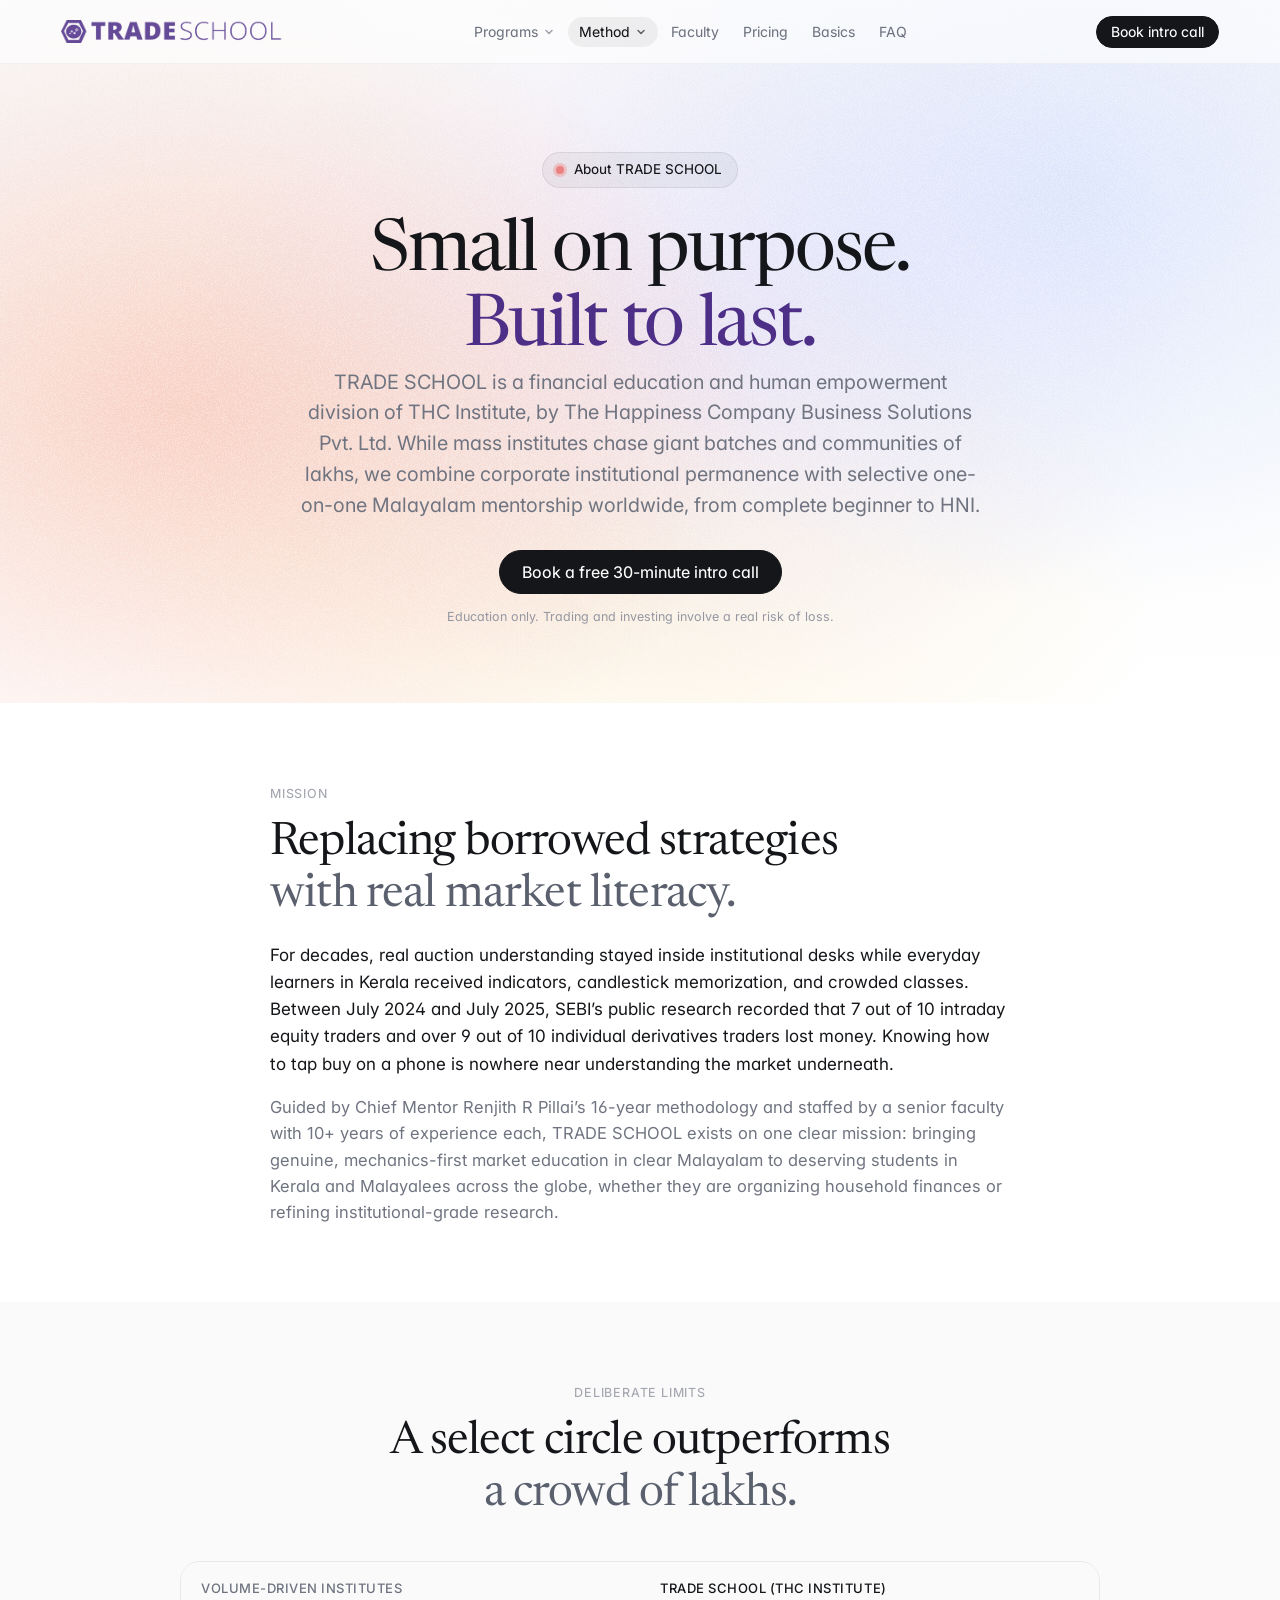
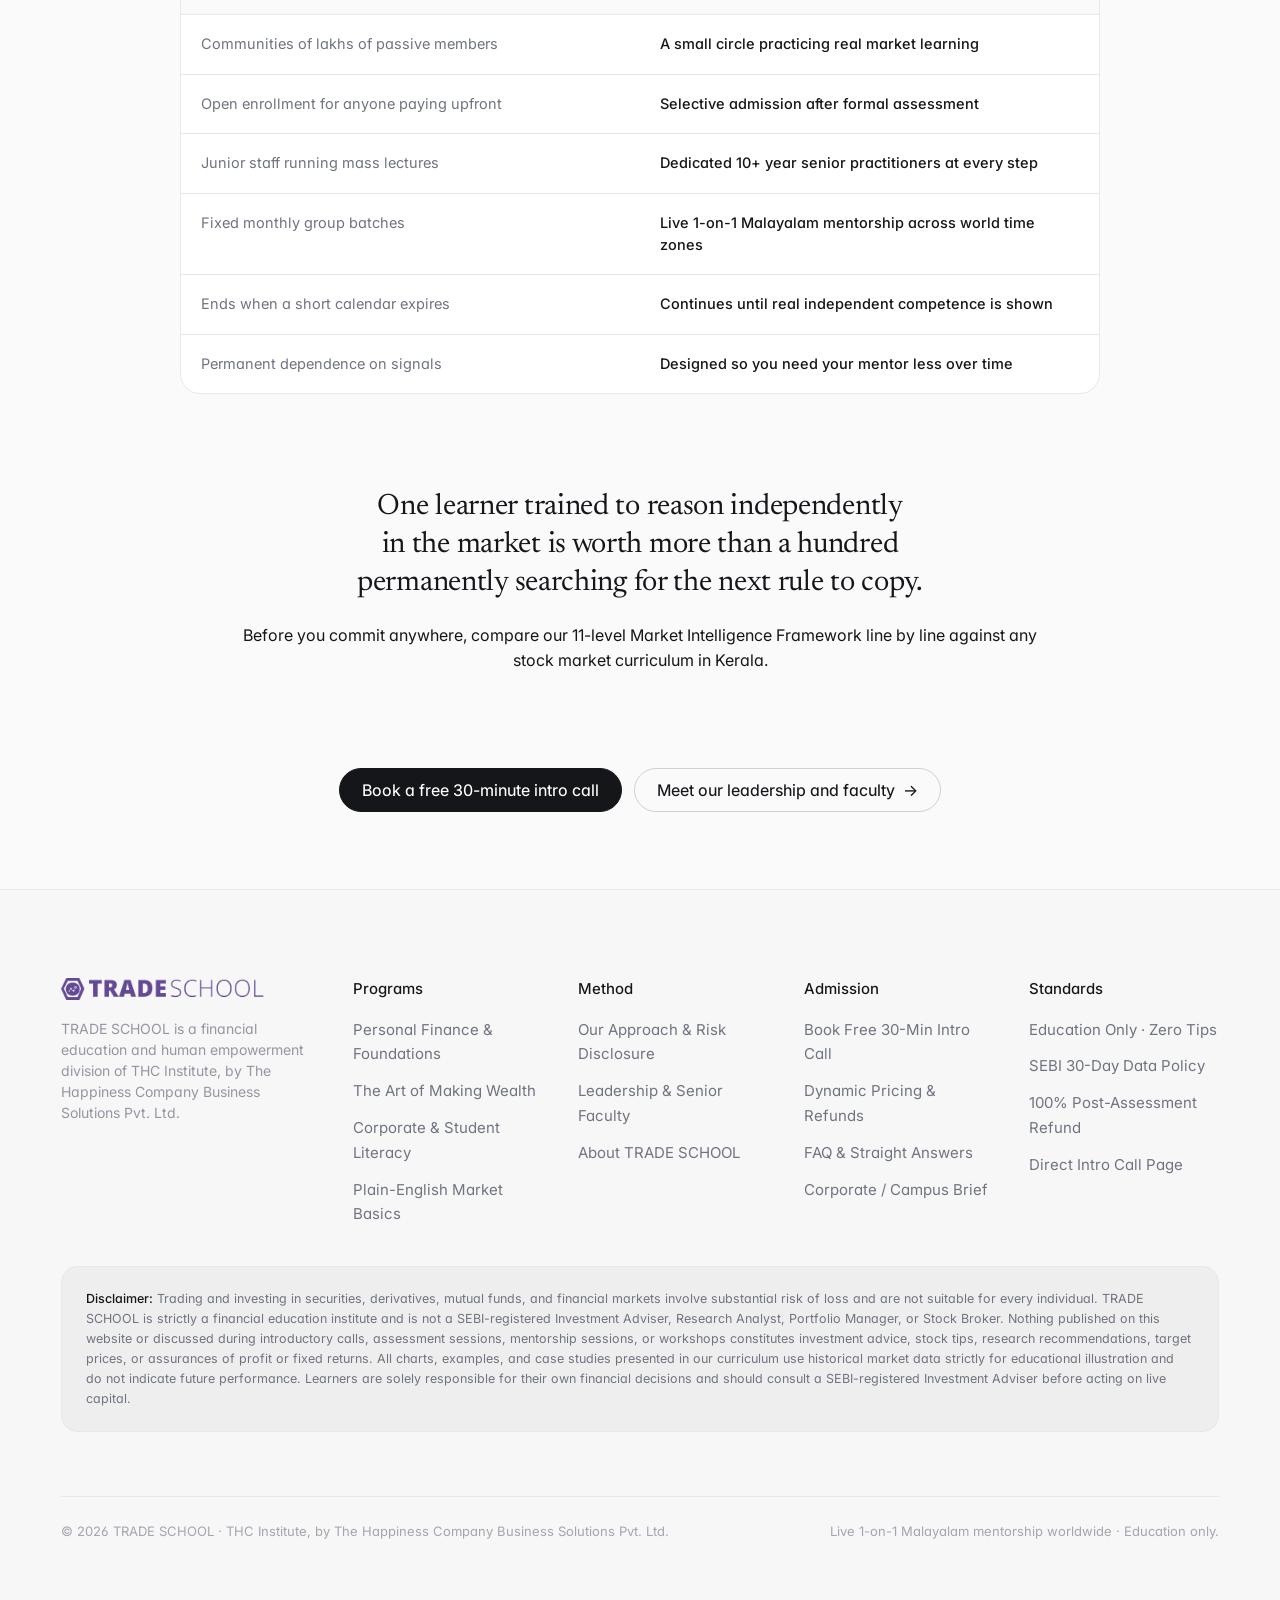
==== commit b6471236: "feat: precision content update across all pages with Assessment Gate section and design lock" ====
--- a/about.html
+++ b/about.html
@@ -81,19 +81,19 @@
             </a>
             <a href="about.html" class="nav-drop-item" role="menuitem">
               <span class="nav-drop-item__title">About TRADE SCHOOL</span>
-              <span class="nav-drop-item__sub">THC Institute &middot; Small on purpose, built for real thinking</span>
+              <span class="nav-drop-item__sub">THC Institute &middot; Small on purpose, built to last</span>
             </a>
           </div>
         </div>
 
-        <a href="mentor.html">Mentor</a>
+        <a href="mentor.html">Faculty</a>
         <a href="pricing.html">Pricing</a>
         <a href="market-basics.html">Basics</a>
         <a href="faq.html">FAQ</a>
       </nav>
 
       <div class="nav-actions">
-        <a href="intro-session.html" class="btn btn--primary btn--sm">Apply for assessment</a>
+        <a href="intro-session.html" class="btn btn--primary btn--sm">Book intro call</a>
         <button id="mobile-menu-btn" class="mobile-menu-btn" aria-label="Open navigation menu" aria-expanded="false" aria-controls="mobile-drawer">
           <svg width="20" height="20" viewBox="0 0 20 20" fill="none" stroke="currentColor" stroke-width="1.6" stroke-linecap="round"><path d="M3 6H17M3 10H17M3 14H17" /></svg>
         </button>
@@ -124,14 +124,14 @@
           <a href="approach-risk.html">Our Approach &amp; Risk Disclosure</a>
           <a href="about.html">About TRADE SCHOOL</a>
         </div>
-        <a href="mentor.html">Mentor</a>
+        <a href="mentor.html">Faculty</a>
         <a href="pricing.html">Pricing</a>
         <a href="market-basics.html">Basics</a>
         <a href="faq.html">FAQ</a>
       </div>
     </div>
     <div class="mobile-drawer__footer">
-      <a href="intro-session.html" class="btn btn--primary">Apply for assessment</a>
+      <a href="intro-session.html" class="btn btn--primary">Book intro call</a>
       <span class="t-caption">TRADE SCHOOL &middot; THC Institute</span>
     </div>
   </nav>
@@ -148,20 +148,20 @@
         <div class="hero-steep__center" style="max-width:780px;padding-top:24px;">
           <span class="announcement-pill" style="cursor:default;">
             <span class="announcement-pill__dot" aria-hidden="true"></span>
-            <span class="eb-full">About TRADE SCHOOL &middot; THC Institute</span>
+            <span class="eb-full">About TRADE SCHOOL</span>
             <span class="eb-short">About TRADE SCHOOL</span>
           </span>
 
           <h1 class="t-hero-sharp" data-word-reveal>
-            Small on purpose. <span class="t-muted-tone">Built for real thinking.</span>
+            Small on purpose. <span class="t-muted-tone">Built to last.</span>
           </h1>
 
           <p class="t-hero-support mt-24" style="max-width:680px;">
-            TRADE SCHOOL is a financial education and human empowerment division of THC Institute, by The Happiness Company Business Solutions Pvt. Ltd. Most institutes chase giant batches and communities of lakhs. We choose the harder road: selective one-on-one Malayalam mentorship worldwide, from complete beginner to HNI, so deserving learners genuinely think for themselves.
+            TRADE SCHOOL is a financial education and human empowerment division of THC Institute, by The Happiness Company Business Solutions Pvt. Ltd. While mass institutes chase giant batches and communities of lakhs, we combine corporate institutional permanence with selective one-on-one Malayalam mentorship worldwide, from complete beginner to HNI.
           </p>
 
           <div class="btn-row">
-            <a href="intro-session.html" class="btn btn--primary">Book my initial assessment</a>
+            <a href="intro-session.html" class="btn btn--primary">Book a free 30-minute intro call</a>
           </div>
           <p class="risk-note">Education only. Trading and investing involve a real risk of loss.</p>
         </div>
@@ -175,12 +175,12 @@
       <div class="wrap">
         <div class="prose-narrow reveal">
           <span class="t-eyebrow">Mission</span>
-          <h2 class="t-chapter--mid mt-12">Real stock market education <span class="t-muted-tone">for Malayalees everywhere.</span></h2>
+          <h2 class="t-chapter--mid mt-12">Replacing borrowed strategies <span class="t-muted-tone">with real market literacy.</span></h2>
           <p class="t-body mt-20" style="font-size:17px;color:var(--color-ink);">
-            For decades, real auction understanding stayed inside institutional desks while everyday learners received indicators, candlestick memorization, and crowded classes. Between July 2024 and July 2025, SEBI&rsquo;s public research recorded that 7 out of 10 intraday equity traders and over 9 out of 10 individual derivatives traders lost money. Knowing how to click buy is nowhere near understanding the market underneath.
+            For decades, real auction understanding stayed inside institutional desks while everyday learners in Kerala received indicators, candlestick memorization, and crowded classes. Between July 2024 and July 2025, SEBI&rsquo;s public research recorded that 7 out of 10 intraday equity traders and over 9 out of 10 individual derivatives traders lost money. Knowing how to tap buy on a phone is nowhere near understanding the market underneath.
           </p>
           <p class="t-body mt-16" style="font-size:16.5px;">
-            Led by Chief Mentor Renjith R Pillai, TRADE SCHOOL exists on one focused mission: bringing genuine, mechanics-first market education in clear Malayalam to deserving students in Kerala and Malayalees across the globe, whether they are learning household budgeting or sharpening institutional-grade research.
+            Guided by Chief Mentor Renjith R Pillai&rsquo;s 16-year methodology and staffed by a senior faculty with 10+ years of experience each, TRADE SCHOOL exists on one clear mission: bringing genuine, mechanics-first market education in clear Malayalam to deserving students in Kerala and Malayalees across the globe, whether they are organizing household finances or refining institutional-grade research.
           </p>
         </div>
       </div>
@@ -201,7 +201,7 @@
             <thead>
               <tr>
                 <th style="width:50%;">Volume-driven institutes</th>
-                <th style="width:50%;color:var(--color-ink);">TRADE SCHOOL</th>
+                <th style="width:50%;color:var(--color-ink);">TRADE SCHOOL (THC Institute)</th>
               </tr>
             </thead>
             <tbody>
@@ -211,7 +211,11 @@
               </tr>
               <tr>
                 <td style="font-weight:400;color:var(--color-slate);">Open enrollment for anyone paying upfront</td>
-                <td style="color:var(--color-ink);font-weight:500;">Admission only after initial assessment</td>
+                <td style="color:var(--color-ink);font-weight:500;">Selective admission after formal assessment</td>
+              </tr>
+              <tr>
+                <td style="font-weight:400;color:var(--color-slate);">Junior staff running mass lectures</td>
+                <td style="color:var(--color-ink);font-weight:500;">Dedicated 10+ year senior practitioners at every step</td>
               </tr>
               <tr>
                 <td style="font-weight:400;color:var(--color-slate);">Fixed monthly group batches</td>
@@ -231,14 +235,17 @@
 
         <div class="editorial-quote-card mt-40 reveal" style="max-width:920px;margin-left:auto;margin-right:auto;text-align:center;">
           <p class="t-quote">
-            One student trained to reason independently in the market is worth more than a hundred permanently searching for the next signal.
+            One learner trained to reason independently in the market is worth more than a hundred permanently searching for the next rule to copy.
+          </p>
+          <p class="t-body mt-20" style="color:var(--color-ink);">
+            Before you commit anywhere, compare our 11-level Market Intelligence Framework line by line against any stock market curriculum in Kerala.
           </p>
         </div>
 
         <div class="centered-lead mt-40 reveal">
           <div class="btn-row">
-            <a href="intro-session.html" class="btn btn--primary">Book my initial assessment</a>
-            <a href="mentor.html" class="btn btn--ghost">Meet Renjith R Pillai <span class="arrow" aria-hidden="true">&rarr;</span></a>
+            <a href="intro-session.html" class="btn btn--primary">Book a free 30-minute intro call</a>
+            <a href="mentor.html" class="btn btn--ghost">Meet our leadership and faculty <span class="arrow" aria-hidden="true">&rarr;</span></a>
           </div>
         </div>
       </div>
@@ -268,14 +275,14 @@
           <h3 class="footer-col__title">Method</h3>
           <ul class="footer-col__list">
             <li><a href="approach-risk.html">Our Approach &amp; Risk Disclosure</a></li>
-            <li><a href="mentor.html">Chief Mentor Renjith R Pillai</a></li>
+            <li><a href="mentor.html">Leadership &amp; Senior Faculty</a></li>
             <li><a href="about.html">About TRADE SCHOOL</a></li>
           </ul>
         </div>
         <div>
           <h3 class="footer-col__title">Admission</h3>
           <ul class="footer-col__list">
-            <li><a href="intro-session.html">Book Initial Assessment</a></li>
+            <li><a href="intro-session.html">Book Free 30-Min Intro Call</a></li>
             <li><a href="pricing.html">Dynamic Pricing &amp; Refunds</a></li>
             <li><a href="faq.html">FAQ &amp; Straight Answers</a></li>
             <li><a href="corporate-campus.html#workshop-brief">Corporate / Campus Brief</a></li>
@@ -287,13 +294,13 @@
             <li><a href="approach-risk.html#disclosure">Education Only &middot; Zero Tips</a></li>
             <li><a href="approach-risk.html#standards">SEBI 30-Day Data Policy</a></li>
             <li><a href="pricing.html#refund-policy">100% Post-Assessment Refund</a></li>
-            <li><a href="start.html">Direct Assessment Page</a></li>
+            <li><a href="start.html">Direct Intro Call Page</a></li>
           </ul>
         </div>
       </div>
 
       <div class="footer-disclaimer" role="note" aria-label="Disclaimer">
-        <strong>Disclaimer:</strong> Trading and investing in securities, derivatives, mutual funds, and financial markets involve substantial risk of loss and are not suitable for every individual. TRADE SCHOOL is strictly a financial education institute and is not a SEBI-registered Investment Adviser, Research Analyst, Portfolio Manager, or Stock Broker. Nothing published on this website or discussed during initial assessments, mentorship sessions, or workshops constitutes investment advice, stock tips, research recommendations, target prices, or assurances of profit or fixed returns. All charts, examples, and case studies presented in our curriculum use historical market data strictly for educational illustration and do not indicate future performance. Learners are solely responsible for their own financial decisions and should consult a SEBI-registered Investment Adviser before acting on live capital.
+        <strong>Disclaimer:</strong> Trading and investing in securities, derivatives, mutual funds, and financial markets involve substantial risk of loss and are not suitable for every individual. TRADE SCHOOL is strictly a financial education institute and is not a SEBI-registered Investment Adviser, Research Analyst, Portfolio Manager, or Stock Broker. Nothing published on this website or discussed during introductory calls, assessment sessions, mentorship sessions, or workshops constitutes investment advice, stock tips, research recommendations, target prices, or assurances of profit or fixed returns. All charts, examples, and case studies presented in our curriculum use historical market data strictly for educational illustration and do not indicate future performance. Learners are solely responsible for their own financial decisions and should consult a SEBI-registered Investment Adviser before acting on live capital.
       </div>
 
       <div class="footer-meta">
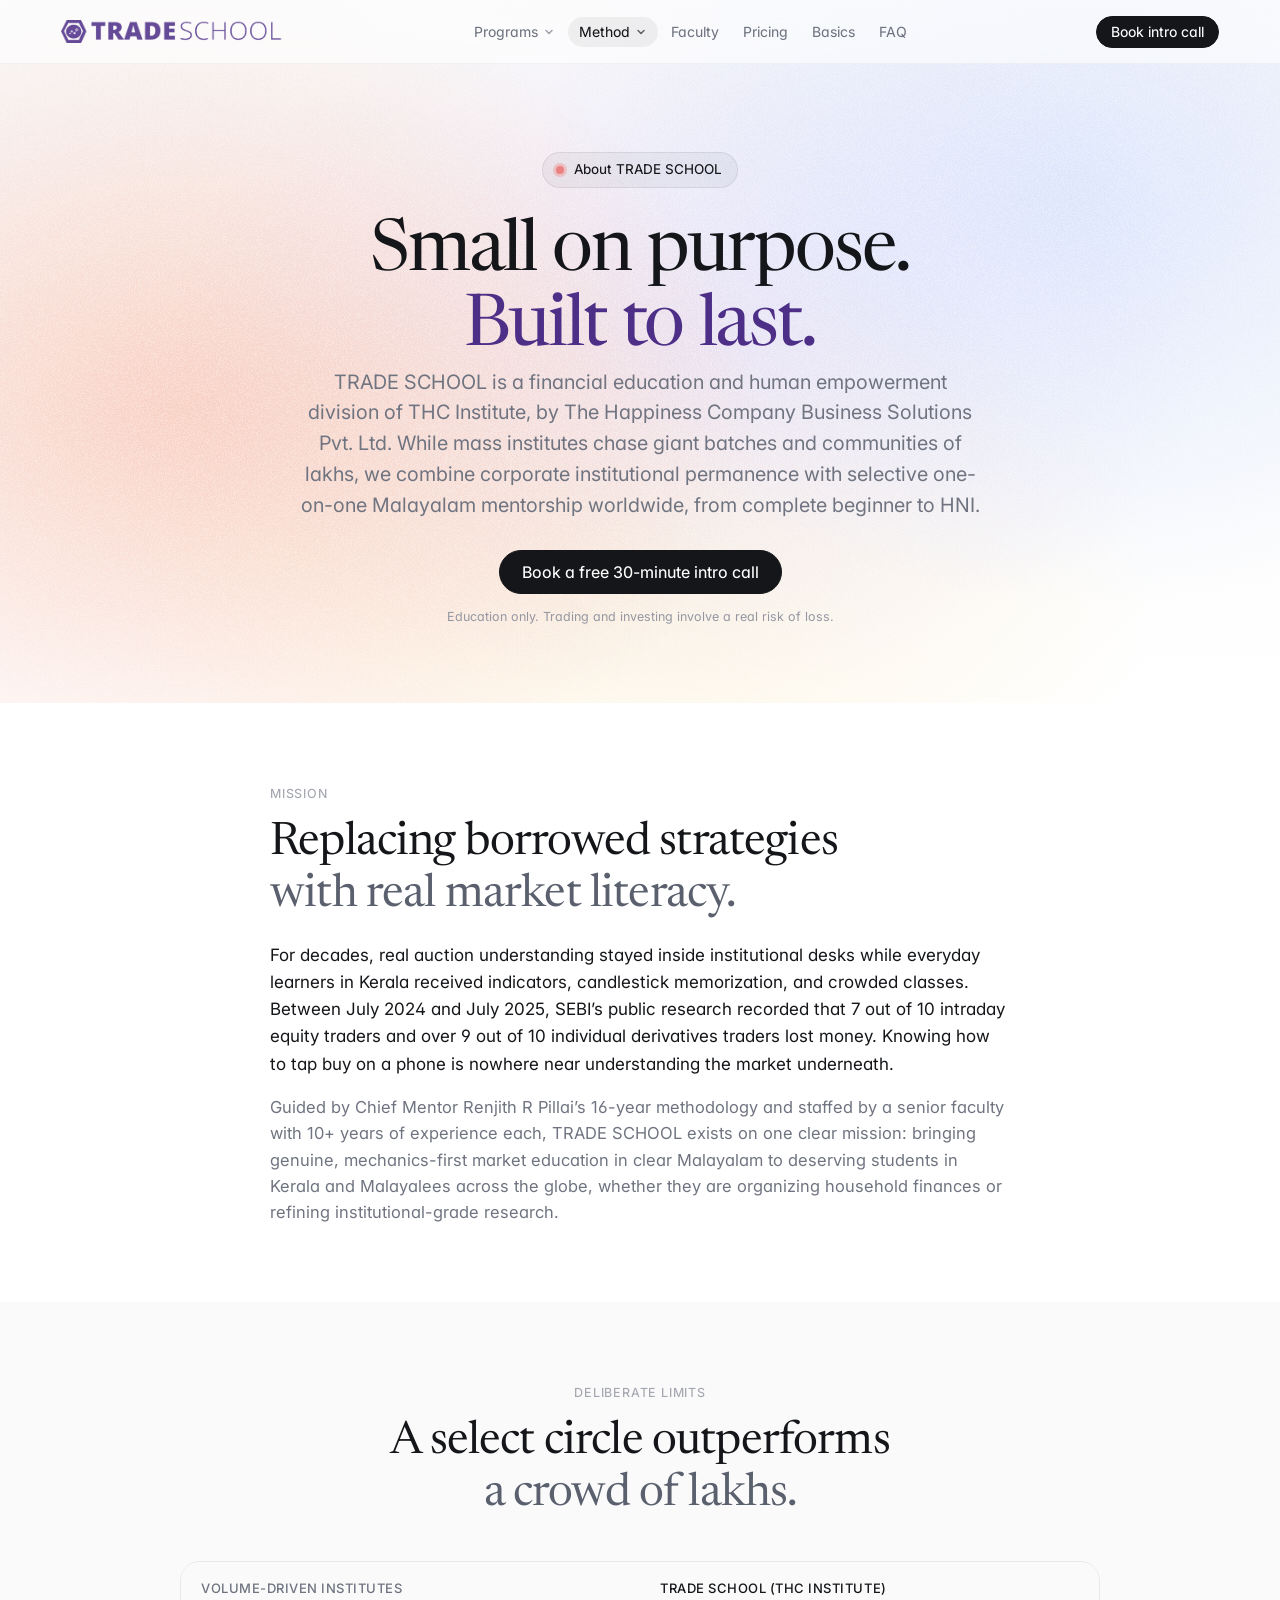
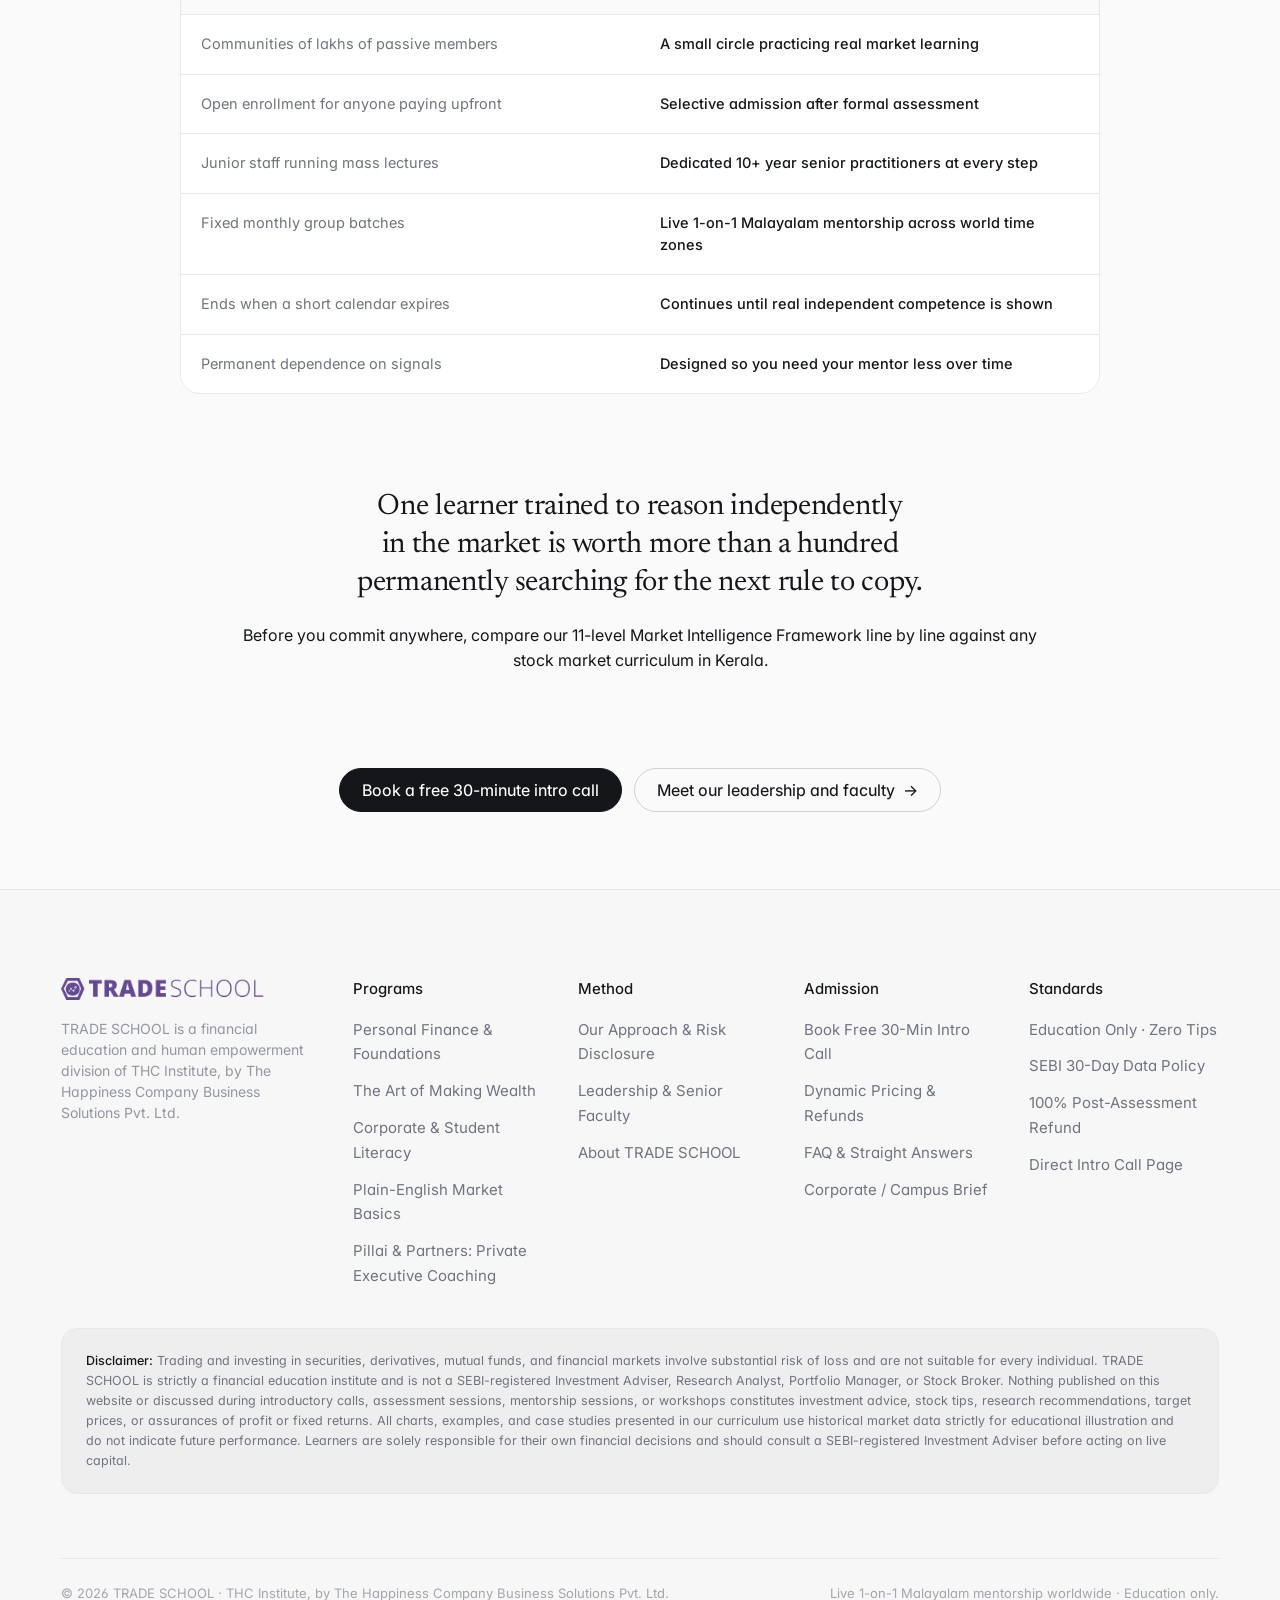
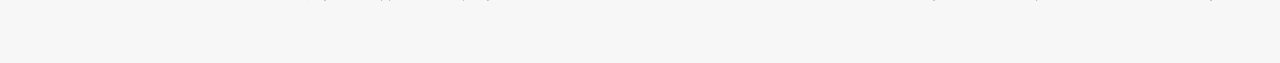
==== commit e43a1e2a: "feat: add premium-hni standalone executive page and update global footer links" ====
--- a/about.html
+++ b/about.html
@@ -269,6 +269,7 @@
             <li><a href="art-of-making-wealth.html">The Art of Making Wealth</a></li>
             <li><a href="corporate-campus.html">Corporate &amp; Student Literacy</a></li>
             <li><a href="market-basics.html">Plain-English Market Basics</a></li>
+            <li><a href="premium-hni.html">Pillai &amp; Partners: Private Executive Coaching</a></li>
           </ul>
         </div>
         <div>
--- a/css/styles.css
+++ b/css/styles.css
@@ -5775,6 +5775,73 @@
   border-radius: clamp(14px, 1.8vw, 18px);
 }
 
+/* Responsive zcal Split: Mobile/Smaller Screens keep inline widget; Desktop (>= 1024px) uses 901x1113 iframe */
+.zcal-embed--mobile {
+  display: block;
+  width: 100%;
+}
+
+.zcal-inline-widget > div {
+  width: 100%;
+  min-width: min(100%, 320px) !important;
+}
+
+.zcal-inline-widget iframe {
+  width: 100% !important;
+  max-width: 100%;
+  display: block;
+}
+
+@media (max-width: 640px) {
+  .form-shell--booking {
+    padding-left: 0;
+    padding-right: 0;
+  }
+
+  .form-shell--booking > :not(.zcal-embed-wrap) {
+    padding-left: clamp(16px, 4.5vw, 24px);
+    padding-right: clamp(16px, 4.5vw, 24px);
+  }
+
+  .form-shell--booking .zcal-embed-wrap {
+    padding: 0;
+    border-left: 0;
+    border-right: 0;
+    border-radius: 0;
+    overflow: visible;
+  }
+}
+
+@media (max-width: 400px) {
+  .form-shell--booking {
+    margin-left: calc(var(--gutter) * -1);
+    margin-right: calc(var(--gutter) * -1);
+    border-left: 0;
+    border-right: 0;
+    border-radius: 0;
+  }
+}
+
+@media (min-width: 1024px) {
+  .form-shell--booking {
+    max-width: 1060px;
+    padding-left: clamp(20px, 2.6vw, 44px);
+    padding-right: clamp(20px, 2.6vw, 44px);
+  }
+
+  .zcal-embed--desktop {
+    display: flex;
+    justify-content: center;
+    align-items: flex-start;
+    width: 100%;
+  }
+
+  .zcal-embed--desktop iframe {
+    display: block;
+    max-width: 100%;
+  }
+}
+
 /* 6. Single Clean Navigation Breakpoint (980px) */
 @media (max-width: 980px) {
   .desktop-nav { display: none; }
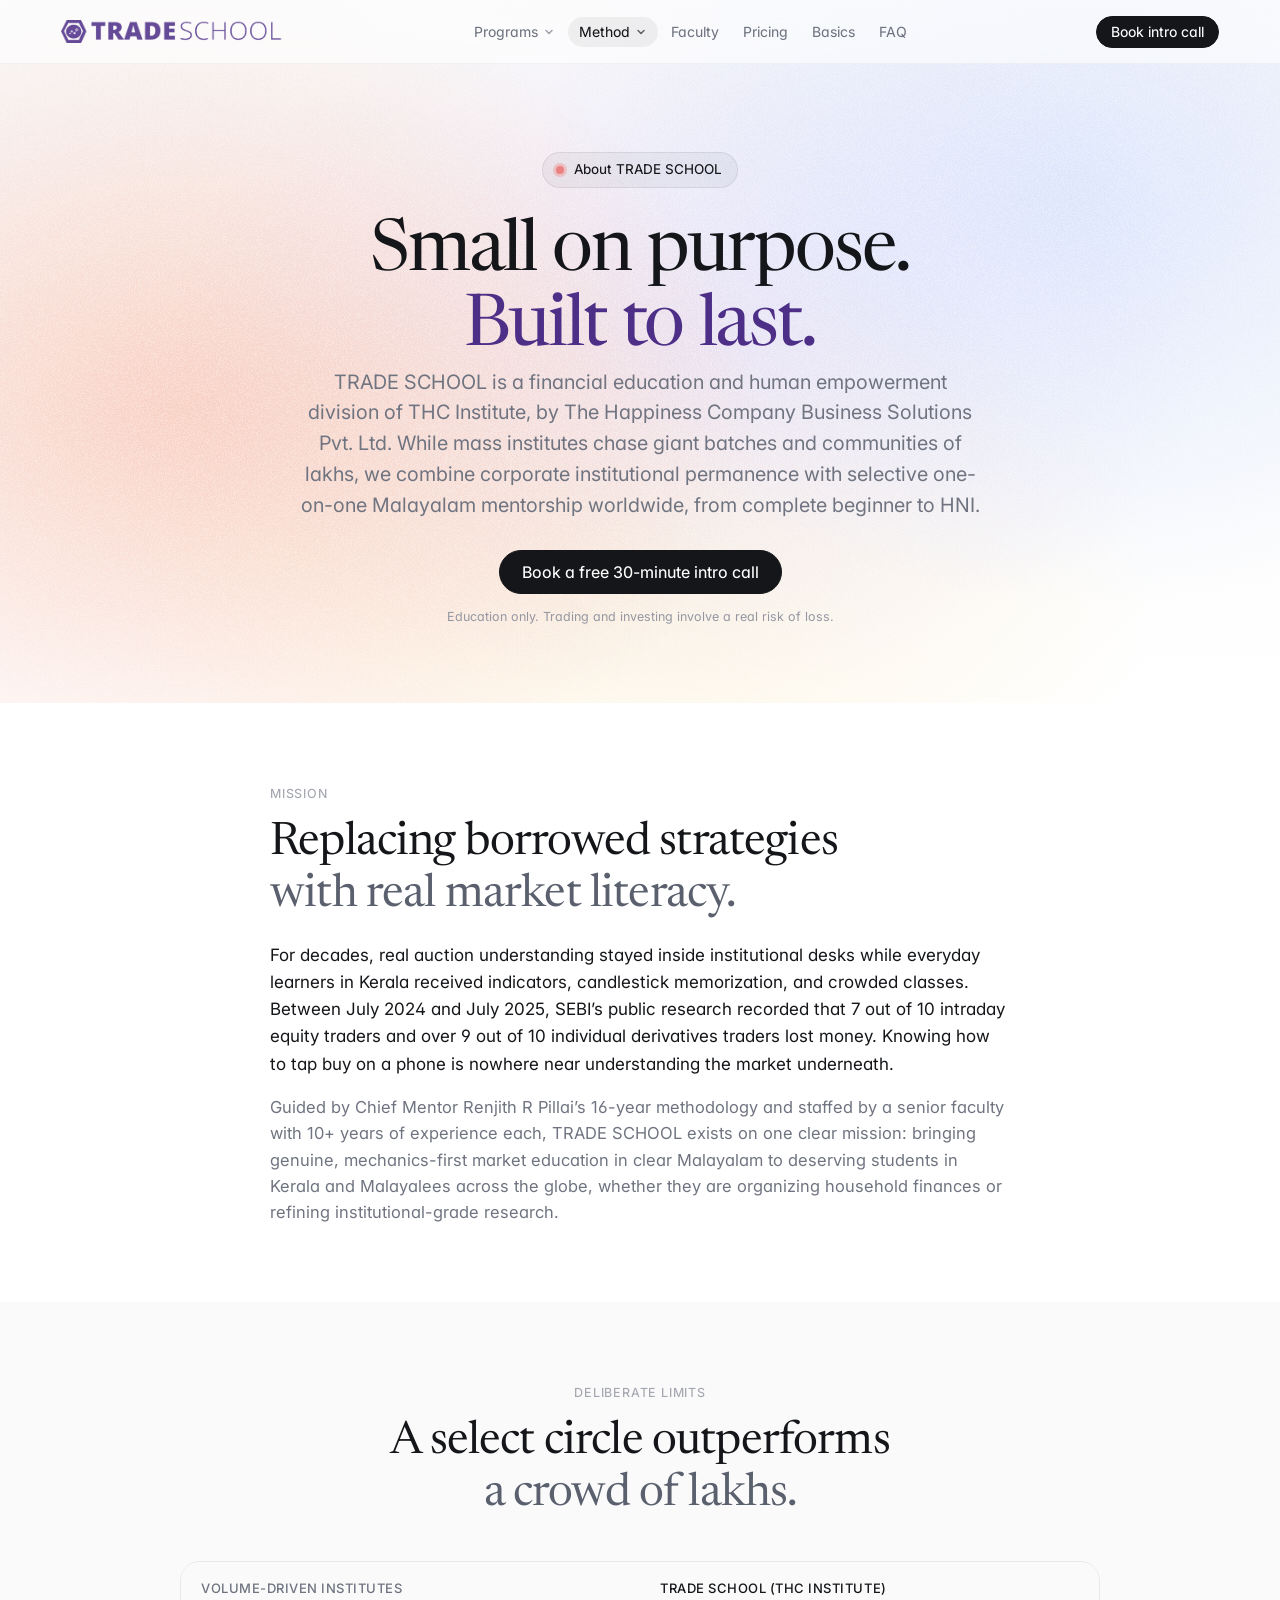
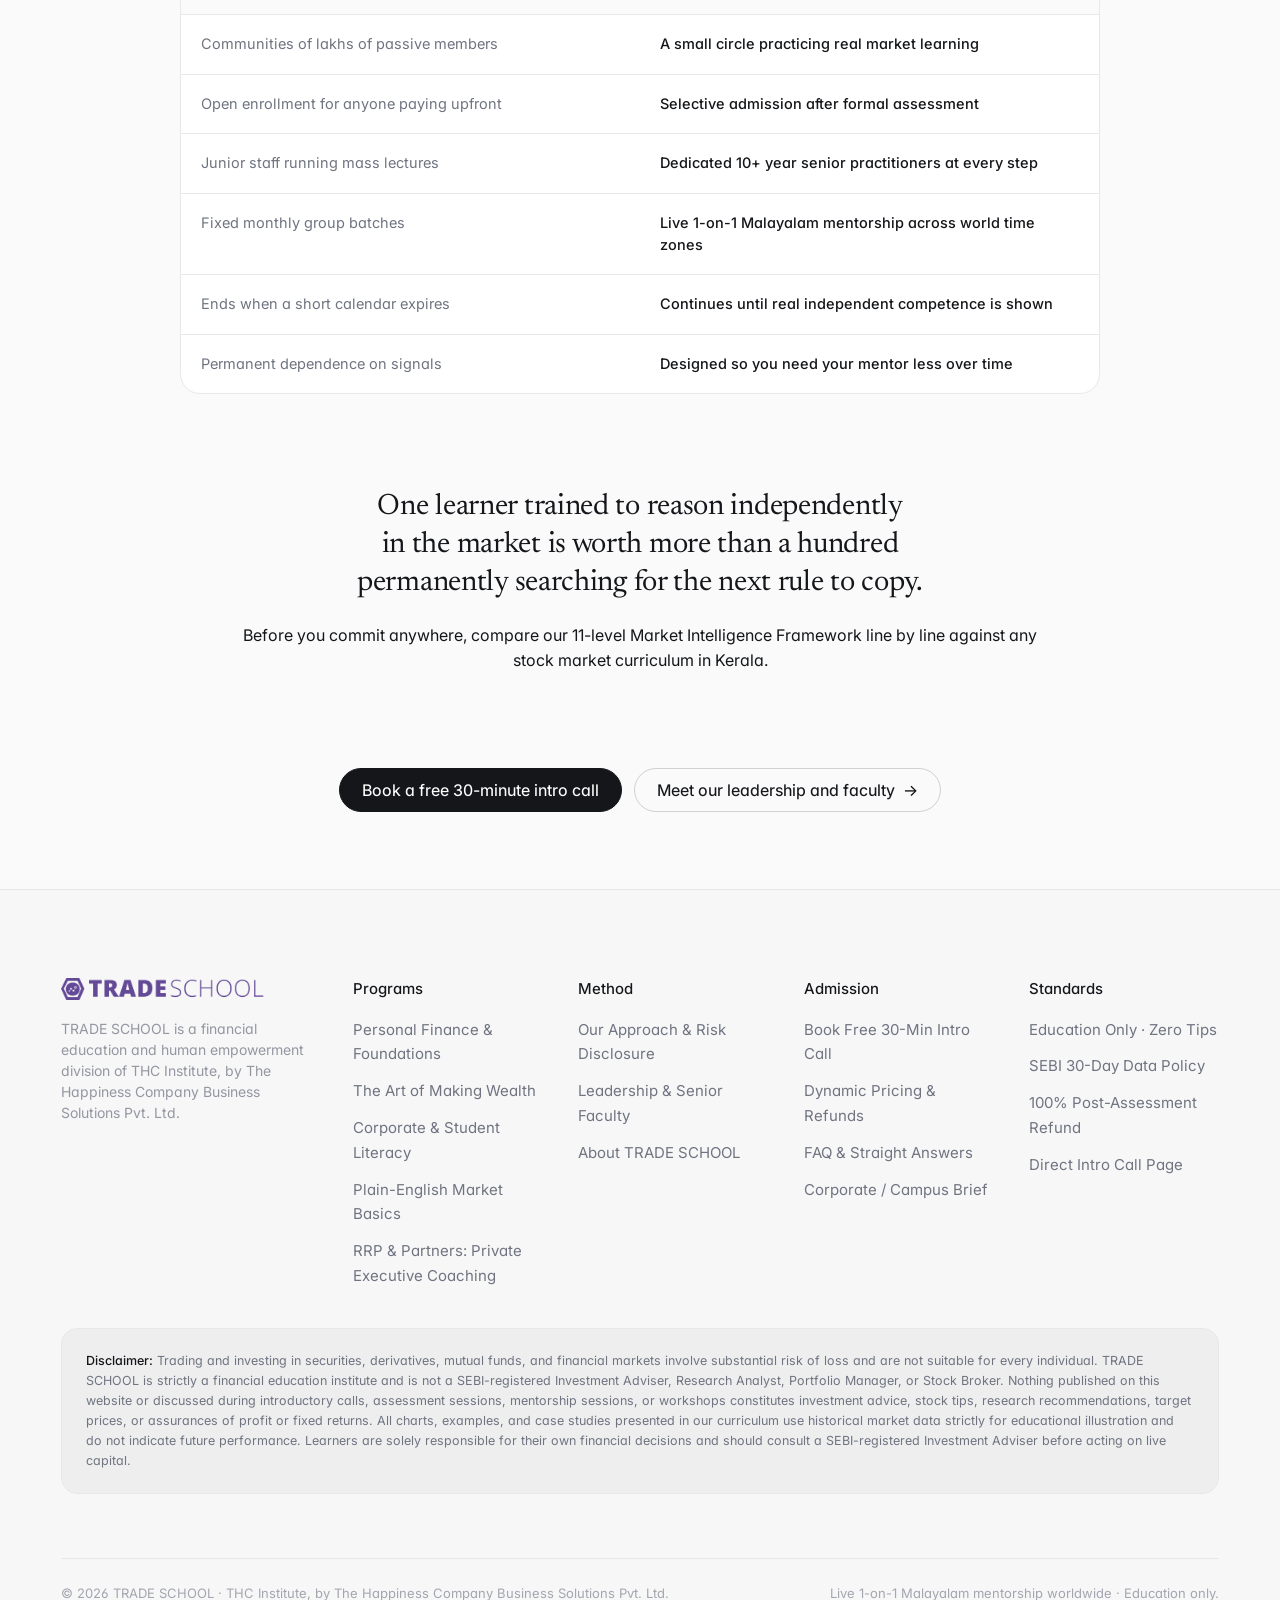
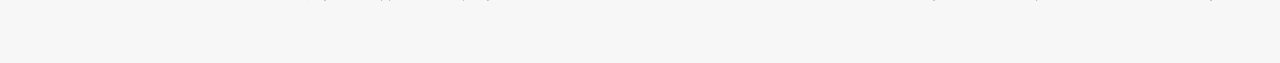
==== commit 81d056a9: "feat: rebrand to RRP & Partners, redesign airy hero audit illustration and tabs, update CTA button" ====
--- a/about.html
+++ b/about.html
@@ -269,7 +269,7 @@
             <li><a href="art-of-making-wealth.html">The Art of Making Wealth</a></li>
             <li><a href="corporate-campus.html">Corporate &amp; Student Literacy</a></li>
             <li><a href="market-basics.html">Plain-English Market Basics</a></li>
-            <li><a href="premium-hni.html">Pillai &amp; Partners: Private Executive Coaching</a></li>
+            <li><a href="premium-hni.html">RRP &amp; Partners: Private Executive Coaching</a></li>
           </ul>
         </div>
         <div>
